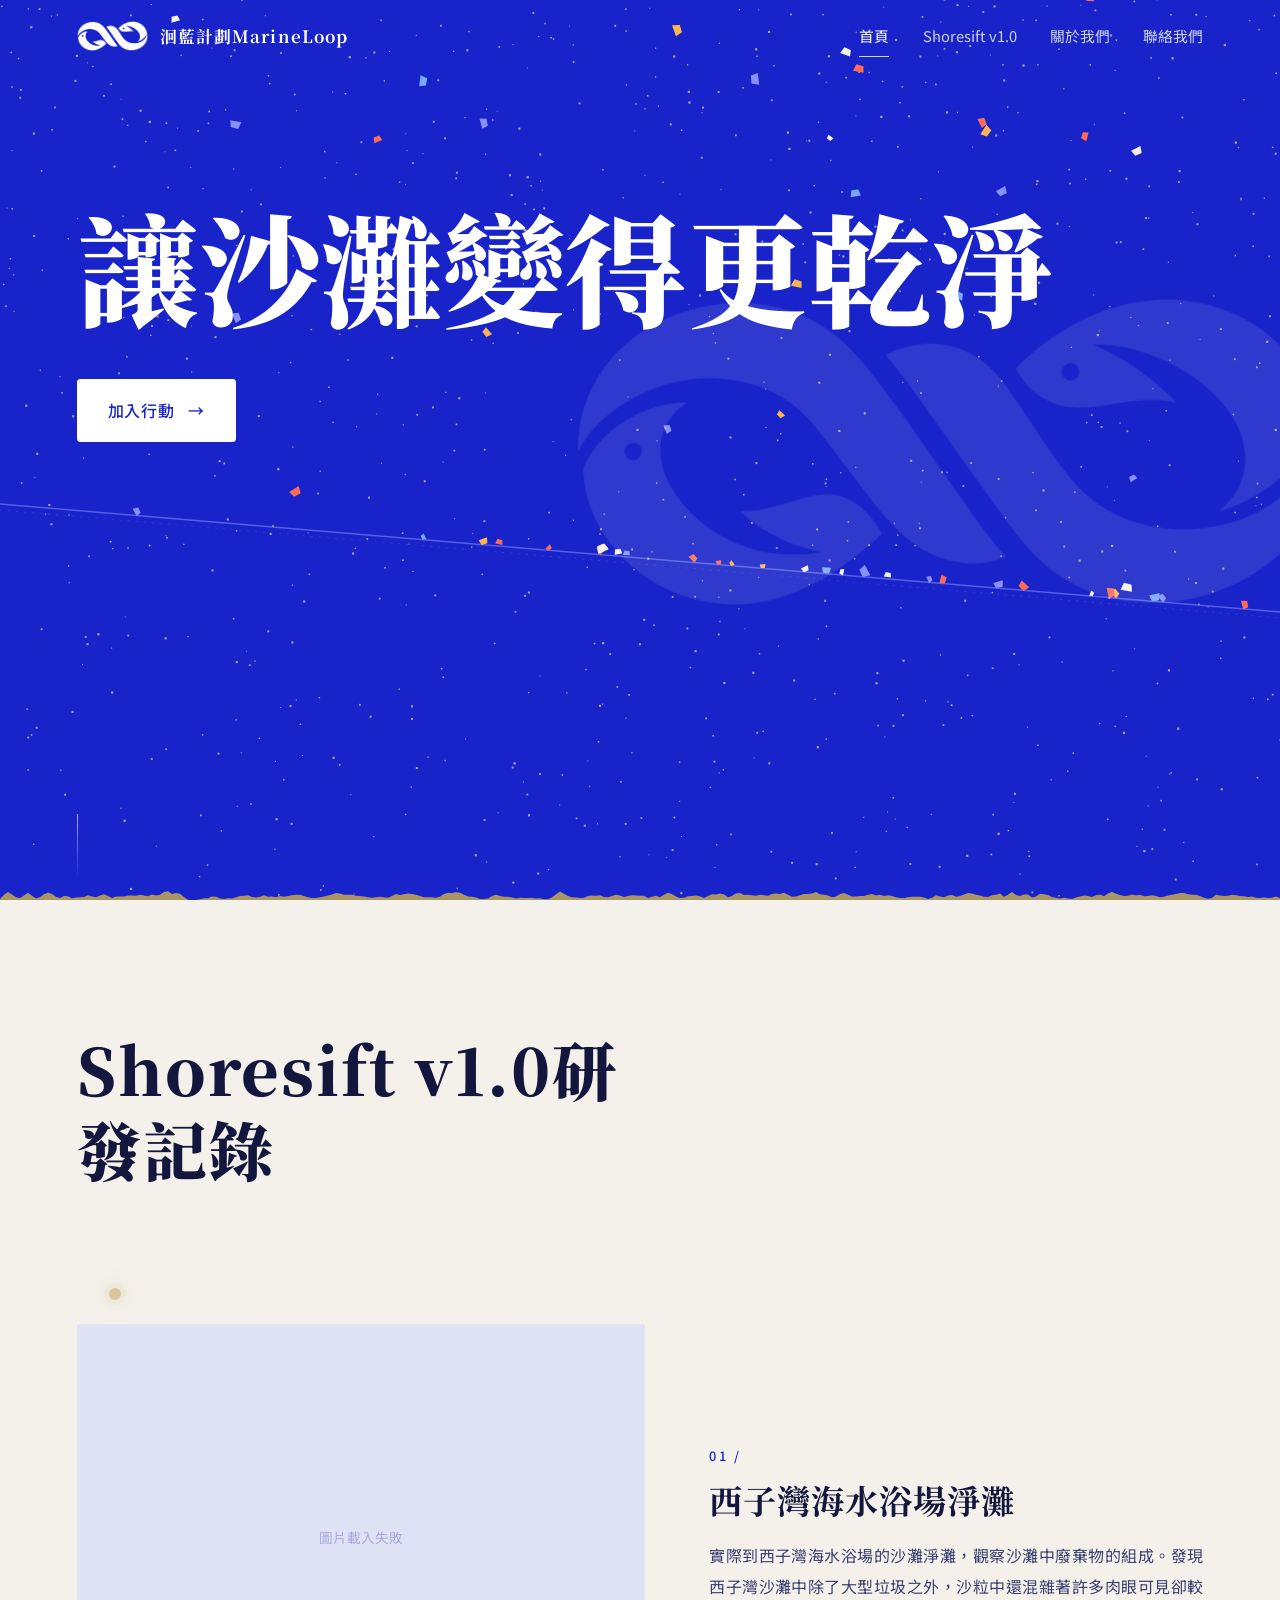
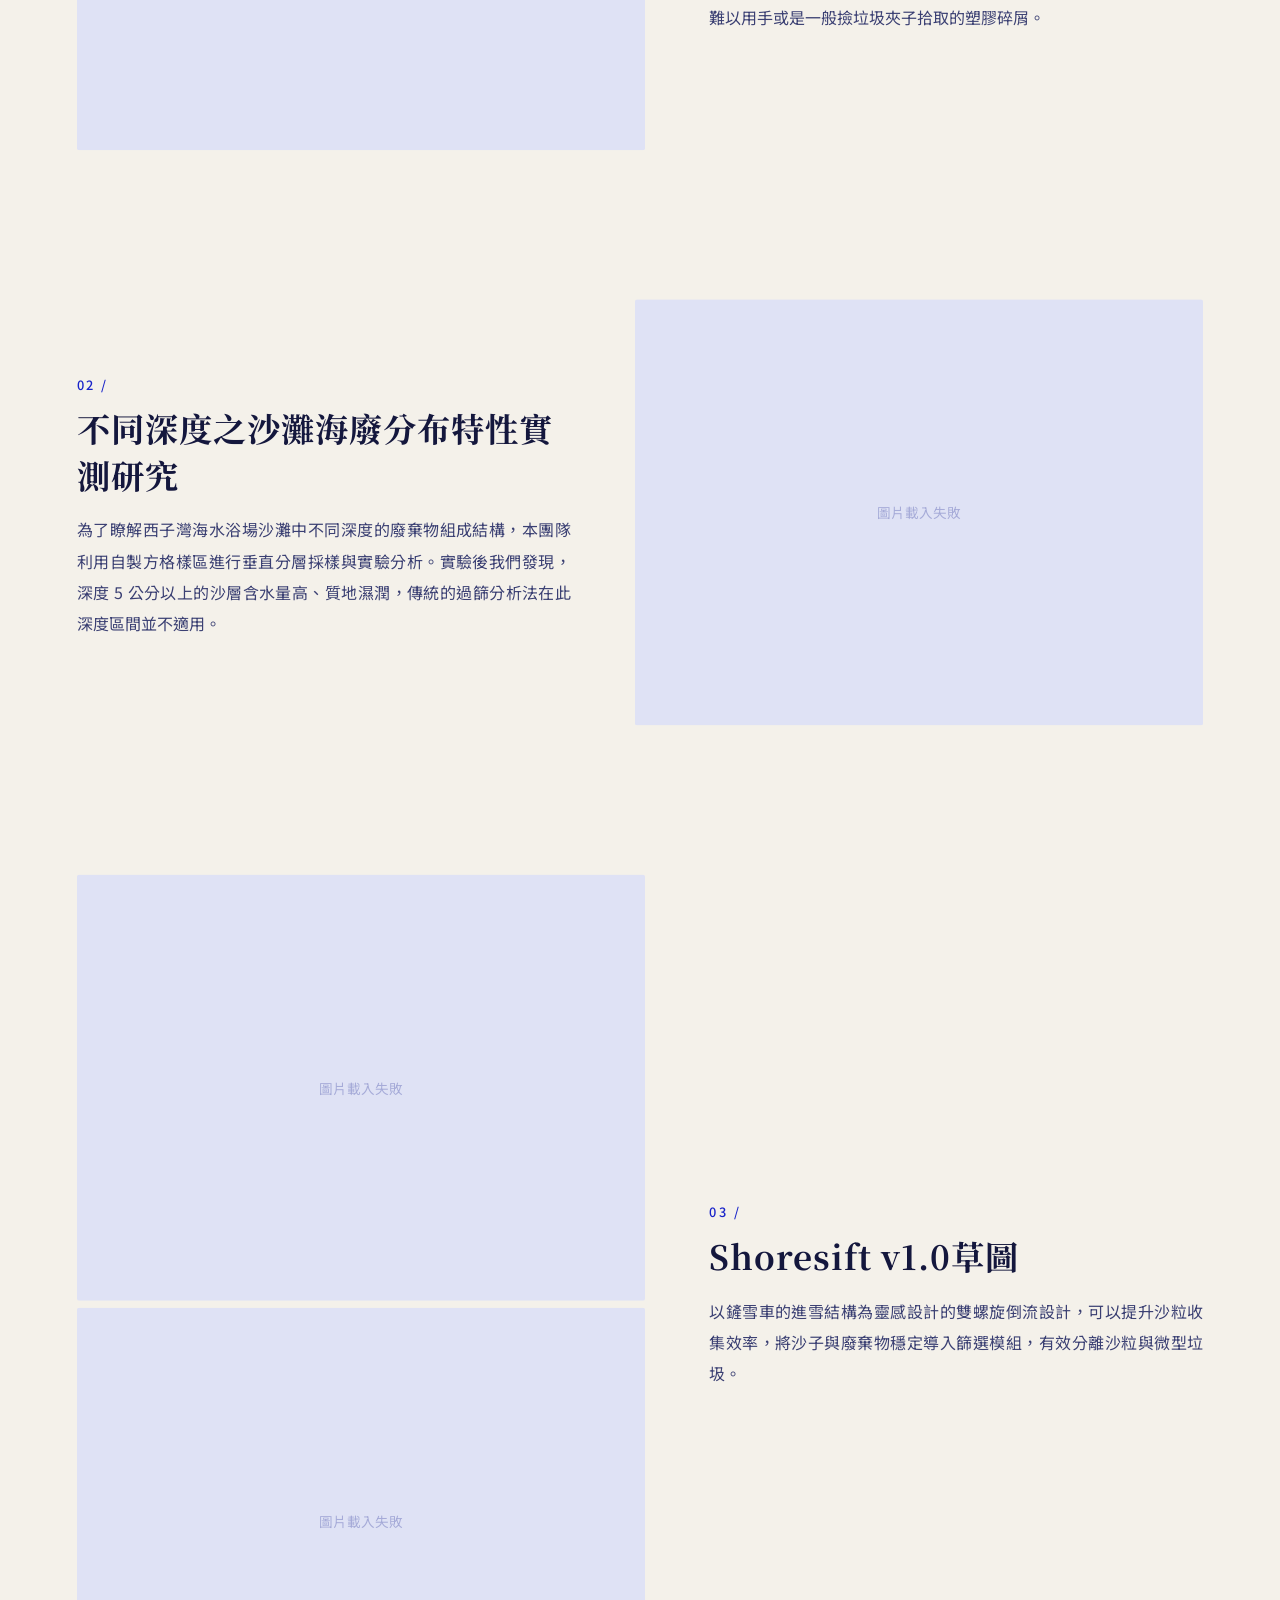
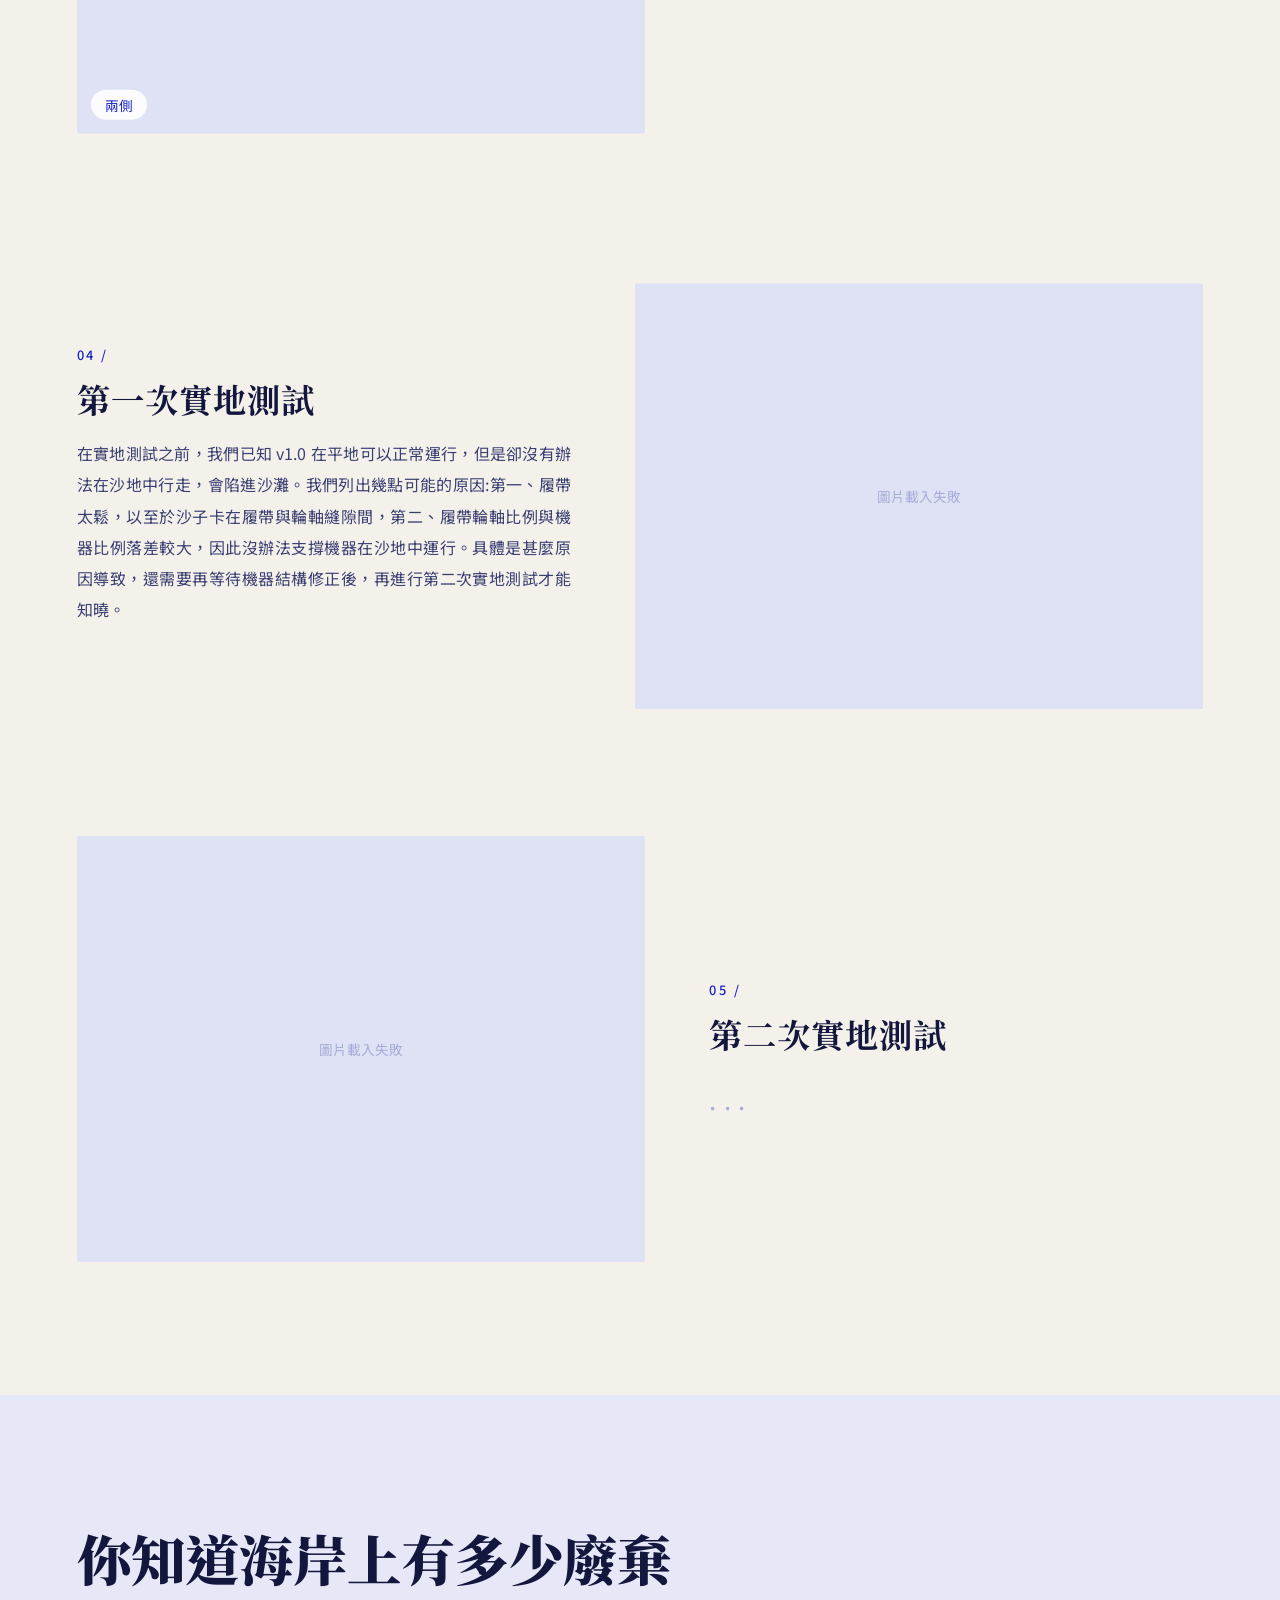
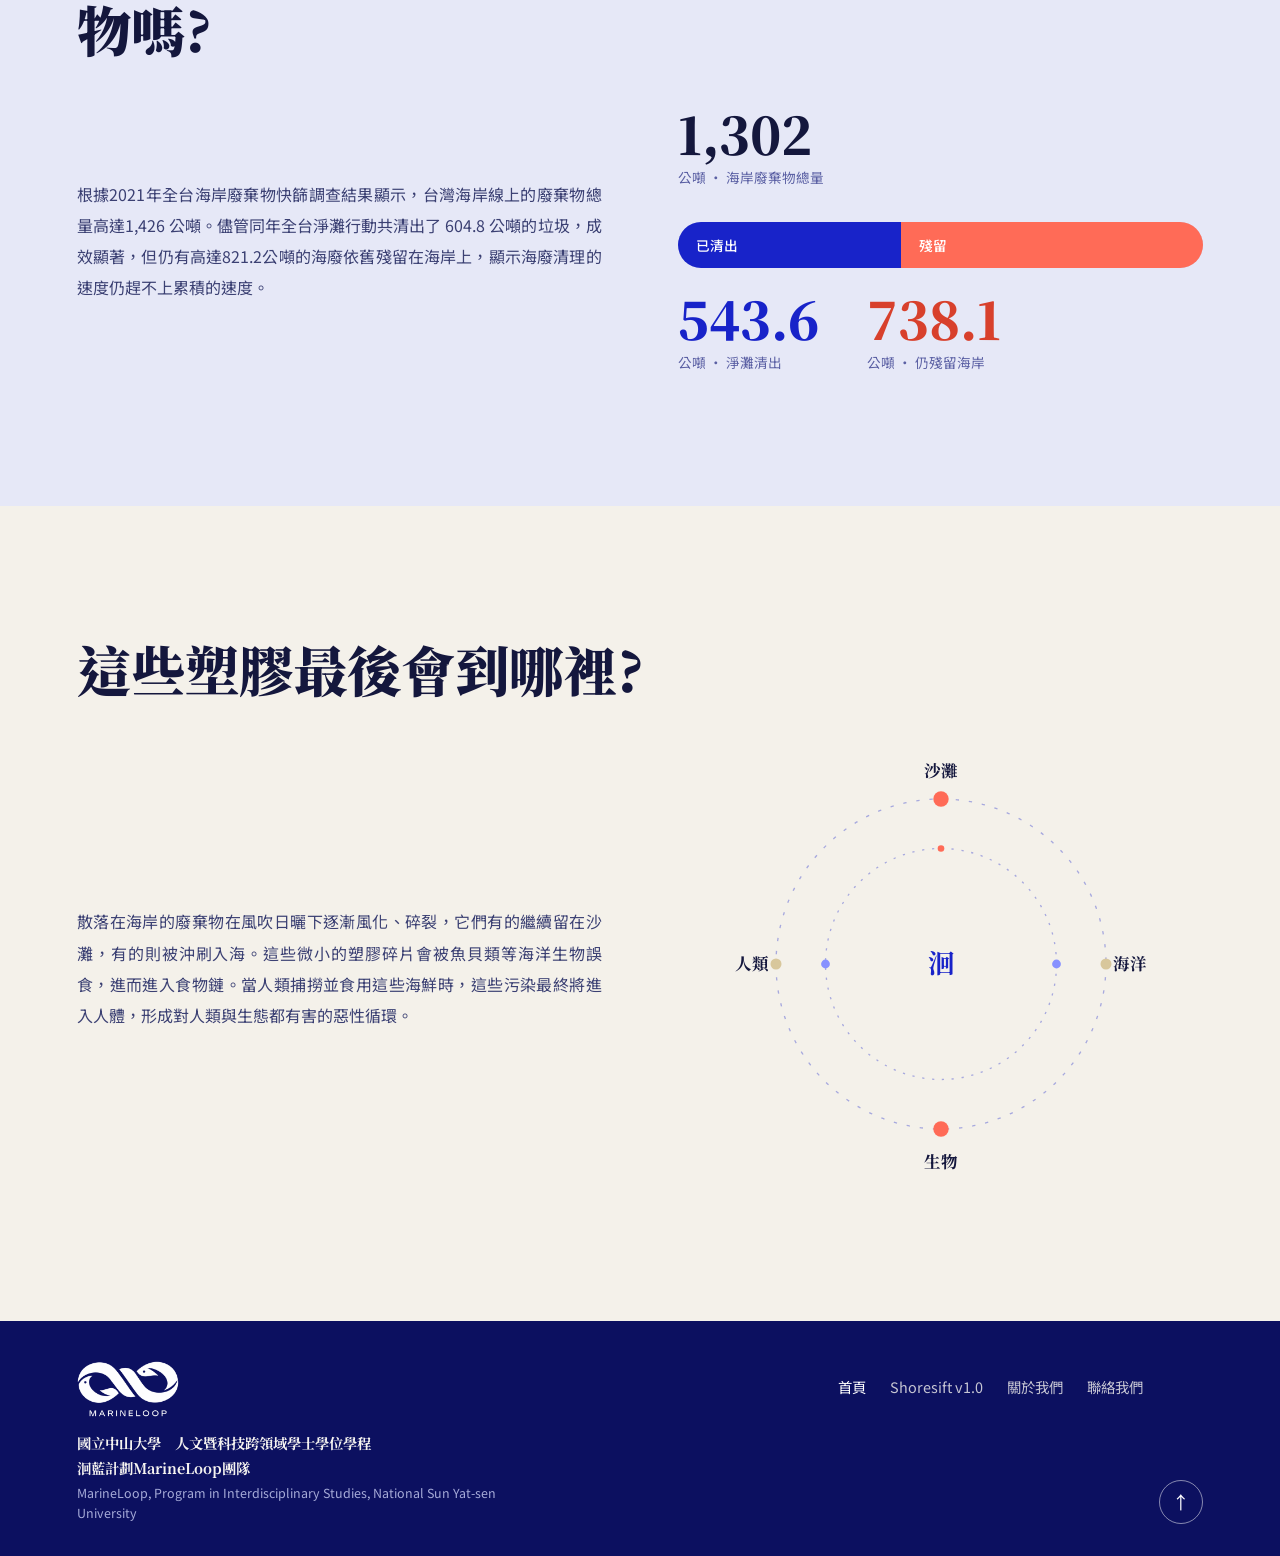
==== index.html @ baf5184e "main" ====
<!DOCTYPE html>
<html lang="zh-Hant">
<head>
<meta charset="UTF-8">
<meta name="viewport" content="width=device-width, initial-scale=1, viewport-fit=cover">
<meta name="theme-color" content="#1823c9">
<title>洄藍計劃MarineLoop</title>
<meta name="description" content="Shoresift v1.0研發記錄">
<link rel="preconnect" href="https://fonts.googleapis.com">
<link rel="preconnect" href="https://fonts.gstatic.com" crossorigin>
<link href="https://fonts.googleapis.com/css2?family=Noto+Sans+TC:wght@300;400;500&family=Noto+Serif+TC:wght@500;700;900&display=swap" rel="stylesheet">
<style>
:root{
  --abyss:#050619; --tide:#0a0d3d; --deep:#141a66; --glass:#cfd4ff; --sand:#d8c79c; --foam:#f5f3f0; --plastic:#ff6b57;
  --ink:#f5f3f0; --muted:#a6abd8;
  --serif:"Noto Serif TC","Songti TC","PMingLiU",serif;
  --sans:"Noto Sans TC","PingFang TC","Microsoft JhengHei",system-ui,sans-serif;
  --ease:cubic-bezier(.2,.7,.1,1);
  --pad:clamp(20px,6vw,96px);
  --sat:env(safe-area-inset-top,0px); --sab:env(safe-area-inset-bottom,0px);
}
*{box-sizing:border-box;margin:0;padding:0;-webkit-tap-highlight-color:transparent}
html{scroll-padding-top:70px;-webkit-text-size-adjust:100%}
body{background:var(--abyss);color:var(--ink);font-family:var(--sans);font-weight:300;line-height:1.95;-webkit-font-smoothing:antialiased;overflow-x:hidden;font-size:16px}
body.lock{overflow:hidden}
img{display:block;max-width:100%}
a{color:inherit;text-decoration:none}
button{font:inherit;color:inherit;background:none;border:0;cursor:pointer}
:focus-visible{outline:2px solid var(--glass);outline-offset:3px}

#progress{position:fixed;top:0;left:0;height:3px;width:100%;transform-origin:left;transform:scaleX(0);background:linear-gradient(90deg,var(--glass),var(--sand));z-index:120}

/* ---------- nav ---------- */
#nav{position:fixed;inset:0 0 auto 0;z-index:110;display:flex;justify-content:space-between;align-items:center;padding:calc(12px + var(--sat)) max(var(--pad),env(safe-area-inset-right)) 12px max(var(--pad),env(safe-area-inset-left));transition:background .5s,backdrop-filter .5s,padding .5s}
#nav.solid,body.menu #nav{background:rgba(5,6,25,.78);backdrop-filter:blur(14px);-webkit-backdrop-filter:blur(14px)}
.brand{font-family:var(--serif);font-weight:700;font-size:1.05rem;letter-spacing:.06em;display:flex;align-items:center;gap:12px;min-height:44px;position:relative;z-index:2}
.logo{height:30px;flex:none;display:flex;align-items:center}
.logo img{height:100%;width:auto;object-fit:contain;filter:drop-shadow(0 0 12px rgba(135,145,255,.45))}
.logo.fallback{background:none;box-shadow:none;border:2px solid var(--glass);position:relative}
.logo.fallback::after{content:"";position:absolute;inset:5px;border-radius:50%;background:var(--sand)}
.brand:hover .logo img{animation:swim 1s var(--ease)}
@keyframes swim{0%{transform:translateX(0)}30%{transform:translateX(5px) skewX(-8deg)}60%{transform:translateX(-3px) skewX(5deg)}100%{transform:none}}
.links{display:flex;gap:clamp(14px,2.6vw,36px);font-size:.92rem}
.links a{position:relative;padding:10px 0;opacity:.8;transition:opacity .3s}
.links a::after{content:"";position:absolute;left:0;bottom:4px;height:1px;width:100%;background:var(--glass);transform:scaleX(0);transform-origin:right;transition:transform .5s var(--ease)}
.links a:hover,.links a.on{opacity:1}
.links a:hover::after,.links a.on::after{transform:scaleX(1);transform-origin:left}
.burger{display:none;width:48px;height:48px;position:relative;z-index:2;margin-right:-10px}
.burger i{position:absolute;left:12px;right:12px;height:2px;background:var(--ink);border-radius:2px;transition:transform .5s var(--ease),top .5s var(--ease),opacity .3s}
.burger i:nth-child(1){top:18px}.burger i:nth-child(2){top:29px}
body.menu .burger i:nth-child(1){top:23px;transform:rotate(45deg)}
body.menu .burger i:nth-child(2){top:23px;transform:rotate(-45deg)}
.sheet{position:fixed;inset:0;z-index:105;background:radial-gradient(120% 60% at 80% 0%,#1c2399,var(--abyss) 70%);display:flex;flex-direction:column;justify-content:center;padding:90px 32px calc(40px + var(--sab));clip-path:circle(0 at calc(100% - 36px) 36px);transition:clip-path .8s var(--ease);visibility:hidden}
body.menu .sheet{clip-path:circle(150% at calc(100% - 36px) 36px);visibility:visible}
.sheet a{font-family:var(--serif);font-weight:900;font-size:clamp(2rem,9vw,2.8rem);line-height:1.2;padding:14px 0;border-bottom:1px solid rgba(135,145,255,.18);opacity:0;transform:translateY(24px);transition:opacity .6s var(--ease),transform .6s var(--ease),color .3s;display:flex;justify-content:space-between;align-items:center}
.sheet a.on{color:var(--glass)}
.sheet a::after{content:"→";font-size:1rem;color:var(--glass);opacity:.7}
body.menu .sheet a{opacity:1;transform:none}
body.menu .sheet a:nth-child(1){transition-delay:.15s}body.menu .sheet a:nth-child(2){transition-delay:.22s}body.menu .sheet a:nth-child(3){transition-delay:.29s}body.menu .sheet a:nth-child(4){transition-delay:.36s}
@media(max-width:760px){.links{display:none}.burger{display:block}.brand span{font-size:1rem}}

/* ---------- curtain (page transition) ---------- */
#curtain{position:fixed;inset:0;z-index:200;pointer-events:none;visibility:hidden;transform:translateY(calc(100% + 60px));background:linear-gradient(180deg,#151c86,var(--abyss));display:grid;place-items:center}
#curtain::before{content:"";position:absolute;left:0;right:0;top:-39px;height:40px;background:#151c86;-webkit-mask:url("data:image/svg+xml,%3Csvg xmlns='http://www.w3.org/2000/svg' viewBox='0 0 120 40' preserveAspectRatio='none'%3E%3Cpath d='M0 40 C20 0 40 0 60 20 S100 40 120 0 V40Z'/%3E%3C/svg%3E") center/100% 100% no-repeat;mask:url("data:image/svg+xml,%3Csvg xmlns='http://www.w3.org/2000/svg' viewBox='0 0 120 40' preserveAspectRatio='none'%3E%3Cpath d='M0 40 C20 0 40 0 60 20 S100 40 120 0 V40Z'/%3E%3C/svg%3E") center/100% 100% no-repeat}
#curtain .logo{height:72px;animation:cpulse 1.6s ease-in-out infinite}
@keyframes cpulse{0%,100%{transform:scale(.92);opacity:.8}50%{transform:scale(1.05);opacity:1}}

/* ---------- pages ---------- */
.page{display:none}
.page.active{display:block}
.ch{display:inline-block;opacity:0;transform:translateY(60%) rotate(4deg);filter:blur(10px)}
.word{display:inline-block;white-space:nowrap}
.page.active .split .ch{animation:drop 1.1s var(--ease) forwards;animation-delay:calc(var(--i)*80ms + .25s)}
@keyframes drop{to{opacity:1;transform:none;filter:blur(0)}}
@keyframes fade{to{opacity:1}}
@keyframes rot{to{transform:rotate(360deg)}}
.mbr{display:none}

/* hero */
#top{position:relative;min-height:100vh;min-height:100svh;overflow:hidden;background:radial-gradient(120% 80% at 70% 0%,#1c2399 0%,var(--tide) 38%,var(--abyss) 80%);touch-action:pan-y}
#sand{position:absolute;inset:0;width:100%;height:100%}
.hero-copy{position:relative;z-index:2;padding:clamp(120px,22vh,200px) var(--pad) 0;max-width:1500px;pointer-events:none}
.hero-copy a{pointer-events:auto}
h1{font-family:var(--serif);font-weight:900;font-size:clamp(2.7rem,9.5vw,7.6rem);line-height:1.12;letter-spacing:.04em}
.cta{display:inline-flex;align-items:center;gap:14px;margin-top:clamp(26px,5vh,48px);padding:15px 30px;min-height:52px;border-radius:999px;border:1px solid var(--glass);color:var(--glass);font-weight:500;letter-spacing:.08em;position:relative;overflow:hidden;isolation:isolate;transition:color .5s;background:rgba(5,6,25,.35)}
.page.active .hero-copy .cta{opacity:0;animation:fade 1s 1.5s forwards}
.cta::before{content:"";position:absolute;inset:0;background:var(--glass);transform:translateY(101%);transition:transform .55s var(--ease);z-index:-1;border-radius:inherit}
.cta:hover,.cta:active{color:var(--abyss)}.cta:hover::before,.cta:active::before{transform:none}
.cta span{display:inline-block;transition:transform .5s var(--ease)}.cta:hover span{transform:translateX(6px)}
.scroll-hint{position:absolute;z-index:2;left:var(--pad);bottom:calc(22px + var(--sab));width:1px;height:64px;background:linear-gradient(var(--glass),transparent);overflow:hidden;opacity:.8}
.scroll-hint::after{content:"";position:absolute;left:0;top:-30%;width:100%;height:30%;background:var(--ink);animation:drip 2s infinite var(--ease)}
@keyframes drip{to{top:110%}}

.wave{display:block;width:100%;height:clamp(40px,7vw,90px);margin-top:-1px;background:var(--abyss)}
.wave path{animation:sway 9s ease-in-out infinite alternate}
.wave path:nth-child(2){animation-duration:13s;animation-direction:alternate-reverse}
@keyframes sway{from{transform:translateX(0)}to{transform:translateX(-6%)}}

/* shared blocks */
.block{position:relative;padding:clamp(60px,10vw,140px) var(--pad)}
h2.title{font-family:var(--serif);font-weight:900;font-size:clamp(2rem,5.4vw,4rem);line-height:1.25;letter-spacing:.03em;max-width:14ch}
.reveal{opacity:0;transform:translateY(26px);transition:opacity .9s var(--ease),transform .9s var(--ease)}
.reveal.in,.in .reveal{opacity:1;transform:none}
figure{position:relative;border-radius:8px;overflow:hidden;background:linear-gradient(135deg,var(--deep),var(--tide));aspect-ratio:4/3;clip-path:inset(0 100% 0 0);transition:clip-path 1.3s var(--ease)}
.in figure,figure.in{clip-path:inset(0 0 0 0)}
figure img{width:100%;height:100%;object-fit:cover;transform:scale(1.25);transition:transform 1.8s var(--ease),filter .6s;filter:saturate(.9)}
.in figure img,figure.in img{transform:scale(1)}
@media(hover:hover){figure:hover img{transform:scale(1.05);filter:saturate(1.1)}}
figure.broken::after{content:"圖片載入失敗";position:absolute;inset:0;display:grid;place-items:center;color:var(--muted);font-size:.85rem}
figcaption{position:absolute;left:14px;bottom:14px;background:rgba(5,6,25,.7);backdrop-filter:blur(8px);-webkit-backdrop-filter:blur(8px);padding:2px 14px;border-radius:999px;font-size:.85rem;color:var(--glass)}

/* home: log */
#log{background:var(--abyss)}
.entry{display:grid;grid-template-columns:minmax(0,1.15fr) minmax(0,1fr);gap:clamp(24px,5vw,80px);align-items:center;max-width:1240px;margin:clamp(70px,11vw,150px) auto 0}
.entry.alt{grid-template-columns:minmax(0,1fr) minmax(0,1.15fr)}
.entry.alt .media{order:2}
.media{display:grid;gap:18px}
.text h3{font-family:var(--serif);font-weight:700;font-size:clamp(1.4rem,2.6vw,2.1rem);line-height:1.4;margin-bottom:16px;letter-spacing:.03em}
.text p{color:#d3d6f0;max-width:34em;text-align:justify;text-justify:inter-ideograph}
.text p.pending{color:var(--muted);font-size:1.6rem;letter-spacing:.3em}

/* home: facts */
#facts{background:var(--foam);color:#0a0d3d;overflow:hidden}
#facts h2,#loop h2{font-family:var(--serif);font-weight:900;font-size:clamp(1.8rem,4.6vw,3.4rem);line-height:1.3;max-width:18ch}
.two{display:grid;grid-template-columns:minmax(0,1fr) minmax(0,1fr);gap:clamp(30px,6vw,100px);max-width:1240px;margin-top:40px;align-items:center}
#facts p{color:#2d3180;text-align:justify;text-justify:inter-ideograph;max-width:34em}
.bar{margin-top:30px}
.bar .track{display:flex;height:46px;border-radius:999px;overflow:hidden;background:#d9d9ee}
.bar .seg{height:100%;width:0;transition:width 2s var(--ease);display:flex;align-items:center;padding-left:18px;font-weight:500;color:#fff;white-space:nowrap;font-size:.85rem}
.bar .a{background:#1823c9}.bar .b{background:var(--plastic)}
.bar.in .a{width:42.4%}.bar.in .b{width:57.6%}
.nums{display:flex;flex-wrap:wrap;gap:20px 48px;margin-top:22px}
.num b{display:block;font-family:var(--serif);font-weight:900;font-size:clamp(2.2rem,4.4vw,3.2rem);line-height:1.1}
.num small{font-size:.85rem;color:#5b60a4}
.num.red b{color:#d8402c}.num.green b{color:#1823c9}

/* home: loop */
#loop{background:var(--abyss);overflow:hidden}
#loop p{color:#d3d6f0;text-align:justify;text-justify:inter-ideograph;max-width:34em}
.orbit{position:relative;aspect-ratio:1;width:min(100%,440px);margin:auto}
.orbit svg{width:100%;height:100%;overflow:visible}
.ring{fill:none;stroke:rgba(135,145,255,.35);stroke-width:1.2;stroke-dasharray:3 9}
.spin{transform-origin:200px 200px;animation:rot 26s linear infinite}
.spin.rev{animation-duration:40s;animation-direction:reverse}
.orbit text{font-family:var(--serif);font-size:15px;fill:var(--ink);font-weight:700;text-anchor:middle}

/* sub-page header */
.phead{position:relative;overflow:hidden;padding:calc(130px + var(--sat)) var(--pad) clamp(40px,7vw,90px);background:radial-gradient(120% 90% at 85% 0%,#1c2399 0%,var(--tide) 40%,var(--abyss) 85%)}
.phead h1{font-size:clamp(2.6rem,9vw,6.4rem);position:relative;z-index:1}
.phead .sub{margin-top:14px;color:var(--glass);font-family:var(--serif);font-size:clamp(1.05rem,2.2vw,1.4rem);letter-spacing:.14em;position:relative;z-index:1;opacity:0}
.page.active .phead .sub{animation:fade 1s .9s forwards}
.ripples{position:absolute;right:-8%;top:50%;width:min(60vw,520px);aspect-ratio:1;transform:translateY(-35%);pointer-events:none}
.ripples i{position:absolute;inset:0;border-radius:50%;border:1px solid rgba(135,145,255,.4);animation:ripple 7s linear infinite;opacity:0}
.ripples i:nth-child(2){animation-delay:2.3s}.ripples i:nth-child(3){animation-delay:4.6s}
@keyframes ripple{0%{transform:scale(.15);opacity:.8}100%{transform:scale(1);opacity:0}}

/* shoresift page */
.gallery{display:grid;grid-template-columns:1fr 1fr;gap:clamp(14px,2.4vw,28px);max-width:1240px;margin:0 auto}
.gallery figure:nth-child(2){transition-delay:.25s}
.specs{max-width:1000px;margin:0 auto}
.specs h2{font-family:var(--serif);font-weight:900;font-size:clamp(1.8rem,4.6vw,3.2rem);line-height:1.3}
.specs h3{font-family:var(--serif);font-weight:700;font-size:clamp(1.15rem,2vw,1.5rem);color:var(--glass);margin:26px 0 8px;letter-spacing:.1em}
.spec{display:grid;grid-template-columns:minmax(0,1fr) minmax(0,1fr);gap:16px;padding:20px 0;border-bottom:1px solid rgba(135,145,255,.2);position:relative;align-items:center;transition-delay:calc(var(--r)*70ms)}
.spec::after{content:"";position:absolute;left:0;bottom:-1px;height:1px;width:100%;background:var(--glass);transform:scaleX(0);transform-origin:left;transition:transform 1.2s var(--ease);transition-delay:calc(var(--r)*70ms + .3s)}
.spec.in::after{transform:scaleX(1);opacity:.7}
.spec dt{font-size:1.02rem}
.spec dd{color:var(--muted);text-align:right}
.spec dd.v{color:var(--ink);font-family:var(--serif);font-weight:700}

/* about */
.note{max-width:1240px;margin:0 auto 60px;border:1px dashed rgba(135,145,255,.5);border-radius:10px;min-height:clamp(170px,30vw,300px);display:grid;place-items:center;text-align:center;padding:24px;color:var(--muted);font-family:var(--serif);position:relative;overflow:hidden;background:repeating-linear-gradient(135deg,rgba(135,145,255,.04) 0 14px,transparent 14px 28px)}
.story{max-width:1240px;margin:0 auto}
.story .org{font-family:var(--serif);color:var(--glass);letter-spacing:.2em;margin-bottom:6px}
.story h2{font-family:var(--serif);font-weight:900;font-size:clamp(1.8rem,4.6vw,3.4rem);line-height:1.3;margin-bottom:24px}
.story p{color:#d3d6f0;max-width:40em;text-align:justify;text-justify:inter-ideograph;margin-bottom:1.2em}
.team{background:var(--foam);color:#0a0d3d}
.team h2{font-family:var(--serif);font-weight:900;font-size:clamp(1.8rem,4.6vw,3.2rem);line-height:1.3;margin:0 auto 40px;max-width:1240px}
.cards{display:grid;grid-template-columns:repeat(3,minmax(0,1fr));gap:clamp(20px,3vw,40px);max-width:1240px;margin:0 auto}
.card{display:flex;flex-direction:column;gap:18px}
.card figure{aspect-ratio:4/5}
.card figure img{object-position:center 22%}
.card h3{font-family:var(--serif);font-weight:900;font-size:1.6rem;line-height:1.3}
.card .maj{display:inline-block;color:#1823c9;font-weight:500;margin:2px 0 10px;padding:0 14px;border:1px solid rgba(24,35,201,.5);border-radius:999px;font-size:.9rem;line-height:1.9;white-space:pre-wrap}
.card p{color:#2d3180;font-size:.98rem;margin-bottom:.8em}
.talk{background:var(--abyss);text-align:center}
.talk .kick{font-family:var(--serif);color:var(--glass);letter-spacing:.2em}
.talk h2{font-family:var(--serif);font-weight:900;font-size:clamp(1.8rem,5vw,3.4rem);line-height:1.3;margin:6px auto 22px;max-width:16ch}
.talk p{color:#d3d6f0;max-width:34em;margin:0 auto;text-align:justify;text-justify:inter-ideograph}
.talk .cta{margin-top:34px}

/* contact */
.contact{max-width:1240px;margin:0 auto;display:grid;grid-template-columns:minmax(0,1.2fr) minmax(0,1fr);gap:clamp(24px,5vw,80px);align-items:center}
.info h2{font-family:var(--serif);font-weight:900;font-size:clamp(1.6rem,3.4vw,2.4rem);margin-bottom:18px}
.row{display:flex;align-items:center;gap:16px;padding:18px 0;border-bottom:1px solid rgba(135,145,255,.22);min-height:68px;transition:padding .5s var(--ease),color .3s;word-break:break-all}
.row svg{flex:none;width:28px;height:28px;stroke:var(--glass);fill:none;stroke-width:1.6}
.row:hover,.row:active{padding-left:12px;color:var(--glass)}
.row .ig{display:inline-grid;place-items:center;width:44px;height:44px;border-radius:50%;background:var(--glass);flex:none}
.row .ig svg{stroke:var(--abyss);width:24px;height:24px}

/* footer */

/* ---------- mobile ---------- */
@media(max-width:900px){
  .cards{grid-template-columns:1fr;max-width:560px}
  .card figure{aspect-ratio:4/3}
  .card figure img{object-position:center 18%}
}
@media(max-width:820px){
  .entry,.entry.alt,.two,.contact{grid-template-columns:1fr}
  .entry.alt .media{order:0}
  .entry{margin-top:64px;gap:22px}
  .two{margin-top:26px;gap:30px}
  .orbit{width:min(78vw,340px)}
}
@media(max-width:640px){
  body{font-size:15.5px;line-height:1.9}
  .mbr{display:inline}
  #top h1{font-size:clamp(3.2rem,17vw,5rem);line-height:1.2}
  .hero-copy{padding-top:calc(110px + var(--sat))}
  .cta{width:100%;justify-content:center;max-width:340px}
  .gallery{grid-template-columns:1fr}
  .gallery figure{aspect-ratio:4/3}
  .spec{grid-template-columns:1fr auto;gap:10px;padding:16px 0}
  .ripples{right:-30%;width:90vw}
  .phead{padding-top:calc(104px + var(--sat))}
  .bar .track{height:40px}
  .num b{font-size:2.3rem}
  .text p,.story p,.talk p,#facts p,#loop p{text-align:left}
  figure{border-radius:6px}
}
@media(max-width:380px){.brand>span:not(.logo){display:none}}


/* ===== extra motion ===== */
#glow{position:fixed;left:0;top:0;width:420px;height:420px;margin:-210px 0 0 -210px;border-radius:50%;background:radial-gradient(circle,rgba(135,145,255,.16),transparent 65%);pointer-events:none;z-index:1;opacity:0;transition:opacity .6s;mix-blend-mode:screen;will-change:transform}
#glow.on{opacity:1}
@media(hover:none){#glow{display:none}}

/* bubbles in headers / sections */
.bubbles{position:absolute;inset:0;overflow:hidden;pointer-events:none}
.bubbles i{position:absolute;bottom:-30px;border-radius:50%;border:1px solid rgba(135,145,255,.45);background:radial-gradient(circle at 30% 30%,rgba(255,255,255,.25),rgba(135,145,255,.04) 60%);animation:bub linear infinite;opacity:0}
@keyframes bub{0%{transform:translate(0,0) scale(.6);opacity:0}12%{opacity:.9}100%{transform:translate(var(--dx,20px),-110vh) scale(1);opacity:0}}
.phead .bubbles,#log .bubbles{z-index:0}
.phead>*:not(.bubbles):not(.ripples),#log>*:not(.bubbles){position:relative;z-index:1}

/* animated underline sweep on titles */
h2.title::after,#facts h2::after,#loop h2::after,.team h2::after{content:"";display:block;height:3px;width:0;margin-top:18px;border-radius:3px;background:linear-gradient(90deg,var(--glass),var(--sand));transition:width 1.4s var(--ease) .3s}
h2.title.in::after,#facts h2.in::after,#loop h2.in::after,.team h2.in::after{width:clamp(70px,14vw,160px)}

/* log timeline rail with moving drop */
#log{position:relative}
.rail{position:absolute;left:calc(var(--pad)/2 - 1px);top:260px;bottom:120px;width:2px;background:linear-gradient(transparent,rgba(135,145,255,.25) 6%,rgba(135,145,255,.25) 94%,transparent);pointer-events:none}
.rail b{position:absolute;left:50%;top:0;width:12px;height:12px;margin-left:-6px;border-radius:50%;background:var(--sand);box-shadow:0 0 0 5px rgba(216,199,156,.15),0 0 22px rgba(216,199,156,.7);transform:translateY(var(--ry,0px))}
@media(max-width:640px){.rail{left:8px}}

/* figure shine + tilt */
figure::before{content:"";position:absolute;inset:0;z-index:2;background:linear-gradient(115deg,transparent 35%,rgba(255,255,255,.22) 50%,transparent 65%);transform:translateX(-120%);pointer-events:none}
.in figure::before,figure.in::before{animation:shine 1.6s var(--ease) .9s 1}
@keyframes shine{to{transform:translateX(120%)}}
figure{transform-style:preserve-3d}
.tilt{transition:transform .5s var(--ease),box-shadow .5s;will-change:transform}
.tilt.moving{transition:transform .08s linear}
.tilt:hover{box-shadow:0 30px 60px -20px rgba(0,0,0,.55)}

/* floating plastic bits near figures */
.entry .media::after{content:"";position:absolute;right:-10px;top:-10px;width:14px;height:14px;background:var(--plastic);clip-path:polygon(0 20%,100% 0,70% 100%,10% 80%);animation:floaty 5s ease-in-out infinite;opacity:.85}
.entry.alt .media::after{right:auto;left:-10px;background:var(--glass);animation-delay:-2s}
.media{position:relative}
@keyframes floaty{0%,100%{transform:translate(0,0) rotate(0)}50%{transform:translate(8px,-14px) rotate(40deg)}}

/* magnetic cta */
.cta.mag{transition:color .5s,transform .3s var(--ease)}
.cta::after{content:"";position:absolute;inset:-1px;border-radius:inherit;border:1px solid var(--glass);animation:pulse 2.8s ease-out infinite;opacity:0;pointer-events:none}
@keyframes pulse{0%{transform:scale(1);opacity:.7}100%{transform:scale(1.18,1.5);opacity:0}}

/* stat bar shimmer */
.bar .seg{position:relative;overflow:hidden}
.bar.in .seg::after{content:"";position:absolute;top:0;bottom:0;width:40%;left:-50%;background:linear-gradient(90deg,transparent,rgba(255,255,255,.35),transparent);animation:shimmer 3s ease-in-out 2.2s infinite}
@keyframes shimmer{to{left:130%}}

/* team cards */
.card{transition:transform .6s var(--ease)}
.card .maj{position:relative;overflow:hidden}
.card:hover .maj{background:#1823c9;color:#fff}
.card .maj{transition:background .4s,color .4s}
.card figure::after{content:"";position:absolute;left:0;right:0;bottom:0;height:40%;background:linear-gradient(transparent,rgba(5,6,25,.35));opacity:0;transition:opacity .5s}
.card:hover figure::after{opacity:1}
.cards .card:nth-child(2) .reveal{transition-delay:.12s}.cards .card:nth-child(3) .reveal{transition-delay:.24s}

/* about note: scribble border */
.note{animation:dash 14s linear infinite}
.note span{display:inline-block;animation:bob 4s ease-in-out infinite}
@keyframes bob{0%,100%{transform:translateY(0) rotate(-1deg)}50%{transform:translateY(-6px) rotate(1deg)}}
@keyframes dash{to{background-position:56px 0}}

/* contact rows */
.row svg,.row .ig{transition:transform .5s var(--ease)}
.row:hover svg,.row:hover .ig{transform:rotate(-12deg) scale(1.12)}
.info .row{opacity:0;transform:translateX(30px);transition:opacity .8s var(--ease),transform .8s var(--ease),padding .5s var(--ease),color .3s}
.info.in .row{opacity:1;transform:none}
.info.in .row:nth-of-type(2){transition-delay:.15s,.15s,0s,0s}

/* spec rows slide */
.spec{transform:translateX(-30px)}
.spec.in{transform:none}

/* footer wave */
.fwave{display:block;width:100%;height:clamp(30px,5vw,60px);background:var(--abyss);margin-bottom:-1px}
.fwave path{animation:sway 10s ease-in-out infinite alternate}

/* scroll hint + hero parallax layer */
.hero-copy{will-change:transform,opacity}

/* page enter */
.page.active{animation:pin .8s var(--ease) both}
@keyframes pin{from{opacity:0}to{opacity:1}}

/* header glow breathing */
.phead h1{animation:breathe 5s ease-in-out 1.6s infinite}
@keyframes breathe{0%,100%{text-shadow:0 0 0 rgba(135,145,255,0)}50%{text-shadow:0 0 36px rgba(135,145,255,.35)}}
@media(max-width:640px){.bubbles i:nth-child(n+7){display:none}.entry .media::after{display:none}}


/* ===== logo integration ===== */
.hero-mark{position:absolute;z-index:1;right:-4%;top:52%;width:min(60vw,760px);transform:translateY(-55%);pointer-events:none;opacity:0;animation:markin 2.6s var(--ease) .6s forwards}
.hero-mark img{width:100%;height:auto;opacity:.17;animation:markfloat 12s ease-in-out infinite alternate;filter:drop-shadow(0 0 40px rgba(135,145,255,.5))}
.hero-mark::before{content:"";position:absolute;inset:-20%;background:radial-gradient(closest-side,rgba(40,50,230,.35),transparent 70%);z-index:-1}
@keyframes markin{from{opacity:0;clip-path:inset(-30% 100% -30% -30%)}to{opacity:1;clip-path:inset(-30% -30% -30% -30%)}}
@keyframes markfloat{from{transform:translate(0,0) rotate(-1.5deg) scale(1)}to{transform:translate(-16px,14px) rotate(1.5deg) scale(1.04)}}
@media(max-width:640px){.hero-mark{right:-34%;top:40%;width:128vw}.hero-mark img{opacity:.13}}


#intro{position:fixed;inset:0;z-index:300;display:grid;place-items:center;align-content:center;gap:26px;background:radial-gradient(70% 55% at 50% 42%,#1c2399 0%,#0a0d3d 55%,#050619 100%);transition:transform 1s cubic-bezier(.7,0,.2,1)}
#intro.out{transform:translateY(-100%)}
#intro img{width:min(64vw,380px);height:auto;opacity:0;transform:scale(.86);filter:blur(14px);animation:logoin 1.3s var(--ease) .15s forwards}
#intro i{display:block;width:min(40vw,200px);height:2px;background:rgba(255,255,255,.15);position:relative;overflow:hidden;border-radius:2px}
#intro i::after{content:"";position:absolute;inset:0;background:var(--ink);transform:translateX(-100%);animation:ibar 1.5s cubic-bezier(.6,0,.2,1) .2s forwards}
@keyframes logoin{to{opacity:1;transform:none;filter:blur(0)}}
@keyframes ibar{to{transform:none}}
body.pre{overflow:hidden}
body.pre .split .ch,body.pre .cta{animation-play-state:paused!important}
.cta{background:rgba(5,6,25,.35)}
.block.th-light .cta,.team .cta{color:#1823c9;border-color:#1823c9}



/* ===== footer (simple) ===== */
.ft{position:relative;background:#030411;color:var(--muted);font-size:.9rem;padding:40px var(--pad) calc(32px + var(--sab));border-top:1px solid rgba(135,145,255,.16)}
.ft-top{display:flex;justify-content:space-between;align-items:flex-start;gap:28px 48px;flex-wrap:wrap;max-width:1240px;margin:0 auto;padding-right:60px}
.flogo{display:block;height:56px;width:auto;margin-bottom:14px}
.ft-org{color:var(--ink);font-family:var(--serif);font-weight:700;line-height:1.7}
.ft-org span{display:block}.ft-org i{font-style:normal;display:inline-block}
.ft-en{font-size:.78rem;line-height:1.6;margin-top:4px;max-width:34em}
.ft-col{display:flex;flex-wrap:wrap;gap:0 24px}
.ft-col a{padding:12px 0;color:var(--ink);opacity:.8;transition:color .3s,opacity .3s}
.ft-col a:hover,.ft-col a.on{opacity:1;color:var(--glass)}
.totop{position:absolute;right:var(--pad);bottom:calc(32px + var(--sab));width:44px;height:44px;border-radius:50%;border:1px solid rgba(135,145,255,.5);color:var(--glass);font-size:1.1rem;transition:background .3s,color .3s,transform .4s var(--ease)}
.totop:hover{background:var(--glass);color:var(--abyss);transform:translateY(-4px)}
@media(max-width:560px){.ft-top{padding-right:0;flex-direction:column}.totop{right:var(--pad);bottom:auto;top:40px}}


/* ===== calmer, more editorial look ===== */
:root{--paper:#f4f1ea;--blue:#1823c9;--ink2:#14173d;--wash:#e6e8f7}
::selection{background:var(--blue);color:#fff}
body{background:var(--paper);color:var(--ink2);font-weight:400}
/* remove decorative effects */
#glow,.bubbles,.ripples,.entry .media::after,.wave,.fwave,.cta::after,h2.title::after,#facts h2::after,#loop h2::after,.team h2::after,.bar.in .seg::after,figure::before{display:none!important}
.tilt{transform:none!important}.tilt:hover{box-shadow:none}
.logo img,.flogo{filter:none!important}
.flogo{animation:none}
.hero-mark::before{display:none}.hero-mark img{filter:none;opacity:.1;animation:none}
h1,.phead h1{animation:none!important;text-shadow:none!important;letter-spacing:0}
.ch{filter:none}
h2,h3,.story h2,.title{letter-spacing:0;font-weight:700}
.reveal{transform:translateY(16px);transition-duration:.8s}
/* nav */
#nav{color:#fff}
#nav.solid,body.menu #nav{background:var(--blue);backdrop-filter:none;-webkit-backdrop-filter:none}
#progress{background:var(--sand)}
.sheet{background:var(--blue)}.sheet a{color:#fff;border-color:rgba(255,255,255,.2)}.sheet a.on{color:var(--sand)}.sheet a::after{color:#fff}
.burger i{background:#fff}
/* flat brand-blue zones */
#top,.phead{background:var(--blue)}
#top h1,.phead h1{color:#fff}
.phead .sub{color:#cfd4ff}
.scroll-hint::after{background:#fff}
.cta{border-radius:3px;background:#fff;color:var(--blue);border-color:#fff;font-weight:500;letter-spacing:.04em}
.cta::before{background:var(--ink2)}
.cta:hover,.cta:active{color:#fff;border-color:var(--ink2)}
#intro{background:var(--blue)}
#intro img{filter:none;transform:none;animation:introfade 1s var(--ease) .1s forwards}
@keyframes introfade{to{opacity:1}}
#curtain{background:var(--blue)}#curtain::before{background:var(--blue)}
/* paper sections */
main .block{color:var(--ink2)}
#log,#loop{background:transparent}
#facts,.team{background:var(--wash);color:var(--ink2)}
.text p,#loop p,.story p{color:#3b4073}
#facts p,.card p{color:#3b4073}
.story .org{color:var(--blue)}
.specs h3{color:var(--blue)}
.spec{border-color:rgba(20,23,61,.16)}.spec::after{background:var(--blue)}
.spec dd{color:#6a6f9c}.spec dd.v{color:var(--ink2)}
.note{border-color:rgba(24,35,201,.4);color:#5b60a4;background:none;animation:none}
.note span{animation:none}
.ring{stroke:rgba(24,35,201,.35)}.orbit text{fill:var(--ink2)}.orbit text[style]{fill:var(--blue)!important}
.row{border-color:rgba(20,23,61,.15)}.row svg{stroke:var(--blue)}
.row .ig{background:var(--blue)}.row .ig svg{stroke:#fff}
.row:hover,.row:active{color:var(--blue)}
figure{border-radius:2px;background:#dfe2f5}
figcaption{background:rgba(255,255,255,.9);color:var(--blue);backdrop-filter:none}
.bar .track{background:#cfd3ee}
.card .maj{border:0;padding:0;border-radius:0;color:var(--blue);font-size:.85rem;letter-spacing:.1em;margin:0 0 10px;background:none!important}
.card:hover .maj{color:var(--blue)}
.num small{color:#5b60a4}
.talk{background:var(--blue);color:#fff}
.talk h2{color:#fff}.talk p{color:#dfe2ff}.talk .kick{color:#cfd4ff}
/* numbered log entries */
#log{counter-reset:ent}
#log .entry{counter-increment:ent}
#log .entry .text h3::before{content:counter(ent,decimal-leading-zero) " /";display:block;font:500 .8rem/1 var(--sans);letter-spacing:.2em;color:var(--blue);margin-bottom:14px}
/* footer */
.ft{background:#0c1060;border-top:0}
.ft-col a:hover,.ft-col a.on{color:#fff}
.totop{border-color:rgba(255,255,255,.5);color:#fff}
.totop:hover{background:#fff;color:var(--blue);transform:none}

@media(prefers-reduced-motion:reduce){

  #intro{display:none}
  .hero-mark{opacity:1;animation:none;clip-path:none}
  *,*::before,*::after{animation-duration:.001ms!important;animation-iteration-count:1!important;transition-duration:.001ms!important}
  .ch,.cta,.sub{opacity:1!important;filter:none!important;transform:none!important}
}
</style>
</head>
<body>
<div id="intro" aria-hidden="true"><img data-img="full" alt=""><i></i></div>
<div id="progress"></div>
<div id="glow" aria-hidden="true"></div>
<div id="curtain" aria-hidden="true"><span class="logo"><img data-img="logo" alt=""></span></div>

<nav id="nav">
  <a class="brand" href="#/" aria-label="洄藍計劃MarineLoop 首頁"><span class="logo" id="navlogo"><img data-img="logo" alt=""></span><span>洄藍計劃MarineLoop</span></a>
  <div class="links">
    <a href="#/" data-r="home">首頁</a>
    <a href="#/shoresift" data-r="shoresift">Shoresift v1.0</a>
    <a href="#/about" data-r="about">關於我們</a>
    <a href="#/contact" data-r="contact">聯絡我們</a>
  </div>
  <button class="burger" id="burger" aria-label="開啟選單" aria-expanded="false"><i></i><i></i></button>
</nav>
<div class="sheet" id="sheet">
  <a href="#/" data-r="home">首頁</a>
  <a href="#/shoresift" data-r="shoresift">Shoresift v1.0</a>
  <a href="#/about" data-r="about">關於我們</a>
  <a href="#/contact" data-r="contact">聯絡我們</a>
</div>

<main>
<!-- ================= 首頁 ================= -->
<div class="page" data-page="home" data-title="洄藍計劃MarineLoop">
  <header id="top">
    <canvas id="sand" aria-hidden="true"></canvas>
    <div class="hero-mark" aria-hidden="true"><img data-img="logo" alt=""></div>
    <div class="hero-copy">
      <h1 class="split" data-t="讓沙灘變得更乾淨" data-br="5">讓沙灘變得更乾淨</h1>
      <a class="cta" href="#/about">加入行動 <span>→</span></a>
    </div>
    <div class="scroll-hint" aria-hidden="true"></div>
  </header>

  <svg class="wave" viewBox="0 0 1440 90" preserveAspectRatio="none" aria-hidden="true">
    <path d="M0 40 C240 90 480 0 720 40 S1200 90 1440 40 L1440 0 L0 0Z" fill="#07082e" opacity=".9"/>
    <path d="M0 20 C240 70 480 -10 720 25 S1200 70 1440 20 L1440 0 L0 0Z" fill="#0a0d3d" opacity=".7"/>
  </svg>

  <section id="log" class="block"><div class="bubbles" aria-hidden="true"></div><div class="rail" aria-hidden="true"><b></b></div>
    <h2 class="title reveal">Shoresift v1.0研發記錄</h2>

    <article class="entry">
      <div class="media"><figure><img data-img="h1" alt="西子灣海水浴場淨灘"></figure></div>
      <div class="text reveal">
        <h3>西子灣海水浴場淨灘</h3>
        <p>實際到西子灣海水浴場的沙灘淨灘，觀察沙灘中廢棄物的組成。發現西子灣沙灘中除了大型垃圾之外，沙粒中還混雜著許多肉眼可見卻較難以用手或是一般撿垃圾夾子拾取的塑膠碎屑。</p>
      </div>
    </article>

    <article class="entry alt">
      <div class="media"><figure><img data-img="h2" alt="不同深度之沙灘海廢分布特性實測研究"></figure></div>
      <div class="text reveal">
        <h3>不同深度之沙灘海廢分布特性實測研究</h3>
        <p>為了瞭解西子灣海水浴場沙灘中不同深度的廢棄物組成結構，本團隊利用自製方格樣區進行垂直分層採樣與實驗分析。實驗後我們發現，深度 5 公分以上的沙層含水量高、質地濕潤，傳統的過篩分析法在此深度區間並不適用。</p>
      </div>
    </article>

    <article class="entry">
      <div class="media">
        <figure><img data-img="h3" alt="Shoresift v1.0草圖"></figure>
        <figure><img data-img="h4" alt="Shoresift v1.0草圖 兩側"><figcaption>兩側</figcaption></figure>
      </div>
      <div class="text reveal">
        <h3>Shoresift v1.0草圖</h3>
        <p>以鏟雪車的進雪結構為靈感設計的雙螺旋倒流設計，可以提升沙粒收集效率，將沙子與廢棄物穩定導入篩選模組，有效分離沙粒與微型垃圾。</p>
      </div>
    </article>

    <article class="entry alt">
      <div class="media"><figure><img data-img="h5" alt="第一次實地測試"></figure></div>
      <div class="text reveal">
        <h3>第一次實地測試</h3>
        <p>在實地測試之前，我們已知 v1.0 在平地可以正常運行，但是卻沒有辦法在沙地中行走，會陷進沙灘。我們列出幾點可能的原因:第一、履帶太鬆，以至於沙子卡在履帶與輪軸縫隙間，第二、履帶輪軸比例與機器比例落差較大，因此沒辦法支撐機器在沙地中運行。具體是甚麼原因導致，還需要再等待機器結構修正後，再進行第二次實地測試才能知曉。</p>
      </div>
    </article>

    <article class="entry">
      <div class="media"><figure><img data-img="h4" alt="第二次實地測試"></figure></div>
      <div class="text reveal">
        <h3>第二次實地測試</h3>
        <p class="pending">...</p>
      </div>
    </article>
  </section>

  <section id="facts" class="block">
    <h2 class="reveal">你知道海岸上有多少廢棄物嗎?</h2>
    <div class="two">
      <p class="reveal">根據2021年全台海岸廢棄物快篩調查結果顯示，台灣海岸線上的廢棄物總量高達1,426 公噸。儘管同年全台淨灘行動共清出了 604.8 公噸的垃圾，成效顯著，但仍有高達821.2公噸的海廢依舊殘留在海岸上，顯示海廢清理的速度仍趕不上累積的速度。</p>
      <div>
        <div class="num"><b><span class="count" data-to="1426" data-dec="0">0</span></b><small>公噸 · 海岸廢棄物總量</small></div>
        <div class="bar" id="bar">
          <div class="track" role="img" aria-label="已清出 604.8 公噸，殘留 821.2 公噸"><div class="seg a">已清出</div><div class="seg b">殘留</div></div>
          <div class="nums">
            <div class="num green"><b><span class="count" data-to="604.8" data-dec="1">0</span></b><small>公噸 · 淨灘清出</small></div>
            <div class="num red"><b><span class="count" data-to="821.2" data-dec="1">0</span></b><small>公噸 · 仍殘留海岸</small></div>
          </div>
        </div>
      </div>
    </div>
  </section>

  <section id="loop" class="block">
    <h2 class="reveal">這些塑膠最後會到哪裡?</h2>
    <div class="two">
      <p class="reveal">散落在海岸的廢棄物在風吹日曬下逐漸風化、碎裂，它們有的繼續留在沙灘，有的則被沖刷入海。這些微小的塑膠碎片會被魚貝類等海洋生物誤食，進而進入食物鏈。當人類捕撈並食用這些海鮮時，這些污染最終將進入人體，形成對人類與生態都有害的惡性循環。</p>
      <div class="orbit reveal" aria-hidden="true">
        <svg viewBox="0 0 400 400">
          <circle class="ring" cx="200" cy="200" r="150"/>
          <circle class="ring" cx="200" cy="200" r="105" style="stroke-dasharray:2 7"/>
          <g class="spin"><circle cx="200" cy="50" r="7" fill="#ff6b57"/><circle cx="350" cy="200" r="5" fill="#d8c79c"/><circle cx="200" cy="350" r="7" fill="#ff6b57"/><circle cx="50" cy="200" r="5" fill="#d8c79c"/></g>
          <g class="spin rev"><circle cx="305" cy="200" r="4" fill="#8791ff"/><circle cx="95" cy="200" r="4" fill="#8791ff"/><circle cx="200" cy="95" r="3" fill="#ff6b57"/></g>
          <text x="200" y="30">沙灘</text><text x="372" y="205">海洋</text><text x="200" y="385">生物</text><text x="28" y="205">人類</text>
          <text x="200" y="208" style="font-size:24px;fill:#8791ff">洄</text>
        </svg>
      </div>
    </div>
  </section>
</div>

<!-- ================= Shoresift v1.0 ================= -->
<div class="page" data-page="shoresift" data-title="洄藍計劃MarineLoop - Shoresift v1.0">
  <header class="phead">
    <div class="ripples" aria-hidden="true"><i></i><i></i><i></i></div><div class="bubbles" aria-hidden="true"></div>
    <h1 class="split" data-t="Shoresift v1.0">Shoresift v1.0</h1>
    <p class="sub">Shoresift 第一代</p>
  </header>
  <section class="block" style="padding-bottom:0">
    <div class="gallery">
      <figure><img data-img="s1" alt="Shoresift 第一代"></figure>
      <figure><img data-img="s2" alt="Shoresift 第一代"></figure>
    </div>
  </section>
  <section class="block">
    <div class="specs">
      <h2 class="reveal">技術規格</h2>
      <h3 class="reveal">機體規格</h3>
      <dl>
        <div class="spec reveal" style="--r:0"><dt>機體尺寸:</dt><dd>—</dd></div>
        <div class="spec reveal" style="--r:1"><dt>機體淨重:</dt><dd>—</dd></div>
        <div class="spec reveal" style="--r:2"><dt>離地高度:</dt><dd>—</dd></div>
        <div class="spec reveal" style="--r:3"><dt>最大有效負載/承重</dt><dd>—</dd></div>
        <div class="spec reveal" style="--r:4"><dt>驅動系統</dt><dd class="v">履帶式驅動</dd></div>
        <div class="spec reveal" style="--r:5"><dt>速度</dt><dd>—</dd></div>
        <div class="spec reveal" style="--r:6"><dt>續航時間</dt><dd>—</dd></div>
        <div class="spec reveal" style="--r:7"><dt>廢棄物攔截粒徑</dt><dd>—</dd></div>
      </dl>
    </div>
  </section>
</div>

<!-- ================= 關於我們 ================= -->
<div class="page" data-page="about" data-title="洄藍計劃MarineLoop - 關於我們">
  <header class="phead">
    <div class="ripples" aria-hidden="true"><i></i><i></i><i></i></div><div class="bubbles" aria-hidden="true"></div>
    <h1 class="split" data-t="關於我們">關於我們</h1>
  </header>
  <section class="block" style="padding-bottom:20px">
    <div class="note reveal"><span>我還找不到一張正常的合照...</span></div>
    <div class="story">
      <p class="org reveal">洄藍計劃MarineLoop</p>
      <h2 class="reveal">一群關心海洋的人</h2>
      <p class="reveal">洄藍計畫最初的目標，其實是想解決養殖蚵筏的保麗龍浮具問題。那時候我們想得很簡單，覺得從前端改變浮具材質就能阻止垃圾產生。但實際走入地方、進行更深入的調查後，才發現這背後牽扯到政府政策、漁民長年的使用習慣等因素而難以實行。</p>
      <p class="reveal">不過，好幾趟田野調查並沒有讓我們打退堂鼓，在鹿耳門附近進行實地訪查時，我們發現被堆積在沙灘上的廢棄物，有絕大多數都是破碎、風化後的保麗龍與塑膠垃圾碎片，它們早已和泥沙混在一起，根本無法單靠人力撿拾。既然前端的體制短時間內很難改變，那我們就換個方向，從後端的清理開始做起。於是，我們開發了Shoresift。我們希望用科技當作工具，清理沙灘上的微塑膠，解決傳統淨灘難以清除的微小廢棄物。雖然沒能從源頭減少垃圾的產生，但我們用另一種方式，繼續為乾淨的沙灘努力!</p>
    </div>
  </section>
  <section class="block team">
    <h2 class="reveal">團隊成員介紹</h2>
    <div class="cards">
      <article class="card">
        <figure class="tilt"><img data-img="m1" alt="黃冠勛"></figure>
        <div class="reveal">
          <h3>黃冠勛</h3><span class="maj">材料與   光電科學</span>
          <p>大家好我是黃冠勛，我很喜歡看海去海邊玩，因為我是北漂來到高雄的菲律賓混血兒，我愛睡覺，唯獨有食物的時候我就會醒，我也很喜歡冷笑話，冷天氣也不錯我蠻怕熱的。</p>
          <p>在專題中我主要負責3D建模跟設計的工作，因為我認為這是我在專題裡面最有用的地方，不然我雙主修大岩壁也不知道怎麼運用我的所學在這東西上，可能怕自己太虧賊。</p>
        </div>
      </article>
      <article class="card">
        <figure class="tilt"><img data-img="m2" alt="吳曄"></figure>
        <div class="reveal">
          <h3>吳曄</h3><span class="maj">海洋科學</span>
          <p>嗨，我是吳曄。</p>
          <p>憑著一股對海洋的熱愛，雙主修了海洋科學系，以為從此可以天天看著藍色的浪發呆，聽風從海面上吹過來的聲音，還夢想著自己可以坐船出海做實驗、採水樣、測數據。結果發現還是要修普通物理...更慘的是我還是超級容易暈船的人。</p>
          <p>不過喜歡的東西是不會因為暈船就放棄的，只是換一個方式靠近它而已 ( 還好這個專題是在岸上 ) 在專題中，我負責各種資料整理、文獻蒐集以及網站的架設。希望透過這個網站可以讓更多人了解我們的專題，喚起對海洋廢棄物議題的一點點關注。</p>
        </div>
      </article>
      <article class="card">
        <figure class="tilt"><img data-img="m3" alt="王威翔"></figure>
        <div class="reveal"><h3>王威翔</h3><span class="maj">電機工程</span></div>
      </article>
    </div>
  </section>
  <section class="block talk">
    <p class="kick reveal">與我們對話</p>
    <h2 class="reveal">想更了解洄藍計畫嗎？</h2>
    <p class="reveal">無論您是關心海洋生態、尋求自動化淨灘技術，還是對我們的沙灘機器人設計感興趣，我們都非常期待與您交流。歡迎直接與我們聯絡，讓我們一起為更乾淨的海岸貢獻力量!</p>
    <a class="cta" href="#/contact">聯絡我們 <span>→</span></a>
  </section>
</div>

<!-- ================= 聯絡我們 ================= -->
<div class="page" data-page="contact" data-title="洄藍計劃MarineLoop - 聯絡我們">
  <header class="phead">
    <div class="ripples" aria-hidden="true"><i></i><i></i><i></i></div><div class="bubbles" aria-hidden="true"></div>
    <h1 class="split" data-t="聯絡我們">聯絡我們</h1>
  </header>
  <section class="block" style="min-height:60vh">
    <div class="contact">
      <figure><img data-img="c1" alt="聯絡我們"></figure>
      <div class="info reveal">
        <h2>聯絡資訊</h2>
        <a class="row" href="mailto:marineloop111@gmail.com">
          <svg viewBox="0 0 24 24"><rect x="3" y="5" width="18" height="14" rx="2"/><path d="M3 7l9 6 9-6"/></svg>
          <span>Gmail:marineloop111@gmail.com</span>
        </a>
        <a class="row" href="https://www.instagram.com/marineloop_111" target="_blank" rel="noopener">
          <span class="ig"><svg viewBox="0 0 24 24"><rect x="3" y="3" width="18" height="18" rx="5"/><circle cx="12" cy="12" r="4"/><circle cx="17.2" cy="6.8" r=".6"/></svg></span>
          <span>Instagram:@marineloop_111</span>
        </a>
      </div>
    </div>
  </section>
</div>
</main>

<svg class="fwave" viewBox="0 0 1440 60" preserveAspectRatio="none" aria-hidden="true"><path d="M0 30 C240 60 480 0 720 30 S1200 60 1440 30 V60 H0Z" fill="#030411"/></svg>
<footer class="ft">
  <div class="ft-top">
    <div class="ft-brand">
      <img class="flogo" data-img="full" alt="MarineLoop">
      <p class="ft-org"><span><i>國立中山大學</i>　<i>人文暨科技跨領域學士學位學程</i></span><span>洄藍計劃MarineLoop團隊</span></p>
      <p class="ft-en">MarineLoop, Program in Interdisciplinary Studies, National Sun Yat-sen University</p>
    </div>
    <nav class="ft-col" aria-label="頁尾導覽">
      <a href="#/" data-r="home">首頁</a><a href="#/shoresift" data-r="shoresift">Shoresift v1.0</a><a href="#/about" data-r="about">關於我們</a><a href="#/contact" data-r="contact">聯絡我們</a>
    </nav>
  </div>
  <button class="totop" id="totop" type="button" aria-label="回到頂端">↑</button>
</footer>

<script>
/* ============================================================
   圖片連結設定：之後想換圖，只要在這裡貼上「複製圖片連結」的網址即可
   ============================================================ */
var IMG = {
  logo:"[data-uri]",
  full:"[data-uri]",
  /* 首頁 研發記錄 */
  h1:"https://sites.google.com/sitesv-images-rt/[base64]w1280",
  h2:"https://sites.google.com/sitesv-images-rt/[base64]w1280",
  h3:"https://sites.google.com/sitesv-images-rt/[base64]w1280",
  h4:"https://sites.google.com/sitesv-images-rt/[base64]w1280",
  h5:"https://sites.google.com/sitesv-images-rt/[base64]w1280",
  /* Shoresift v1.0 */
  s1:"https://sites.google.com/sitesv-images-rt/[base64]w1280",
  s2:"https://sites.google.com/sitesv-images-rt/[base64]w1280",
  /* 關於我們 */
  m1:"https://sites.google.com/sitesv-images-rt/AMxu72vdMpKB9tLHzyuFRcR04HqjcbSKoowAszbu-lAGVedsy7VYuIGOTpHdELrhu3ch03DOsLQrweYtHOjrfFJAZKDGsr38AIk29FJct0yzVfdhu8h68V9NjfOyx2K4r1zDh4jNhl6JC-ESabebVZmomswljRmArzF16S0bU1twIpxVk8eNel5Bnye1atV6V2o=w1280",
  m2:"https://sites.google.com/sitesv-images-rt/AMxu72t53llH_4KsW7WPHdfhIsl1abAtpVNbqhtGkxRIb1B0drwonZIiyJbIrPUvr_Njl50uyJa3dEoCm9q-6jBLfLFFBWWT7C2_8Q9KLmzHXT-JqYYxsyRD_4ATWAbv7iqkHT5-la2MI25LZjckBucgBDaV4NamBqsu0IhlXIALLshy4smlcv_rdxY0T9srw7o=w1280",
  m3:"https://sites.google.com/sitesv-images-rt/AMxu72synC8_GPs00SkvDsFcLQf6Ujvrhxyk5_3_hI8lYYjTDoRcsTI3Wxk1bUJ_LlL11TGekix3P4kNm2uG0HHJvqww0feeficEpBqpOE_LuhYibuLTCELtG1ltsOTgI21AwJL5npSDj-HNTc1DZfGg43KJP2Z59WOO7Xh_O6NWgGLJNjgju33CD977Z7nbWkM=w1280",
  /* 聯絡我們 */
  c1:"https://sites.google.com/sitesv-images-rt/[base64]w1280"
};
</script>
<script>
(function(){
  var $=function(s,r){return (r||document).querySelector(s)},$$=function(s,r){return [].slice.call((r||document).querySelectorAll(s))};
  var still=matchMedia('(prefers-reduced-motion:reduce)').matches;
  var coarse=matchMedia('(pointer:coarse)').matches||innerWidth<821;

  /* ---- images ---- */
  $$('img[data-img]').forEach(function(im){
    var k=im.dataset.img;
    im.referrerPolicy='no-referrer';
    if(k!=='logo')im.loading='lazy';
    im.addEventListener('error',function(){
      if(k==='logo'){var l=im.parentElement;l.classList.add('fallback');im.remove()}
      else{im.style.display='none';var f=im.closest('figure');if(f)f.classList.add('broken')}
    });
    im.src=IMG[k];
  });
  var fav=document.createElement('link');fav.rel='icon';fav.href='[data-uri]';document.head.appendChild(fav);

  /* ---- headline split ---- */
  $$('.split').forEach(function(h){
    var t=h.dataset.t,br=+h.dataset.br||0,i=0;h.textContent='';h.setAttribute('aria-label',t);
    t.split(' ').forEach(function(w,wi,arr){
      var ws=document.createElement('span');ws.className='word';ws.setAttribute('aria-hidden','true');
      [].forEach.call(w,function(c){
        var s=document.createElement('span');s.className='ch';s.style.setProperty('--i',i++);s.textContent=c;ws.appendChild(s);
        if(br&&i===br){h.appendChild(ws);ws=document.createElement('span');ws.className='word';ws.setAttribute('aria-hidden','true');var b=document.createElement('br');b.className='mbr';h.appendChild(b)}
      });
      h.appendChild(ws);
      if(wi<arr.length-1){h.appendChild(document.createTextNode(' '));i++}
    });
  });

  /* ---- scroll ui ---- */
  var nav=$('#nav'),prog=$('#progress');
  function onScroll(){
    var y=scrollY,m=document.documentElement.scrollHeight-innerHeight;
    prog.style.transform='scaleX('+(m>0?y/m:0)+')';
    nav.classList.toggle('solid',y>40);
  }
  addEventListener('scroll',onScroll,{passive:true});

  /* ---- reveal / counters ---- */
  var io=new IntersectionObserver(function(es){es.forEach(function(e){if(e.isIntersecting){e.target.classList.add('in');io.unobserve(e.target)}})},{threshold:.15,rootMargin:'0px 0px -6% 0px'});
  $$('.entry,.reveal,#bar,.gallery,.card,.contact').forEach(function(el){io.observe(el)});
  var cio=new IntersectionObserver(function(es){es.forEach(function(e){
    if(!e.isIntersecting)return;cio.unobserve(e.target);
    var el=e.target,to=+el.dataset.to,d=+el.dataset.dec,st=performance.now(),dur=2000;
    (function f(n){var p=Math.min((n-st)/dur,1),v=to*(1-Math.pow(1-p,4));el.textContent=v.toLocaleString('en-US',{minimumFractionDigits:d,maximumFractionDigits:d});if(p<1)requestAnimationFrame(f)})(st);
  })},{threshold:.6});
  $$('.count').forEach(function(el){cio.observe(el)});

  /* ---- parallax (desktop only) ---- */
  if(!still&&!coarse){
    var figs=$$('.entry figure');
    addEventListener('scroll',function(){
      figs.forEach(function(f){var r=f.getBoundingClientRect();if(r.bottom<0||r.top>innerHeight)return;f.style.transform='translateY('+(((r.top+r.height/2-innerHeight/2)/innerHeight)*-22).toFixed(1)+'px)'});
    },{passive:true});
  }

  /* ---- mobile menu ---- */
  var burger=$('#burger');
  function menu(open){document.body.classList.toggle('menu',open);document.body.classList.toggle('lock',open);burger.setAttribute('aria-expanded',open);burger.setAttribute('aria-label',open?'關閉選單':'開啟選單')}
  burger.addEventListener('click',function(){menu(!document.body.classList.contains('menu'))});
  addEventListener('keydown',function(e){if(e.key==='Escape')menu(false)});
  addEventListener('resize',function(){if(innerWidth>760)menu(false)});

  /* ---- router ---- */
  var pages={};$$('.page').forEach(function(p){pages[p.dataset.page]=p});
  var current=null,busy=false,curtain=$('#curtain');
  function routeOf(){var h=location.hash.replace(/^#\/?/,'').split(/[?&]/)[0];return pages[h]?h:'home'}
  function show(r){
    if(current)pages[current].classList.remove('active');
    pages[r].classList.add('active');current=r;
    document.title=pages[r].dataset.title;
    $$('[data-r]').forEach(function(a){a.classList.toggle('on',a.dataset.r===r)});
    scrollTo(0,0);onScroll();
    if(r==='home')sim.resize();
  }
  function transition(r){
    if(r===current){scrollTo({top:0});return}
    if(!current||still||busy||!curtain.animate){show(r);return}
    busy=true;curtain.style.visibility='visible';
    var ease='cubic-bezier(.7,0,.2,1)';
    try{curtain.animate([{transform:'translateY(calc(100% + 60px))'},{transform:'translateY(0)'}],{duration:520,easing:ease,fill:'forwards'})}catch(e){}
    setTimeout(function(){
      show(r);
      try{curtain.animate([{transform:'translateY(0)'},{transform:'translateY(calc(-100% - 60px))'}],{duration:620,easing:ease,delay:120,fill:'forwards'})}catch(e){}
      setTimeout(function(){try{curtain.getAnimations().forEach(function(x){x.cancel()})}catch(e){}curtain.style.visibility='hidden';busy=false},800);
    },540);
    setTimeout(function(){busy=false;curtain.style.visibility='hidden'},2500);
  }
  function go(){menu(false);transition(routeOf())}
  /* 直接攔截點擊，不依賴瀏覽器的 hash 事件（在預覽視窗中也能換頁） */
  document.addEventListener('click',function(e){
    var a=e.target.closest&&e.target.closest('a[href^="#/"]');
    if(!a)return;
    e.preventDefault();
    var h=a.getAttribute('href'),r=h.replace(/^#\/?/,'');if(!pages[r])r='home';
    try{history.pushState(null,'',h)}catch(x){try{location.hash=h}catch(y){}}
    menu(false);transition(r);
  });
  addEventListener('hashchange',go);
  addEventListener('popstate',go);

  /* ---- hero: sifting simulation ---- */
  var cv=$('#sand'),ctx=cv.getContext('2d'),hero=$('#top');
  var W,H,dpr,cols,heights,parts=[],mouse={x:-999,y:-999},COL=4,y0,slope,running=true,MAXP=coarse?520:1100;
  var plastics=['#ff6b57','#f4f1ea','#8791ff','#ffb454','#7aa8ff'];
  function sieveY(x){return y0+slope*x}
  var sim={resize:function(){
    if(!hero.clientWidth)return;
    dpr=Math.min(devicePixelRatio||1,2);W=hero.clientWidth;H=hero.clientHeight;
    cv.width=W*dpr;cv.height=H*dpr;ctx.setTransform(dpr,0,0,dpr,0,0);
    cols=Math.ceil(W/COL)+2;heights=new Float32Array(cols);
    y0=H*(W<640?.6:.56);slope=(H*(W<640?.09:.12))/W;parts.length=0;
    for(var s=0;s<(coarse?200:260);s++)step();draw();
  }};
  function spawn(){
    var n=Math.max(2,Math.round(W/(coarse?200:380)));
    for(var i=0;i<n&&parts.length<MAXP;i++)parts.push({x:Math.random()*W,y:-6,vx:(Math.random()-.5)*.25,vy:1.2+Math.random()*1.4,r:.9+Math.random()*1.3,p:false});
    if(Math.random()<(coarse?.08:.11))parts.push({x:W*(.05+Math.random()*.85),y:-8,vx:(Math.random()-.5)*.3,vy:1+Math.random()*.8,r:(coarse?2.4:2.6)+Math.random()*3,p:true,c:plastics[(Math.random()*plastics.length)|0],caught:false,rot:Math.random()*6.28,vr:(Math.random()-.5)*.08});
  }
  function addSand(x){var i=(x/COL)|0,cap=H*.15;if(i<1||i>=cols-1||heights[i]>cap)return;heights[i]+=.9;heights[i-1]+=.35;heights[i+1]+=.35}
  function step(){
    spawn();
    var R=coarse?5200:9000;
    for(var k=parts.length-1;k>=0;k--){
      var p=parts[k],dx=p.x-mouse.x,dy=p.y-mouse.y,d2=dx*dx+dy*dy;
      if(d2<R){var f=(1-d2/R)*.9,d=Math.sqrt(d2+1);p.vx+=dx/d*f;p.vy+=dy/d*f*.6}
      if(p.p&&p.caught){p.vx=Math.min(p.vx+.03,1.7);p.x+=p.vx;p.y=sieveY(p.x)-p.r;p.rot+=.05;if(p.x>W+12)parts.splice(k,1);continue}
      p.vx*=.985;p.x+=p.vx;p.y+=p.vy;if(p.vy<3.4)p.vy+=.012;if(p.p)p.rot+=p.vr||0;
      if(p.p&&!p.caught&&p.y+p.r>=sieveY(p.x)&&p.y<sieveY(p.x)+8){p.caught=true;p.vx=.3+Math.random()*.4;p.y=sieveY(p.x)-p.r}
      if(!p.p){
        if(Math.abs(p.y-sieveY(p.x))<2)p.vx+=(Math.random()-.5)*.35;
        var gi=(p.x/COL)|0;
        if(gi>=0&&gi<cols&&p.y>=H-heights[gi]-1){addSand(p.x);parts.splice(k,1);continue}
      }
      if(p.x<-20||p.x>W+20||p.y>H+10)parts.splice(k,1);
    }
    for(var i=1;i<cols-1;i++){var a=heights[i],b=heights[i+1];if(a-b>3.2){heights[i]-=.4;heights[i+1]+=.4}else if(b-a>3.2){heights[i]+=.4;heights[i+1]-=.4}}
  }
  function draw(){
    ctx.clearRect(0,0,W,H);
    ctx.strokeStyle='rgba(135,145,255,.55)';ctx.lineWidth=1.5;ctx.beginPath();ctx.moveTo(0,sieveY(0));ctx.lineTo(W,sieveY(W));ctx.stroke();
    ctx.strokeStyle='rgba(135,145,255,.22)';ctx.lineWidth=1;ctx.setLineDash([2,6]);ctx.beginPath();ctx.moveTo(0,sieveY(0)+6);ctx.lineTo(W,sieveY(W)+6);ctx.stroke();ctx.setLineDash([]);
    for(var i=0;i<parts.length;i++){
      var p=parts[i];
      if(p.p){ctx.save();ctx.translate(p.x,p.y);ctx.rotate(p.rot);ctx.fillStyle=p.c;ctx.beginPath();ctx.moveTo(-p.r,-p.r*.6);ctx.lineTo(p.r*1.1,-p.r*.3);ctx.lineTo(p.r*.5,p.r);ctx.lineTo(-p.r*.9,p.r*.7);ctx.closePath();ctx.fill();ctx.restore()}
      else{ctx.fillStyle='rgba(216,199,156,.8)';ctx.fillRect(p.x,p.y,p.r,p.r)}
    }
    var g=ctx.createLinearGradient(0,H*.8,0,H);g.addColorStop(0,'#e3d3a6');g.addColorStop(1,'#a89463');
    ctx.fillStyle=g;ctx.beginPath();ctx.moveTo(0,H);for(var j=0;j<cols;j++)ctx.lineTo(j*COL,H-heights[j]);ctx.lineTo(W+COL*2,H);ctx.closePath();ctx.fill();
  }
  function setMouse(e){var r=hero.getBoundingClientRect();mouse.x=e.clientX-r.left;mouse.y=e.clientY-r.top}
  hero.addEventListener('pointermove',setMouse);
  hero.addEventListener('pointerdown',setMouse);
  ['pointerleave','pointerup','pointercancel'].forEach(function(n){hero.addEventListener(n,function(){mouse.x=mouse.y=-999})});
  var rt;addEventListener('resize',function(){clearTimeout(rt);rt=setTimeout(function(){if(current==='home')sim.resize()},200)});
  new IntersectionObserver(function(es){running=es[0].isIntersecting}).observe(hero);
  function loop(){if(running&&current==='home'&&!document.hidden){step();draw()}requestAnimationFrame(loop)}


  /* ===== extra motion ===== */
  /* bubbles */
  $$('.bubbles').forEach(function(b){
    for(var i=0;i<12;i++){var e=document.createElement('i'),sz=6+Math.random()*26;
      e.style.cssText='left:'+(Math.random()*100)+'%;width:'+sz+'px;height:'+sz+'px;animation-duration:'+(9+Math.random()*12)+'s;animation-delay:'+(-Math.random()*18)+'s;--dx:'+((Math.random()-.5)*80)+'px';
      b.appendChild(e)}
  });
  /* cursor glow (desktop) */
  var glow=$('#glow');
  if(!coarse&&!still){
    var gx=0,gy=0,tx=0,ty=0;
    addEventListener('pointermove',function(e){tx=e.clientX;ty=e.clientY;glow.classList.add('on')},{passive:true});
    document.addEventListener('pointerleave',function(){glow.classList.remove('on')});
    (function gl(){gx+=(tx-gx)*.12;gy+=(ty-gy)*.12;glow.style.transform='translate('+gx+'px,'+gy+'px)';requestAnimationFrame(gl)})();
  }
  /* magnetic buttons */
  if(!coarse&&!still)$$('.cta').forEach(function(c){
    c.classList.add('mag');
    c.addEventListener('pointermove',function(e){var r=c.getBoundingClientRect();c.style.transform='translate('+((e.clientX-r.left-r.width/2)*.18)+'px,'+((e.clientY-r.top-r.height/2)*.28)+'px)'});
    c.addEventListener('pointerleave',function(){c.style.transform=''});
  });
  /* tilt cards */
  if(!coarse&&!still)$$('.tilt').forEach(function(t){
    t.addEventListener('pointermove',function(e){var r=t.getBoundingClientRect(),x=(e.clientX-r.left)/r.width-.5,y=(e.clientY-r.top)/r.height-.5;t.classList.add('moving');t.style.transform='perspective(800px) rotateY('+(x*8)+'deg) rotateX('+(-y*8)+'deg) scale(1.02)'});
    t.addEventListener('pointerleave',function(){t.classList.remove('moving');t.style.transform=''});
  });
  /* timeline rail drop + hero parallax */
  var rail=$('.rail'),rb=rail&&$('b',rail),hc=$('.hero-copy');
  function motion(){
    var y=scrollY;
    if(rail&&current==='home'&&rail.offsetHeight){
      var rr=rail.getBoundingClientRect(),p=(innerHeight*.5-rr.top)/rr.height;p=Math.max(0,Math.min(1,p));
      rb.style.setProperty('--ry',(p*(rr.height-12))+'px');
    }
    if(hc&&current==='home'&&y<innerHeight&&!still){hc.style.transform='translateY('+(y*.25)+'px)';hc.style.opacity=Math.max(0,1-y/(innerHeight*.75))}
  }
  addEventListener('scroll',motion,{passive:true});

  var tt=$('#totop');if(tt)tt.addEventListener('click',function(){scrollTo({top:0,behavior:still?'auto':'smooth'})});

  /* ---- intro splash ---- */
  (function(){
    var it=$('#intro'),seen=false;try{seen=sessionStorage.getItem('ml-intro')==='1'}catch(e){}
    if(!it)return;
    if(still||seen||(window.__ED__)){it.remove();return}
    document.body.classList.add('pre');
    try{sessionStorage.setItem('ml-intro','1')}catch(e){}
    setTimeout(function(){it.classList.add('out');document.body.classList.remove('pre');setTimeout(function(){it.remove()},1100)},1900);
  })();

  /* ---- boot ---- */
  show(routeOf());
  if(!still)loop();
})();
</script>
</body>
</html>
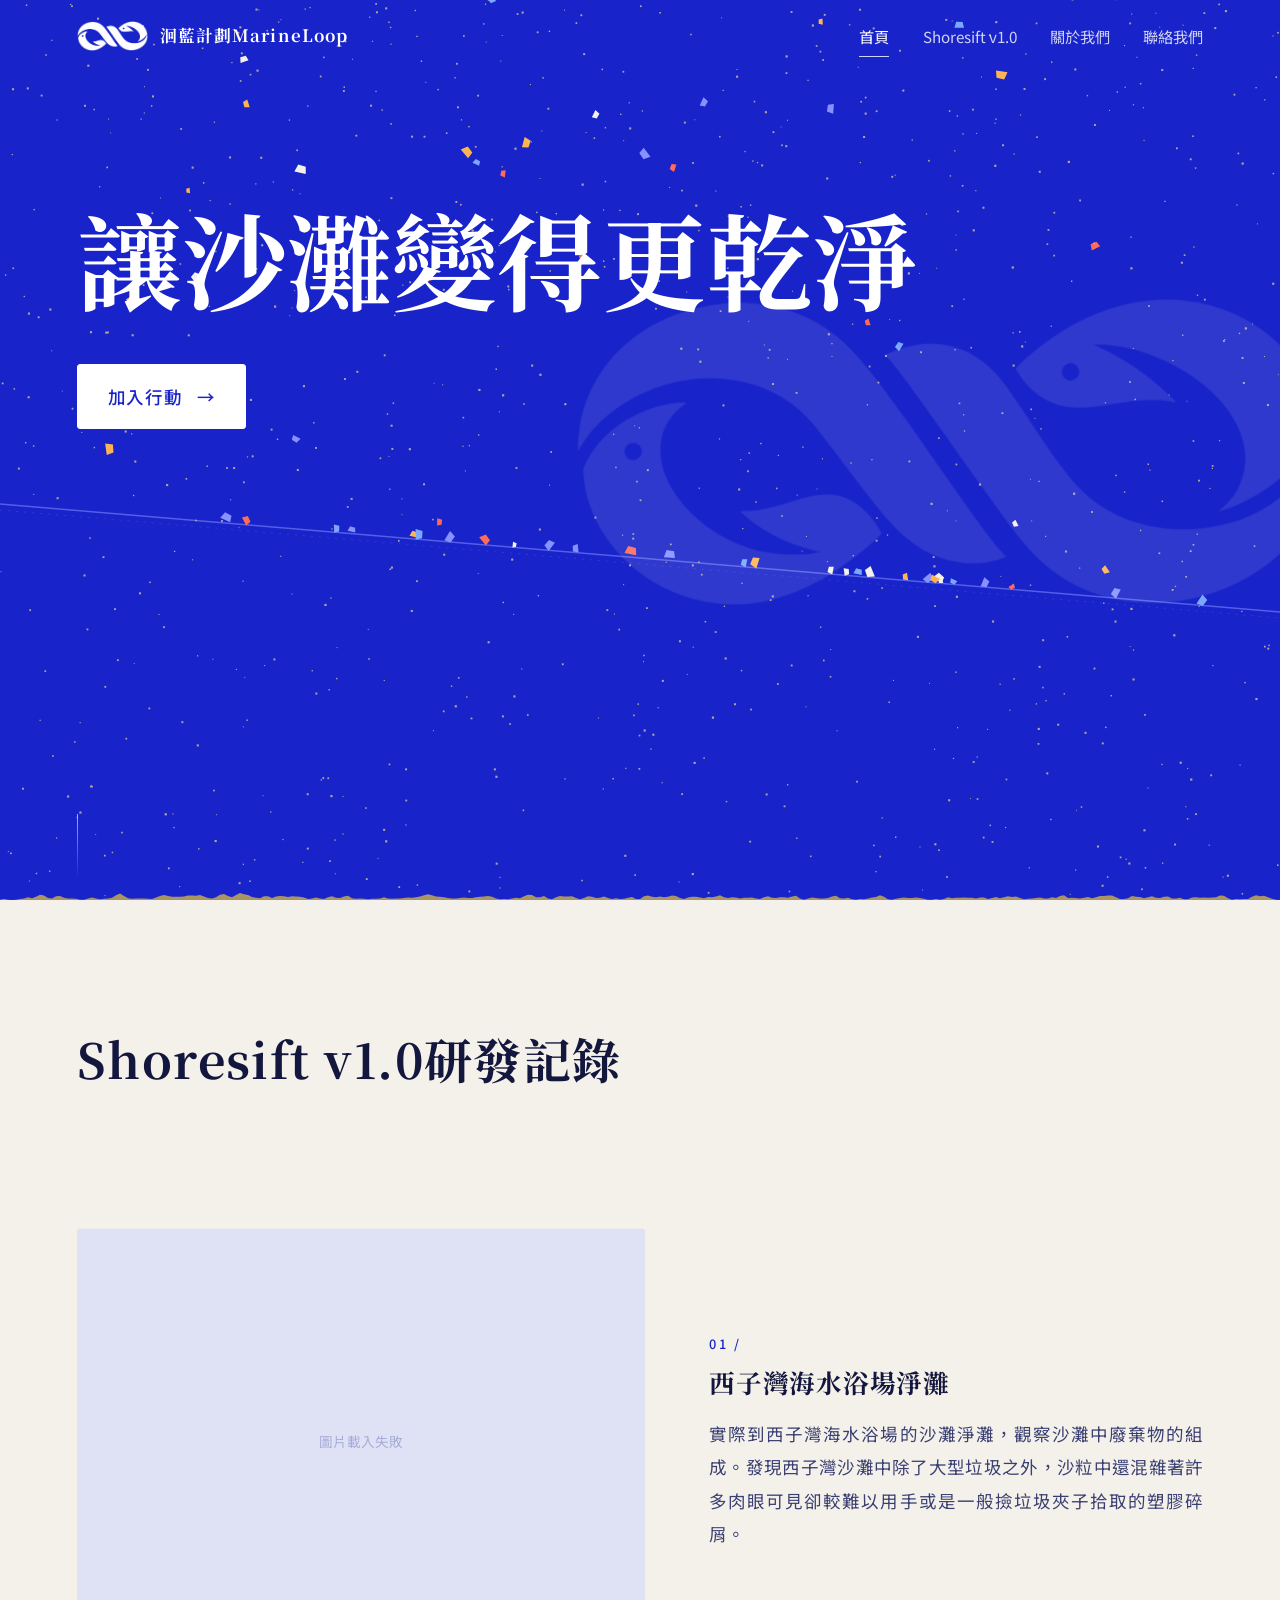
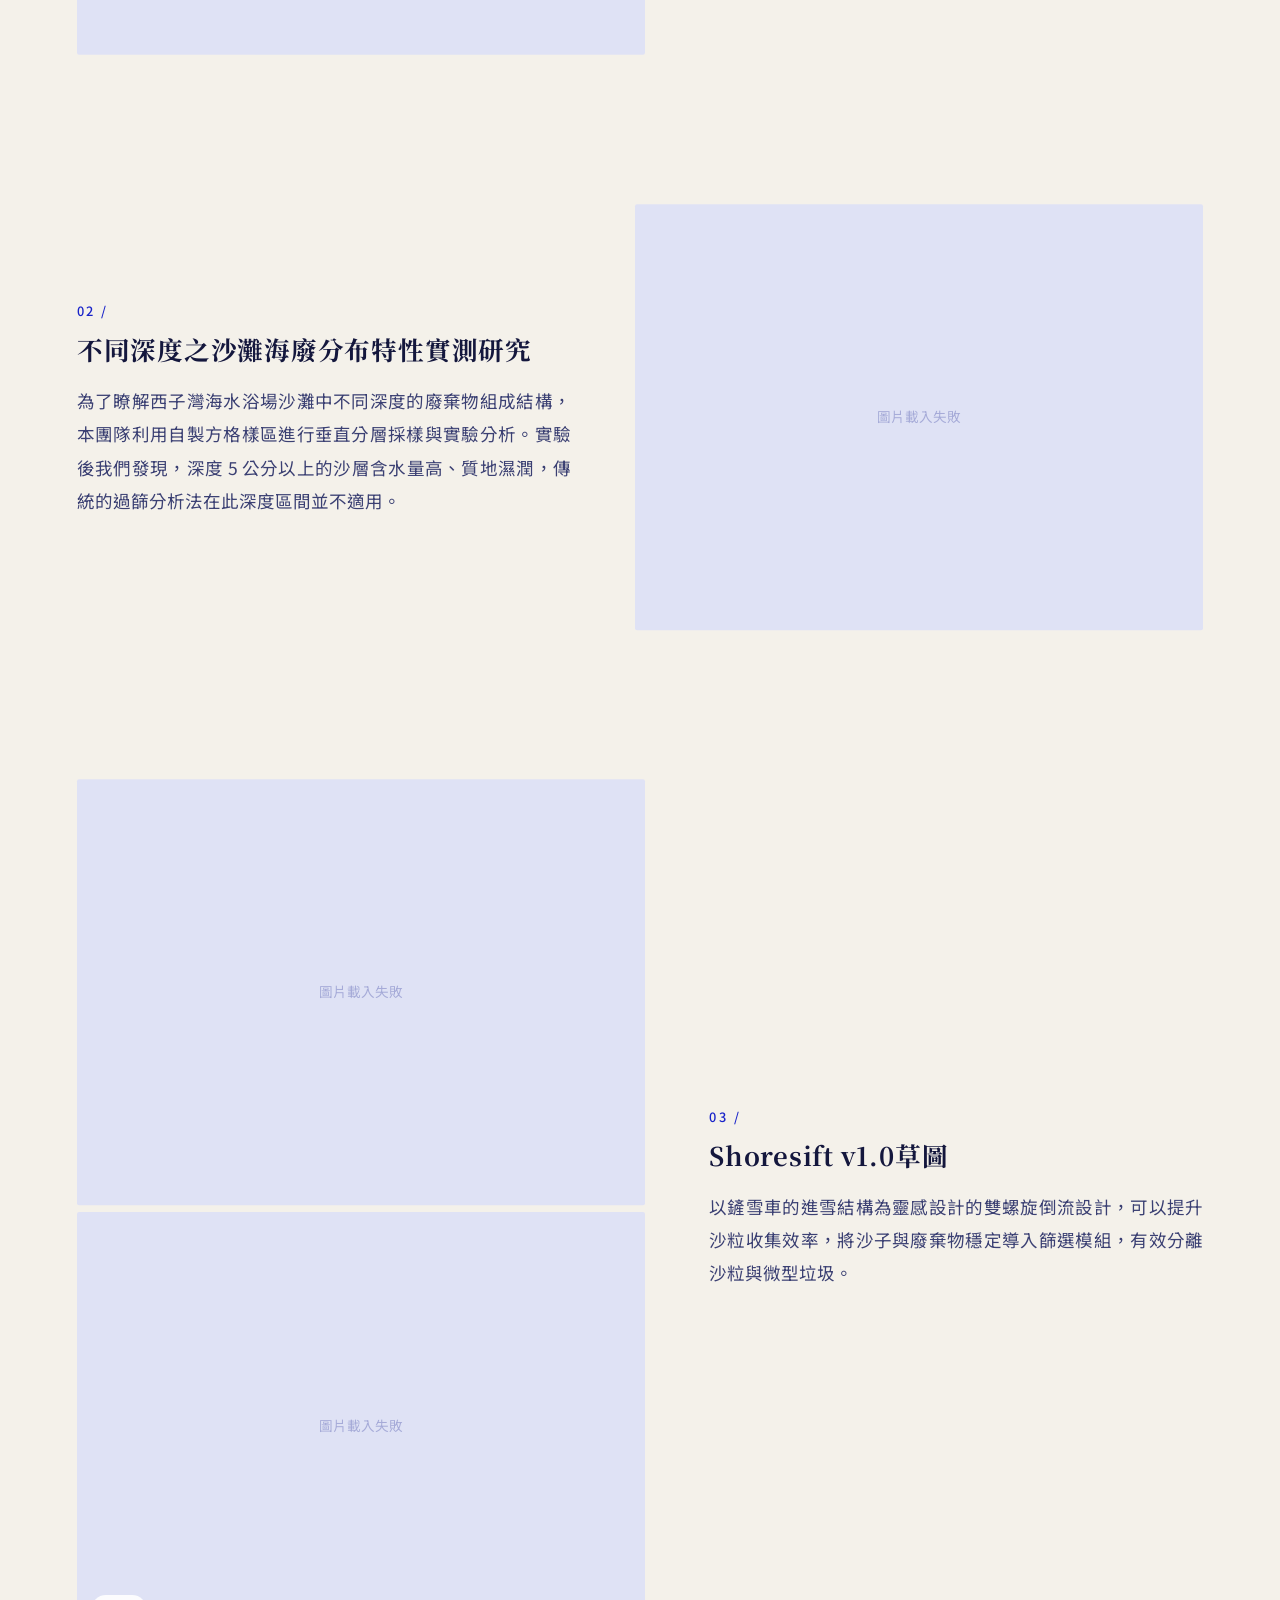
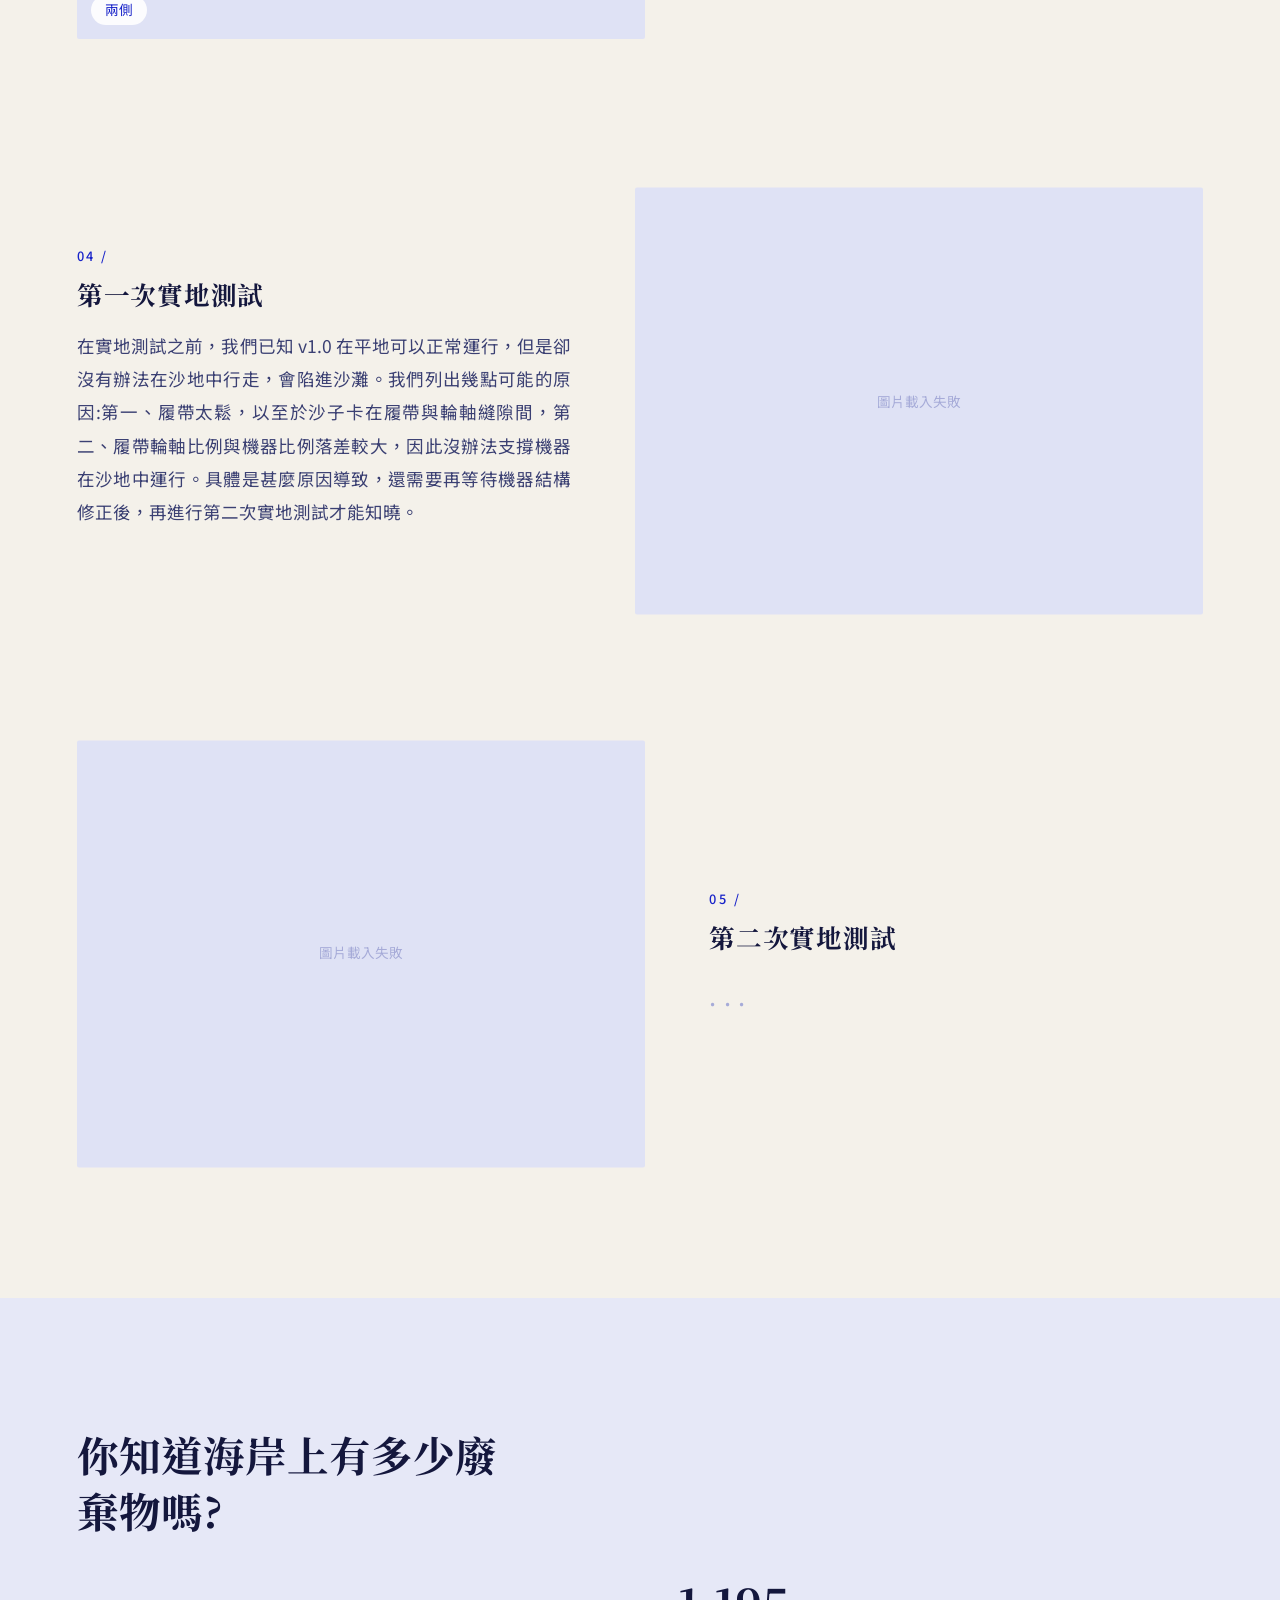
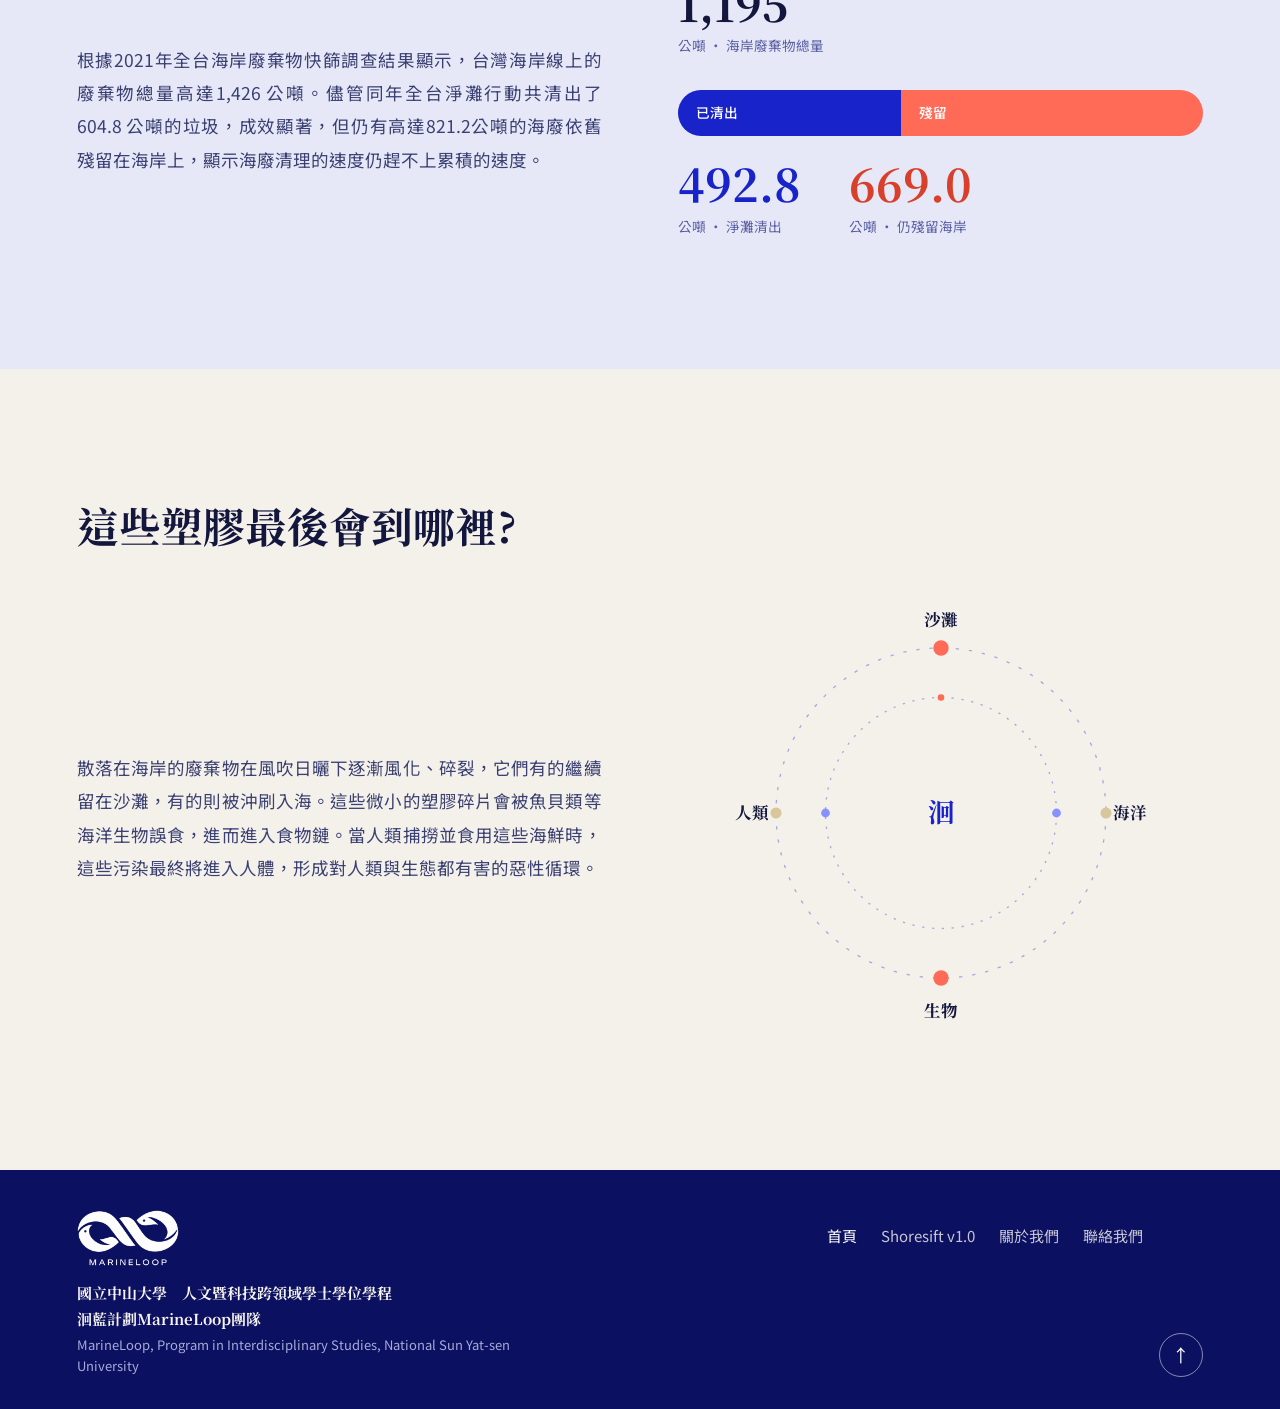
==== commit e51af48f: "11111" ====
--- a/index.html
+++ b/index.html
@@ -9,430 +9,8 @@
 <link rel="preconnect" href="https://fonts.googleapis.com">
 <link rel="preconnect" href="https://fonts.gstatic.com" crossorigin>
 <link href="https://fonts.googleapis.com/css2?family=Noto+Sans+TC:wght@300;400;500&family=Noto+Serif+TC:wght@500;700;900&display=swap" rel="stylesheet">
-<style>
-:root{
-  --abyss:#050619; --tide:#0a0d3d; --deep:#141a66; --glass:#cfd4ff; --sand:#d8c79c; --foam:#f5f3f0; --plastic:#ff6b57;
-  --ink:#f5f3f0; --muted:#a6abd8;
-  --serif:"Noto Serif TC","Songti TC","PMingLiU",serif;
-  --sans:"Noto Sans TC","PingFang TC","Microsoft JhengHei",system-ui,sans-serif;
-  --ease:cubic-bezier(.2,.7,.1,1);
-  --pad:clamp(20px,6vw,96px);
-  --sat:env(safe-area-inset-top,0px); --sab:env(safe-area-inset-bottom,0px);
-}
-*{box-sizing:border-box;margin:0;padding:0;-webkit-tap-highlight-color:transparent}
-html{scroll-padding-top:70px;-webkit-text-size-adjust:100%}
-body{background:var(--abyss);color:var(--ink);font-family:var(--sans);font-weight:300;line-height:1.95;-webkit-font-smoothing:antialiased;overflow-x:hidden;font-size:16px}
-body.lock{overflow:hidden}
-img{display:block;max-width:100%}
-a{color:inherit;text-decoration:none}
-button{font:inherit;color:inherit;background:none;border:0;cursor:pointer}
-:focus-visible{outline:2px solid var(--glass);outline-offset:3px}
-
-#progress{position:fixed;top:0;left:0;height:3px;width:100%;transform-origin:left;transform:scaleX(0);background:linear-gradient(90deg,var(--glass),var(--sand));z-index:120}
-
-/* ---------- nav ---------- */
-#nav{position:fixed;inset:0 0 auto 0;z-index:110;display:flex;justify-content:space-between;align-items:center;padding:calc(12px + var(--sat)) max(var(--pad),env(safe-area-inset-right)) 12px max(var(--pad),env(safe-area-inset-left));transition:background .5s,backdrop-filter .5s,padding .5s}
-#nav.solid,body.menu #nav{background:rgba(5,6,25,.78);backdrop-filter:blur(14px);-webkit-backdrop-filter:blur(14px)}
-.brand{font-family:var(--serif);font-weight:700;font-size:1.05rem;letter-spacing:.06em;display:flex;align-items:center;gap:12px;min-height:44px;position:relative;z-index:2}
-.logo{height:30px;flex:none;display:flex;align-items:center}
-.logo img{height:100%;width:auto;object-fit:contain;filter:drop-shadow(0 0 12px rgba(135,145,255,.45))}
-.logo.fallback{background:none;box-shadow:none;border:2px solid var(--glass);position:relative}
-.logo.fallback::after{content:"";position:absolute;inset:5px;border-radius:50%;background:var(--sand)}
-.brand:hover .logo img{animation:swim 1s var(--ease)}
-@keyframes swim{0%{transform:translateX(0)}30%{transform:translateX(5px) skewX(-8deg)}60%{transform:translateX(-3px) skewX(5deg)}100%{transform:none}}
-.links{display:flex;gap:clamp(14px,2.6vw,36px);font-size:.92rem}
-.links a{position:relative;padding:10px 0;opacity:.8;transition:opacity .3s}
-.links a::after{content:"";position:absolute;left:0;bottom:4px;height:1px;width:100%;background:var(--glass);transform:scaleX(0);transform-origin:right;transition:transform .5s var(--ease)}
-.links a:hover,.links a.on{opacity:1}
-.links a:hover::after,.links a.on::after{transform:scaleX(1);transform-origin:left}
-.burger{display:none;width:48px;height:48px;position:relative;z-index:2;margin-right:-10px}
-.burger i{position:absolute;left:12px;right:12px;height:2px;background:var(--ink);border-radius:2px;transition:transform .5s var(--ease),top .5s var(--ease),opacity .3s}
-.burger i:nth-child(1){top:18px}.burger i:nth-child(2){top:29px}
-body.menu .burger i:nth-child(1){top:23px;transform:rotate(45deg)}
-body.menu .burger i:nth-child(2){top:23px;transform:rotate(-45deg)}
-.sheet{position:fixed;inset:0;z-index:105;background:radial-gradient(120% 60% at 80% 0%,#1c2399,var(--abyss) 70%);display:flex;flex-direction:column;justify-content:center;padding:90px 32px calc(40px + var(--sab));clip-path:circle(0 at calc(100% - 36px) 36px);transition:clip-path .8s var(--ease);visibility:hidden}
-body.menu .sheet{clip-path:circle(150% at calc(100% - 36px) 36px);visibility:visible}
-.sheet a{font-family:var(--serif);font-weight:900;font-size:clamp(2rem,9vw,2.8rem);line-height:1.2;padding:14px 0;border-bottom:1px solid rgba(135,145,255,.18);opacity:0;transform:translateY(24px);transition:opacity .6s var(--ease),transform .6s var(--ease),color .3s;display:flex;justify-content:space-between;align-items:center}
-.sheet a.on{color:var(--glass)}
-.sheet a::after{content:"→";font-size:1rem;color:var(--glass);opacity:.7}
-body.menu .sheet a{opacity:1;transform:none}
-body.menu .sheet a:nth-child(1){transition-delay:.15s}body.menu .sheet a:nth-child(2){transition-delay:.22s}body.menu .sheet a:nth-child(3){transition-delay:.29s}body.menu .sheet a:nth-child(4){transition-delay:.36s}
-@media(max-width:760px){.links{display:none}.burger{display:block}.brand span{font-size:1rem}}
-
-/* ---------- curtain (page transition) ---------- */
-#curtain{position:fixed;inset:0;z-index:200;pointer-events:none;visibility:hidden;transform:translateY(calc(100% + 60px));background:linear-gradient(180deg,#151c86,var(--abyss));display:grid;place-items:center}
-#curtain::before{content:"";position:absolute;left:0;right:0;top:-39px;height:40px;background:#151c86;-webkit-mask:url("data:image/svg+xml,%3Csvg xmlns='http://www.w3.org/2000/svg' viewBox='0 0 120 40' preserveAspectRatio='none'%3E%3Cpath d='M0 40 C20 0 40 0 60 20 S100 40 120 0 V40Z'/%3E%3C/svg%3E") center/100% 100% no-repeat;mask:url("data:image/svg+xml,%3Csvg xmlns='http://www.w3.org/2000/svg' viewBox='0 0 120 40' preserveAspectRatio='none'%3E%3Cpath d='M0 40 C20 0 40 0 60 20 S100 40 120 0 V40Z'/%3E%3C/svg%3E") center/100% 100% no-repeat}
-#curtain .logo{height:72px;animation:cpulse 1.6s ease-in-out infinite}
-@keyframes cpulse{0%,100%{transform:scale(.92);opacity:.8}50%{transform:scale(1.05);opacity:1}}
-
-/* ---------- pages ---------- */
-.page{display:none}
-.page.active{display:block}
-.ch{display:inline-block;opacity:0;transform:translateY(60%) rotate(4deg);filter:blur(10px)}
-.word{display:inline-block;white-space:nowrap}
-.page.active .split .ch{animation:drop 1.1s var(--ease) forwards;animation-delay:calc(var(--i)*80ms + .25s)}
-@keyframes drop{to{opacity:1;transform:none;filter:blur(0)}}
-@keyframes fade{to{opacity:1}}
-@keyframes rot{to{transform:rotate(360deg)}}
-.mbr{display:none}
-
-/* hero */
-#top{position:relative;min-height:100vh;min-height:100svh;overflow:hidden;background:radial-gradient(120% 80% at 70% 0%,#1c2399 0%,var(--tide) 38%,var(--abyss) 80%);touch-action:pan-y}
-#sand{position:absolute;inset:0;width:100%;height:100%}
-.hero-copy{position:relative;z-index:2;padding:clamp(120px,22vh,200px) var(--pad) 0;max-width:1500px;pointer-events:none}
-.hero-copy a{pointer-events:auto}
-h1{font-family:var(--serif);font-weight:900;font-size:clamp(2.7rem,9.5vw,7.6rem);line-height:1.12;letter-spacing:.04em}
-.cta{display:inline-flex;align-items:center;gap:14px;margin-top:clamp(26px,5vh,48px);padding:15px 30px;min-height:52px;border-radius:999px;border:1px solid var(--glass);color:var(--glass);font-weight:500;letter-spacing:.08em;position:relative;overflow:hidden;isolation:isolate;transition:color .5s;background:rgba(5,6,25,.35)}
-.page.active .hero-copy .cta{opacity:0;animation:fade 1s 1.5s forwards}
-.cta::before{content:"";position:absolute;inset:0;background:var(--glass);transform:translateY(101%);transition:transform .55s var(--ease);z-index:-1;border-radius:inherit}
-.cta:hover,.cta:active{color:var(--abyss)}.cta:hover::before,.cta:active::before{transform:none}
-.cta span{display:inline-block;transition:transform .5s var(--ease)}.cta:hover span{transform:translateX(6px)}
-.scroll-hint{position:absolute;z-index:2;left:var(--pad);bottom:calc(22px + var(--sab));width:1px;height:64px;background:linear-gradient(var(--glass),transparent);overflow:hidden;opacity:.8}
-.scroll-hint::after{content:"";position:absolute;left:0;top:-30%;width:100%;height:30%;background:var(--ink);animation:drip 2s infinite var(--ease)}
-@keyframes drip{to{top:110%}}
-
-.wave{display:block;width:100%;height:clamp(40px,7vw,90px);margin-top:-1px;background:var(--abyss)}
-.wave path{animation:sway 9s ease-in-out infinite alternate}
-.wave path:nth-child(2){animation-duration:13s;animation-direction:alternate-reverse}
-@keyframes sway{from{transform:translateX(0)}to{transform:translateX(-6%)}}
-
-/* shared blocks */
-.block{position:relative;padding:clamp(60px,10vw,140px) var(--pad)}
-h2.title{font-family:var(--serif);font-weight:900;font-size:clamp(2rem,5.4vw,4rem);line-height:1.25;letter-spacing:.03em;max-width:14ch}
-.reveal{opacity:0;transform:translateY(26px);transition:opacity .9s var(--ease),transform .9s var(--ease)}
-.reveal.in,.in .reveal{opacity:1;transform:none}
-figure{position:relative;border-radius:8px;overflow:hidden;background:linear-gradient(135deg,var(--deep),var(--tide));aspect-ratio:4/3;clip-path:inset(0 100% 0 0);transition:clip-path 1.3s var(--ease)}
-.in figure,figure.in{clip-path:inset(0 0 0 0)}
-figure img{width:100%;height:100%;object-fit:cover;transform:scale(1.25);transition:transform 1.8s var(--ease),filter .6s;filter:saturate(.9)}
-.in figure img,figure.in img{transform:scale(1)}
-@media(hover:hover){figure:hover img{transform:scale(1.05);filter:saturate(1.1)}}
-figure.broken::after{content:"圖片載入失敗";position:absolute;inset:0;display:grid;place-items:center;color:var(--muted);font-size:.85rem}
-figcaption{position:absolute;left:14px;bottom:14px;background:rgba(5,6,25,.7);backdrop-filter:blur(8px);-webkit-backdrop-filter:blur(8px);padding:2px 14px;border-radius:999px;font-size:.85rem;color:var(--glass)}
-
-/* home: log */
-#log{background:var(--abyss)}
-.entry{display:grid;grid-template-columns:minmax(0,1.15fr) minmax(0,1fr);gap:clamp(24px,5vw,80px);align-items:center;max-width:1240px;margin:clamp(70px,11vw,150px) auto 0}
-.entry.alt{grid-template-columns:minmax(0,1fr) minmax(0,1.15fr)}
-.entry.alt .media{order:2}
-.media{display:grid;gap:18px}
-.text h3{font-family:var(--serif);font-weight:700;font-size:clamp(1.4rem,2.6vw,2.1rem);line-height:1.4;margin-bottom:16px;letter-spacing:.03em}
-.text p{color:#d3d6f0;max-width:34em;text-align:justify;text-justify:inter-ideograph}
-.text p.pending{color:var(--muted);font-size:1.6rem;letter-spacing:.3em}
-
-/* home: facts */
-#facts{background:var(--foam);color:#0a0d3d;overflow:hidden}
-#facts h2,#loop h2{font-family:var(--serif);font-weight:900;font-size:clamp(1.8rem,4.6vw,3.4rem);line-height:1.3;max-width:18ch}
-.two{display:grid;grid-template-columns:minmax(0,1fr) minmax(0,1fr);gap:clamp(30px,6vw,100px);max-width:1240px;margin-top:40px;align-items:center}
-#facts p{color:#2d3180;text-align:justify;text-justify:inter-ideograph;max-width:34em}
-.bar{margin-top:30px}
-.bar .track{display:flex;height:46px;border-radius:999px;overflow:hidden;background:#d9d9ee}
-.bar .seg{height:100%;width:0;transition:width 2s var(--ease);display:flex;align-items:center;padding-left:18px;font-weight:500;color:#fff;white-space:nowrap;font-size:.85rem}
-.bar .a{background:#1823c9}.bar .b{background:var(--plastic)}
-.bar.in .a{width:42.4%}.bar.in .b{width:57.6%}
-.nums{display:flex;flex-wrap:wrap;gap:20px 48px;margin-top:22px}
-.num b{display:block;font-family:var(--serif);font-weight:900;font-size:clamp(2.2rem,4.4vw,3.2rem);line-height:1.1}
-.num small{font-size:.85rem;color:#5b60a4}
-.num.red b{color:#d8402c}.num.green b{color:#1823c9}
-
-/* home: loop */
-#loop{background:var(--abyss);overflow:hidden}
-#loop p{color:#d3d6f0;text-align:justify;text-justify:inter-ideograph;max-width:34em}
-.orbit{position:relative;aspect-ratio:1;width:min(100%,440px);margin:auto}
-.orbit svg{width:100%;height:100%;overflow:visible}
-.ring{fill:none;stroke:rgba(135,145,255,.35);stroke-width:1.2;stroke-dasharray:3 9}
-.spin{transform-origin:200px 200px;animation:rot 26s linear infinite}
-.spin.rev{animation-duration:40s;animation-direction:reverse}
-.orbit text{font-family:var(--serif);font-size:15px;fill:var(--ink);font-weight:700;text-anchor:middle}
-
-/* sub-page header */
-.phead{position:relative;overflow:hidden;padding:calc(130px + var(--sat)) var(--pad) clamp(40px,7vw,90px);background:radial-gradient(120% 90% at 85% 0%,#1c2399 0%,var(--tide) 40%,var(--abyss) 85%)}
-.phead h1{font-size:clamp(2.6rem,9vw,6.4rem);position:relative;z-index:1}
-.phead .sub{margin-top:14px;color:var(--glass);font-family:var(--serif);font-size:clamp(1.05rem,2.2vw,1.4rem);letter-spacing:.14em;position:relative;z-index:1;opacity:0}
-.page.active .phead .sub{animation:fade 1s .9s forwards}
-.ripples{position:absolute;right:-8%;top:50%;width:min(60vw,520px);aspect-ratio:1;transform:translateY(-35%);pointer-events:none}
-.ripples i{position:absolute;inset:0;border-radius:50%;border:1px solid rgba(135,145,255,.4);animation:ripple 7s linear infinite;opacity:0}
-.ripples i:nth-child(2){animation-delay:2.3s}.ripples i:nth-child(3){animation-delay:4.6s}
-@keyframes ripple{0%{transform:scale(.15);opacity:.8}100%{transform:scale(1);opacity:0}}
-
-/* shoresift page */
-.gallery{display:grid;grid-template-columns:1fr 1fr;gap:clamp(14px,2.4vw,28px);max-width:1240px;margin:0 auto}
-.gallery figure:nth-child(2){transition-delay:.25s}
-.specs{max-width:1000px;margin:0 auto}
-.specs h2{font-family:var(--serif);font-weight:900;font-size:clamp(1.8rem,4.6vw,3.2rem);line-height:1.3}
-.specs h3{font-family:var(--serif);font-weight:700;font-size:clamp(1.15rem,2vw,1.5rem);color:var(--glass);margin:26px 0 8px;letter-spacing:.1em}
-.spec{display:grid;grid-template-columns:minmax(0,1fr) minmax(0,1fr);gap:16px;padding:20px 0;border-bottom:1px solid rgba(135,145,255,.2);position:relative;align-items:center;transition-delay:calc(var(--r)*70ms)}
-.spec::after{content:"";position:absolute;left:0;bottom:-1px;height:1px;width:100%;background:var(--glass);transform:scaleX(0);transform-origin:left;transition:transform 1.2s var(--ease);transition-delay:calc(var(--r)*70ms + .3s)}
-.spec.in::after{transform:scaleX(1);opacity:.7}
-.spec dt{font-size:1.02rem}
-.spec dd{color:var(--muted);text-align:right}
-.spec dd.v{color:var(--ink);font-family:var(--serif);font-weight:700}
-
-/* about */
-.note{max-width:1240px;margin:0 auto 60px;border:1px dashed rgba(135,145,255,.5);border-radius:10px;min-height:clamp(170px,30vw,300px);display:grid;place-items:center;text-align:center;padding:24px;color:var(--muted);font-family:var(--serif);position:relative;overflow:hidden;background:repeating-linear-gradient(135deg,rgba(135,145,255,.04) 0 14px,transparent 14px 28px)}
-.story{max-width:1240px;margin:0 auto}
-.story .org{font-family:var(--serif);color:var(--glass);letter-spacing:.2em;margin-bottom:6px}
-.story h2{font-family:var(--serif);font-weight:900;font-size:clamp(1.8rem,4.6vw,3.4rem);line-height:1.3;margin-bottom:24px}
-.story p{color:#d3d6f0;max-width:40em;text-align:justify;text-justify:inter-ideograph;margin-bottom:1.2em}
-.team{background:var(--foam);color:#0a0d3d}
-.team h2{font-family:var(--serif);font-weight:900;font-size:clamp(1.8rem,4.6vw,3.2rem);line-height:1.3;margin:0 auto 40px;max-width:1240px}
-.cards{display:grid;grid-template-columns:repeat(3,minmax(0,1fr));gap:clamp(20px,3vw,40px);max-width:1240px;margin:0 auto}
-.card{display:flex;flex-direction:column;gap:18px}
-.card figure{aspect-ratio:4/5}
-.card figure img{object-position:center 22%}
-.card h3{font-family:var(--serif);font-weight:900;font-size:1.6rem;line-height:1.3}
-.card .maj{display:inline-block;color:#1823c9;font-weight:500;margin:2px 0 10px;padding:0 14px;border:1px solid rgba(24,35,201,.5);border-radius:999px;font-size:.9rem;line-height:1.9;white-space:pre-wrap}
-.card p{color:#2d3180;font-size:.98rem;margin-bottom:.8em}
-.talk{background:var(--abyss);text-align:center}
-.talk .kick{font-family:var(--serif);color:var(--glass);letter-spacing:.2em}
-.talk h2{font-family:var(--serif);font-weight:900;font-size:clamp(1.8rem,5vw,3.4rem);line-height:1.3;margin:6px auto 22px;max-width:16ch}
-.talk p{color:#d3d6f0;max-width:34em;margin:0 auto;text-align:justify;text-justify:inter-ideograph}
-.talk .cta{margin-top:34px}
-
-/* contact */
-.contact{max-width:1240px;margin:0 auto;display:grid;grid-template-columns:minmax(0,1.2fr) minmax(0,1fr);gap:clamp(24px,5vw,80px);align-items:center}
-.info h2{font-family:var(--serif);font-weight:900;font-size:clamp(1.6rem,3.4vw,2.4rem);margin-bottom:18px}
-.row{display:flex;align-items:center;gap:16px;padding:18px 0;border-bottom:1px solid rgba(135,145,255,.22);min-height:68px;transition:padding .5s var(--ease),color .3s;word-break:break-all}
-.row svg{flex:none;width:28px;height:28px;stroke:var(--glass);fill:none;stroke-width:1.6}
-.row:hover,.row:active{padding-left:12px;color:var(--glass)}
-.row .ig{display:inline-grid;place-items:center;width:44px;height:44px;border-radius:50%;background:var(--glass);flex:none}
-.row .ig svg{stroke:var(--abyss);width:24px;height:24px}
-
-/* footer */
-
-/* ---------- mobile ---------- */
-@media(max-width:900px){
-  .cards{grid-template-columns:1fr;max-width:560px}
-  .card figure{aspect-ratio:4/3}
-  .card figure img{object-position:center 18%}
-}
-@media(max-width:820px){
-  .entry,.entry.alt,.two,.contact{grid-template-columns:1fr}
-  .entry.alt .media{order:0}
-  .entry{margin-top:64px;gap:22px}
-  .two{margin-top:26px;gap:30px}
-  .orbit{width:min(78vw,340px)}
-}
-@media(max-width:640px){
-  body{font-size:15.5px;line-height:1.9}
-  .mbr{display:inline}
-  #top h1{font-size:clamp(3.2rem,17vw,5rem);line-height:1.2}
-  .hero-copy{padding-top:calc(110px + var(--sat))}
-  .cta{width:100%;justify-content:center;max-width:340px}
-  .gallery{grid-template-columns:1fr}
-  .gallery figure{aspect-ratio:4/3}
-  .spec{grid-template-columns:1fr auto;gap:10px;padding:16px 0}
-  .ripples{right:-30%;width:90vw}
-  .phead{padding-top:calc(104px + var(--sat))}
-  .bar .track{height:40px}
-  .num b{font-size:2.3rem}
-  .text p,.story p,.talk p,#facts p,#loop p{text-align:left}
-  figure{border-radius:6px}
-}
-@media(max-width:380px){.brand>span:not(.logo){display:none}}
-
-
-/* ===== extra motion ===== */
-#glow{position:fixed;left:0;top:0;width:420px;height:420px;margin:-210px 0 0 -210px;border-radius:50%;background:radial-gradient(circle,rgba(135,145,255,.16),transparent 65%);pointer-events:none;z-index:1;opacity:0;transition:opacity .6s;mix-blend-mode:screen;will-change:transform}
-#glow.on{opacity:1}
-@media(hover:none){#glow{display:none}}
-
-/* bubbles in headers / sections */
-.bubbles{position:absolute;inset:0;overflow:hidden;pointer-events:none}
-.bubbles i{position:absolute;bottom:-30px;border-radius:50%;border:1px solid rgba(135,145,255,.45);background:radial-gradient(circle at 30% 30%,rgba(255,255,255,.25),rgba(135,145,255,.04) 60%);animation:bub linear infinite;opacity:0}
-@keyframes bub{0%{transform:translate(0,0) scale(.6);opacity:0}12%{opacity:.9}100%{transform:translate(var(--dx,20px),-110vh) scale(1);opacity:0}}
-.phead .bubbles,#log .bubbles{z-index:0}
-.phead>*:not(.bubbles):not(.ripples),#log>*:not(.bubbles){position:relative;z-index:1}
-
-/* animated underline sweep on titles */
-h2.title::after,#facts h2::after,#loop h2::after,.team h2::after{content:"";display:block;height:3px;width:0;margin-top:18px;border-radius:3px;background:linear-gradient(90deg,var(--glass),var(--sand));transition:width 1.4s var(--ease) .3s}
-h2.title.in::after,#facts h2.in::after,#loop h2.in::after,.team h2.in::after{width:clamp(70px,14vw,160px)}
-
-/* log timeline rail with moving drop */
-#log{position:relative}
-.rail{position:absolute;left:calc(var(--pad)/2 - 1px);top:260px;bottom:120px;width:2px;background:linear-gradient(transparent,rgba(135,145,255,.25) 6%,rgba(135,145,255,.25) 94%,transparent);pointer-events:none}
-.rail b{position:absolute;left:50%;top:0;width:12px;height:12px;margin-left:-6px;border-radius:50%;background:var(--sand);box-shadow:0 0 0 5px rgba(216,199,156,.15),0 0 22px rgba(216,199,156,.7);transform:translateY(var(--ry,0px))}
-@media(max-width:640px){.rail{left:8px}}
-
-/* figure shine + tilt */
-figure::before{content:"";position:absolute;inset:0;z-index:2;background:linear-gradient(115deg,transparent 35%,rgba(255,255,255,.22) 50%,transparent 65%);transform:translateX(-120%);pointer-events:none}
-.in figure::before,figure.in::before{animation:shine 1.6s var(--ease) .9s 1}
-@keyframes shine{to{transform:translateX(120%)}}
-figure{transform-style:preserve-3d}
-.tilt{transition:transform .5s var(--ease),box-shadow .5s;will-change:transform}
-.tilt.moving{transition:transform .08s linear}
-.tilt:hover{box-shadow:0 30px 60px -20px rgba(0,0,0,.55)}
-
-/* floating plastic bits near figures */
-.entry .media::after{content:"";position:absolute;right:-10px;top:-10px;width:14px;height:14px;background:var(--plastic);clip-path:polygon(0 20%,100% 0,70% 100%,10% 80%);animation:floaty 5s ease-in-out infinite;opacity:.85}
-.entry.alt .media::after{right:auto;left:-10px;background:var(--glass);animation-delay:-2s}
-.media{position:relative}
-@keyframes floaty{0%,100%{transform:translate(0,0) rotate(0)}50%{transform:translate(8px,-14px) rotate(40deg)}}
-
-/* magnetic cta */
-.cta.mag{transition:color .5s,transform .3s var(--ease)}
-.cta::after{content:"";position:absolute;inset:-1px;border-radius:inherit;border:1px solid var(--glass);animation:pulse 2.8s ease-out infinite;opacity:0;pointer-events:none}
-@keyframes pulse{0%{transform:scale(1);opacity:.7}100%{transform:scale(1.18,1.5);opacity:0}}
-
-/* stat bar shimmer */
-.bar .seg{position:relative;overflow:hidden}
-.bar.in .seg::after{content:"";position:absolute;top:0;bottom:0;width:40%;left:-50%;background:linear-gradient(90deg,transparent,rgba(255,255,255,.35),transparent);animation:shimmer 3s ease-in-out 2.2s infinite}
-@keyframes shimmer{to{left:130%}}
-
-/* team cards */
-.card{transition:transform .6s var(--ease)}
-.card .maj{position:relative;overflow:hidden}
-.card:hover .maj{background:#1823c9;color:#fff}
-.card .maj{transition:background .4s,color .4s}
-.card figure::after{content:"";position:absolute;left:0;right:0;bottom:0;height:40%;background:linear-gradient(transparent,rgba(5,6,25,.35));opacity:0;transition:opacity .5s}
-.card:hover figure::after{opacity:1}
-.cards .card:nth-child(2) .reveal{transition-delay:.12s}.cards .card:nth-child(3) .reveal{transition-delay:.24s}
-
-/* about note: scribble border */
-.note{animation:dash 14s linear infinite}
-.note span{display:inline-block;animation:bob 4s ease-in-out infinite}
-@keyframes bob{0%,100%{transform:translateY(0) rotate(-1deg)}50%{transform:translateY(-6px) rotate(1deg)}}
-@keyframes dash{to{background-position:56px 0}}
-
-/* contact rows */
-.row svg,.row .ig{transition:transform .5s var(--ease)}
-.row:hover svg,.row:hover .ig{transform:rotate(-12deg) scale(1.12)}
-.info .row{opacity:0;transform:translateX(30px);transition:opacity .8s var(--ease),transform .8s var(--ease),padding .5s var(--ease),color .3s}
-.info.in .row{opacity:1;transform:none}
-.info.in .row:nth-of-type(2){transition-delay:.15s,.15s,0s,0s}
-
-/* spec rows slide */
-.spec{transform:translateX(-30px)}
-.spec.in{transform:none}
-
-/* footer wave */
-.fwave{display:block;width:100%;height:clamp(30px,5vw,60px);background:var(--abyss);margin-bottom:-1px}
-.fwave path{animation:sway 10s ease-in-out infinite alternate}
-
-/* scroll hint + hero parallax layer */
-.hero-copy{will-change:transform,opacity}
-
-/* page enter */
-.page.active{animation:pin .8s var(--ease) both}
-@keyframes pin{from{opacity:0}to{opacity:1}}
-
-/* header glow breathing */
-.phead h1{animation:breathe 5s ease-in-out 1.6s infinite}
-@keyframes breathe{0%,100%{text-shadow:0 0 0 rgba(135,145,255,0)}50%{text-shadow:0 0 36px rgba(135,145,255,.35)}}
-@media(max-width:640px){.bubbles i:nth-child(n+7){display:none}.entry .media::after{display:none}}
-
-
-/* ===== logo integration ===== */
-.hero-mark{position:absolute;z-index:1;right:-4%;top:52%;width:min(60vw,760px);transform:translateY(-55%);pointer-events:none;opacity:0;animation:markin 2.6s var(--ease) .6s forwards}
-.hero-mark img{width:100%;height:auto;opacity:.17;animation:markfloat 12s ease-in-out infinite alternate;filter:drop-shadow(0 0 40px rgba(135,145,255,.5))}
-.hero-mark::before{content:"";position:absolute;inset:-20%;background:radial-gradient(closest-side,rgba(40,50,230,.35),transparent 70%);z-index:-1}
-@keyframes markin{from{opacity:0;clip-path:inset(-30% 100% -30% -30%)}to{opacity:1;clip-path:inset(-30% -30% -30% -30%)}}
-@keyframes markfloat{from{transform:translate(0,0) rotate(-1.5deg) scale(1)}to{transform:translate(-16px,14px) rotate(1.5deg) scale(1.04)}}
-@media(max-width:640px){.hero-mark{right:-34%;top:40%;width:128vw}.hero-mark img{opacity:.13}}
-
-
-#intro{position:fixed;inset:0;z-index:300;display:grid;place-items:center;align-content:center;gap:26px;background:radial-gradient(70% 55% at 50% 42%,#1c2399 0%,#0a0d3d 55%,#050619 100%);transition:transform 1s cubic-bezier(.7,0,.2,1)}
-#intro.out{transform:translateY(-100%)}
-#intro img{width:min(64vw,380px);height:auto;opacity:0;transform:scale(.86);filter:blur(14px);animation:logoin 1.3s var(--ease) .15s forwards}
-#intro i{display:block;width:min(40vw,200px);height:2px;background:rgba(255,255,255,.15);position:relative;overflow:hidden;border-radius:2px}
-#intro i::after{content:"";position:absolute;inset:0;background:var(--ink);transform:translateX(-100%);animation:ibar 1.5s cubic-bezier(.6,0,.2,1) .2s forwards}
-@keyframes logoin{to{opacity:1;transform:none;filter:blur(0)}}
-@keyframes ibar{to{transform:none}}
-body.pre{overflow:hidden}
-body.pre .split .ch,body.pre .cta{animation-play-state:paused!important}
-.cta{background:rgba(5,6,25,.35)}
-.block.th-light .cta,.team .cta{color:#1823c9;border-color:#1823c9}
-
-
-
-/* ===== footer (simple) ===== */
-.ft{position:relative;background:#030411;color:var(--muted);font-size:.9rem;padding:40px var(--pad) calc(32px + var(--sab));border-top:1px solid rgba(135,145,255,.16)}
-.ft-top{display:flex;justify-content:space-between;align-items:flex-start;gap:28px 48px;flex-wrap:wrap;max-width:1240px;margin:0 auto;padding-right:60px}
-.flogo{display:block;height:56px;width:auto;margin-bottom:14px}
-.ft-org{color:var(--ink);font-family:var(--serif);font-weight:700;line-height:1.7}
-.ft-org span{display:block}.ft-org i{font-style:normal;display:inline-block}
-.ft-en{font-size:.78rem;line-height:1.6;margin-top:4px;max-width:34em}
-.ft-col{display:flex;flex-wrap:wrap;gap:0 24px}
-.ft-col a{padding:12px 0;color:var(--ink);opacity:.8;transition:color .3s,opacity .3s}
-.ft-col a:hover,.ft-col a.on{opacity:1;color:var(--glass)}
-.totop{position:absolute;right:var(--pad);bottom:calc(32px + var(--sab));width:44px;height:44px;border-radius:50%;border:1px solid rgba(135,145,255,.5);color:var(--glass);font-size:1.1rem;transition:background .3s,color .3s,transform .4s var(--ease)}
-.totop:hover{background:var(--glass);color:var(--abyss);transform:translateY(-4px)}
-@media(max-width:560px){.ft-top{padding-right:0;flex-direction:column}.totop{right:var(--pad);bottom:auto;top:40px}}
-
-
-/* ===== calmer, more editorial look ===== */
-:root{--paper:#f4f1ea;--blue:#1823c9;--ink2:#14173d;--wash:#e6e8f7}
-::selection{background:var(--blue);color:#fff}
-body{background:var(--paper);color:var(--ink2);font-weight:400}
-/* remove decorative effects */
-#glow,.bubbles,.ripples,.entry .media::after,.wave,.fwave,.cta::after,h2.title::after,#facts h2::after,#loop h2::after,.team h2::after,.bar.in .seg::after,figure::before{display:none!important}
-.tilt{transform:none!important}.tilt:hover{box-shadow:none}
-.logo img,.flogo{filter:none!important}
-.flogo{animation:none}
-.hero-mark::before{display:none}.hero-mark img{filter:none;opacity:.1;animation:none}
-h1,.phead h1{animation:none!important;text-shadow:none!important;letter-spacing:0}
-.ch{filter:none}
-h2,h3,.story h2,.title{letter-spacing:0;font-weight:700}
-.reveal{transform:translateY(16px);transition-duration:.8s}
-/* nav */
-#nav{color:#fff}
-#nav.solid,body.menu #nav{background:var(--blue);backdrop-filter:none;-webkit-backdrop-filter:none}
-#progress{background:var(--sand)}
-.sheet{background:var(--blue)}.sheet a{color:#fff;border-color:rgba(255,255,255,.2)}.sheet a.on{color:var(--sand)}.sheet a::after{color:#fff}
-.burger i{background:#fff}
-/* flat brand-blue zones */
-#top,.phead{background:var(--blue)}
-#top h1,.phead h1{color:#fff}
-.phead .sub{color:#cfd4ff}
-.scroll-hint::after{background:#fff}
-.cta{border-radius:3px;background:#fff;color:var(--blue);border-color:#fff;font-weight:500;letter-spacing:.04em}
-.cta::before{background:var(--ink2)}
-.cta:hover,.cta:active{color:#fff;border-color:var(--ink2)}
-#intro{background:var(--blue)}
-#intro img{filter:none;transform:none;animation:introfade 1s var(--ease) .1s forwards}
-@keyframes introfade{to{opacity:1}}
-#curtain{background:var(--blue)}#curtain::before{background:var(--blue)}
-/* paper sections */
-main .block{color:var(--ink2)}
-#log,#loop{background:transparent}
-#facts,.team{background:var(--wash);color:var(--ink2)}
-.text p,#loop p,.story p{color:#3b4073}
-#facts p,.card p{color:#3b4073}
-.story .org{color:var(--blue)}
-.specs h3{color:var(--blue)}
-.spec{border-color:rgba(20,23,61,.16)}.spec::after{background:var(--blue)}
-.spec dd{color:#6a6f9c}.spec dd.v{color:var(--ink2)}
-.note{border-color:rgba(24,35,201,.4);color:#5b60a4;background:none;animation:none}
-.note span{animation:none}
-.ring{stroke:rgba(24,35,201,.35)}.orbit text{fill:var(--ink2)}.orbit text[style]{fill:var(--blue)!important}
-.row{border-color:rgba(20,23,61,.15)}.row svg{stroke:var(--blue)}
-.row .ig{background:var(--blue)}.row .ig svg{stroke:#fff}
-.row:hover,.row:active{color:var(--blue)}
-figure{border-radius:2px;background:#dfe2f5}
-figcaption{background:rgba(255,255,255,.9);color:var(--blue);backdrop-filter:none}
-.bar .track{background:#cfd3ee}
-.card .maj{border:0;padding:0;border-radius:0;color:var(--blue);font-size:.85rem;letter-spacing:.1em;margin:0 0 10px;background:none!important}
-.card:hover .maj{color:var(--blue)}
-.num small{color:#5b60a4}
-.talk{background:var(--blue);color:#fff}
-.talk h2{color:#fff}.talk p{color:#dfe2ff}.talk .kick{color:#cfd4ff}
-/* numbered log entries */
-#log{counter-reset:ent}
-#log .entry{counter-increment:ent}
-#log .entry .text h3::before{content:counter(ent,decimal-leading-zero) " /";display:block;font:500 .8rem/1 var(--sans);letter-spacing:.2em;color:var(--blue);margin-bottom:14px}
-/* footer */
-.ft{background:#0c1060;border-top:0}
-.ft-col a:hover,.ft-col a.on{color:#fff}
-.totop{border-color:rgba(255,255,255,.5);color:#fff}
-.totop:hover{background:#fff;color:var(--blue);transform:none}
-
-@media(prefers-reduced-motion:reduce){
-
-  #intro{display:none}
-  .hero-mark{opacity:1;animation:none;clip-path:none}
-  *,*::before,*::after{animation-duration:.001ms!important;animation-iteration-count:1!important;transition-duration:.001ms!important}
-  .ch,.cta,.sub{opacity:1!important;filter:none!important;transform:none!important}
-}
-</style>
+<link rel="stylesheet" href="css/style.css">
+<script>try{if(sessionStorage.getItem("ml-nav")==="1")document.documentElement.classList.add("arriving")}catch(e){}</script>
 </head>
 <body>
 <div id="intro" aria-hidden="true"><img data-img="full" alt=""><i></i></div>
@@ -441,20 +19,20 @@
 <div id="curtain" aria-hidden="true"><span class="logo"><img data-img="logo" alt=""></span></div>
 
 <nav id="nav">
-  <a class="brand" href="#/" aria-label="洄藍計劃MarineLoop 首頁"><span class="logo" id="navlogo"><img data-img="logo" alt=""></span><span>洄藍計劃MarineLoop</span></a>
+  <a class="brand" href="index.html" aria-label="洄藍計劃MarineLoop 首頁"><span class="logo" id="navlogo"><img data-img="logo" alt=""></span><span>洄藍計劃MarineLoop</span></a>
   <div class="links">
-    <a href="#/" data-r="home">首頁</a>
-    <a href="#/shoresift" data-r="shoresift">Shoresift v1.0</a>
-    <a href="#/about" data-r="about">關於我們</a>
-    <a href="#/contact" data-r="contact">聯絡我們</a>
+    <a href="index.html" data-r="home">首頁</a>
+    <a href="shoresift.html" data-r="shoresift">Shoresift v1.0</a>
+    <a href="about.html" data-r="about">關於我們</a>
+    <a href="contact.html" data-r="contact">聯絡我們</a>
   </div>
   <button class="burger" id="burger" aria-label="開啟選單" aria-expanded="false"><i></i><i></i></button>
 </nav>
 <div class="sheet" id="sheet">
-  <a href="#/" data-r="home">首頁</a>
-  <a href="#/shoresift" data-r="shoresift">Shoresift v1.0</a>
-  <a href="#/about" data-r="about">關於我們</a>
-  <a href="#/contact" data-r="contact">聯絡我們</a>
+  <a href="index.html" data-r="home">首頁</a>
+  <a href="shoresift.html" data-r="shoresift">Shoresift v1.0</a>
+  <a href="about.html" data-r="about">關於我們</a>
+  <a href="contact.html" data-r="contact">聯絡我們</a>
 </div>
 
 <main>
@@ -465,7 +43,7 @@
     <div class="hero-mark" aria-hidden="true"><img data-img="logo" alt=""></div>
     <div class="hero-copy">
       <h1 class="split" data-t="讓沙灘變得更乾淨" data-br="5">讓沙灘變得更乾淨</h1>
-      <a class="cta" href="#/about">加入行動 <span>→</span></a>
+      <a class="cta" href="about.html">加入行動 <span>→</span></a>
     </div>
     <div class="scroll-hint" aria-hidden="true"></div>
   </header>
@@ -475,6 +53,7 @@
     <path d="M0 20 C240 70 480 -10 720 25 S1200 70 1440 20 L1440 0 L0 0Z" fill="#0a0d3d" opacity=".7"/>
   </svg>
 
+  <!-- <div class="marquee" aria-hidden="true"><div class="mq-track"><span>洄藍計劃MarineLoop</span><i>∞</i><span>Shoresift v1.0</span><i>∞</i><span>讓沙灘變得更乾淨</span><i>∞</i><span>洄藍計劃MarineLoop</span><i>∞</i><span>Shoresift v1.0</span><i>∞</i><span>讓沙灘變得更乾淨</span><i>∞</i></div></div> -->
   <section id="log" class="block"><div class="bubbles" aria-hidden="true"></div><div class="rail" aria-hidden="true"><b></b></div>
     <h2 class="title reveal">Shoresift v1.0研發記錄</h2>
 
@@ -556,110 +135,6 @@
     </div>
   </section>
 </div>
-
-<!-- ================= Shoresift v1.0 ================= -->
-<div class="page" data-page="shoresift" data-title="洄藍計劃MarineLoop - Shoresift v1.0">
-  <header class="phead">
-    <div class="ripples" aria-hidden="true"><i></i><i></i><i></i></div><div class="bubbles" aria-hidden="true"></div>
-    <h1 class="split" data-t="Shoresift v1.0">Shoresift v1.0</h1>
-    <p class="sub">Shoresift 第一代</p>
-  </header>
-  <section class="block" style="padding-bottom:0">
-    <div class="gallery">
-      <figure><img data-img="s1" alt="Shoresift 第一代"></figure>
-      <figure><img data-img="s2" alt="Shoresift 第一代"></figure>
-    </div>
-  </section>
-  <section class="block">
-    <div class="specs">
-      <h2 class="reveal">技術規格</h2>
-      <h3 class="reveal">機體規格</h3>
-      <dl>
-        <div class="spec reveal" style="--r:0"><dt>機體尺寸:</dt><dd>—</dd></div>
-        <div class="spec reveal" style="--r:1"><dt>機體淨重:</dt><dd>—</dd></div>
-        <div class="spec reveal" style="--r:2"><dt>離地高度:</dt><dd>—</dd></div>
-        <div class="spec reveal" style="--r:3"><dt>最大有效負載/承重</dt><dd>—</dd></div>
-        <div class="spec reveal" style="--r:4"><dt>驅動系統</dt><dd class="v">履帶式驅動</dd></div>
-        <div class="spec reveal" style="--r:5"><dt>速度</dt><dd>—</dd></div>
-        <div class="spec reveal" style="--r:6"><dt>續航時間</dt><dd>—</dd></div>
-        <div class="spec reveal" style="--r:7"><dt>廢棄物攔截粒徑</dt><dd>—</dd></div>
-      </dl>
-    </div>
-  </section>
-</div>
-
-<!-- ================= 關於我們 ================= -->
-<div class="page" data-page="about" data-title="洄藍計劃MarineLoop - 關於我們">
-  <header class="phead">
-    <div class="ripples" aria-hidden="true"><i></i><i></i><i></i></div><div class="bubbles" aria-hidden="true"></div>
-    <h1 class="split" data-t="關於我們">關於我們</h1>
-  </header>
-  <section class="block" style="padding-bottom:20px">
-    <div class="note reveal"><span>我還找不到一張正常的合照...</span></div>
-    <div class="story">
-      <p class="org reveal">洄藍計劃MarineLoop</p>
-      <h2 class="reveal">一群關心海洋的人</h2>
-      <p class="reveal">洄藍計畫最初的目標，其實是想解決養殖蚵筏的保麗龍浮具問題。那時候我們想得很簡單，覺得從前端改變浮具材質就能阻止垃圾產生。但實際走入地方、進行更深入的調查後，才發現這背後牽扯到政府政策、漁民長年的使用習慣等因素而難以實行。</p>
-      <p class="reveal">不過，好幾趟田野調查並沒有讓我們打退堂鼓，在鹿耳門附近進行實地訪查時，我們發現被堆積在沙灘上的廢棄物，有絕大多數都是破碎、風化後的保麗龍與塑膠垃圾碎片，它們早已和泥沙混在一起，根本無法單靠人力撿拾。既然前端的體制短時間內很難改變，那我們就換個方向，從後端的清理開始做起。於是，我們開發了Shoresift。我們希望用科技當作工具，清理沙灘上的微塑膠，解決傳統淨灘難以清除的微小廢棄物。雖然沒能從源頭減少垃圾的產生，但我們用另一種方式，繼續為乾淨的沙灘努力!</p>
-    </div>
-  </section>
-  <section class="block team">
-    <h2 class="reveal">團隊成員介紹</h2>
-    <div class="cards">
-      <article class="card">
-        <figure class="tilt"><img data-img="m1" alt="黃冠勛"></figure>
-        <div class="reveal">
-          <h3>黃冠勛</h3><span class="maj">材料與   光電科學</span>
-          <p>大家好我是黃冠勛，我很喜歡看海去海邊玩，因為我是北漂來到高雄的菲律賓混血兒，我愛睡覺，唯獨有食物的時候我就會醒，我也很喜歡冷笑話，冷天氣也不錯我蠻怕熱的。</p>
-          <p>在專題中我主要負責3D建模跟設計的工作，因為我認為這是我在專題裡面最有用的地方，不然我雙主修大岩壁也不知道怎麼運用我的所學在這東西上，可能怕自己太虧賊。</p>
-        </div>
-      </article>
-      <article class="card">
-        <figure class="tilt"><img data-img="m2" alt="吳曄"></figure>
-        <div class="reveal">
-          <h3>吳曄</h3><span class="maj">海洋科學</span>
-          <p>嗨，我是吳曄。</p>
-          <p>憑著一股對海洋的熱愛，雙主修了海洋科學系，以為從此可以天天看著藍色的浪發呆，聽風從海面上吹過來的聲音，還夢想著自己可以坐船出海做實驗、採水樣、測數據。結果發現還是要修普通物理...更慘的是我還是超級容易暈船的人。</p>
-          <p>不過喜歡的東西是不會因為暈船就放棄的，只是換一個方式靠近它而已 ( 還好這個專題是在岸上 ) 在專題中，我負責各種資料整理、文獻蒐集以及網站的架設。希望透過這個網站可以讓更多人了解我們的專題，喚起對海洋廢棄物議題的一點點關注。</p>
-        </div>
-      </article>
-      <article class="card">
-        <figure class="tilt"><img data-img="m3" alt="王威翔"></figure>
-        <div class="reveal"><h3>王威翔</h3><span class="maj">電機工程</span></div>
-      </article>
-    </div>
-  </section>
-  <section class="block talk">
-    <p class="kick reveal">與我們對話</p>
-    <h2 class="reveal">想更了解洄藍計畫嗎？</h2>
-    <p class="reveal">無論您是關心海洋生態、尋求自動化淨灘技術，還是對我們的沙灘機器人設計感興趣，我們都非常期待與您交流。歡迎直接與我們聯絡，讓我們一起為更乾淨的海岸貢獻力量!</p>
-    <a class="cta" href="#/contact">聯絡我們 <span>→</span></a>
-  </section>
-</div>
-
-<!-- ================= 聯絡我們 ================= -->
-<div class="page" data-page="contact" data-title="洄藍計劃MarineLoop - 聯絡我們">
-  <header class="phead">
-    <div class="ripples" aria-hidden="true"><i></i><i></i><i></i></div><div class="bubbles" aria-hidden="true"></div>
-    <h1 class="split" data-t="聯絡我們">聯絡我們</h1>
-  </header>
-  <section class="block" style="min-height:60vh">
-    <div class="contact">
-      <figure><img data-img="c1" alt="聯絡我們"></figure>
-      <div class="info reveal">
-        <h2>聯絡資訊</h2>
-        <a class="row" href="mailto:marineloop111@gmail.com">
-          <svg viewBox="0 0 24 24"><rect x="3" y="5" width="18" height="14" rx="2"/><path d="M3 7l9 6 9-6"/></svg>
-          <span>Gmail:marineloop111@gmail.com</span>
-        </a>
-        <a class="row" href="https://www.instagram.com/marineloop_111" target="_blank" rel="noopener">
-          <span class="ig"><svg viewBox="0 0 24 24"><rect x="3" y="3" width="18" height="18" rx="5"/><circle cx="12" cy="12" r="4"/><circle cx="17.2" cy="6.8" r=".6"/></svg></span>
-          <span>Instagram:@marineloop_111</span>
-        </a>
-      </div>
-    </div>
-  </section>
-</div>
 </main>
 
 <svg class="fwave" viewBox="0 0 1440 60" preserveAspectRatio="none" aria-hidden="true"><path d="M0 30 C240 60 480 0 720 30 S1200 60 1440 30 V60 H0Z" fill="#030411"/></svg>
@@ -671,253 +146,13 @@
       <p class="ft-en">MarineLoop, Program in Interdisciplinary Studies, National Sun Yat-sen University</p>
     </div>
     <nav class="ft-col" aria-label="頁尾導覽">
-      <a href="#/" data-r="home">首頁</a><a href="#/shoresift" data-r="shoresift">Shoresift v1.0</a><a href="#/about" data-r="about">關於我們</a><a href="#/contact" data-r="contact">聯絡我們</a>
+      <a href="index.html" data-r="home">首頁</a><a href="shoresift.html" data-r="shoresift">Shoresift v1.0</a><a href="about.html" data-r="about">關於我們</a><a href="contact.html" data-r="contact">聯絡我們</a>
     </nav>
   </div>
   <button class="totop" id="totop" type="button" aria-label="回到頂端">↑</button>
 </footer>
 
-<script>
-/* ============================================================
-   圖片連結設定：之後想換圖，只要在這裡貼上「複製圖片連結」的網址即可
-   ============================================================ */
-var IMG = {
-  logo:"[data-uri]",
-  full:"[data-uri]",
-  /* 首頁 研發記錄 */
-  h1:"https://sites.google.com/sitesv-images-rt/[base64]w1280",
-  h2:"https://sites.google.com/sitesv-images-rt/[base64]w1280",
-  h3:"https://sites.google.com/sitesv-images-rt/[base64]w1280",
-  h4:"https://sites.google.com/sitesv-images-rt/[base64]w1280",
-  h5:"https://sites.google.com/sitesv-images-rt/[base64]w1280",
-  /* Shoresift v1.0 */
-  s1:"https://sites.google.com/sitesv-images-rt/[base64]w1280",
-  s2:"https://sites.google.com/sitesv-images-rt/[base64]w1280",
-  /* 關於我們 */
-  m1:"https://sites.google.com/sitesv-images-rt/AMxu72vdMpKB9tLHzyuFRcR04HqjcbSKoowAszbu-lAGVedsy7VYuIGOTpHdELrhu3ch03DOsLQrweYtHOjrfFJAZKDGsr38AIk29FJct0yzVfdhu8h68V9NjfOyx2K4r1zDh4jNhl6JC-ESabebVZmomswljRmArzF16S0bU1twIpxVk8eNel5Bnye1atV6V2o=w1280",
-  m2:"https://sites.google.com/sitesv-images-rt/AMxu72t53llH_4KsW7WPHdfhIsl1abAtpVNbqhtGkxRIb1B0drwonZIiyJbIrPUvr_Njl50uyJa3dEoCm9q-6jBLfLFFBWWT7C2_8Q9KLmzHXT-JqYYxsyRD_4ATWAbv7iqkHT5-la2MI25LZjckBucgBDaV4NamBqsu0IhlXIALLshy4smlcv_rdxY0T9srw7o=w1280",
-  m3:"https://sites.google.com/sitesv-images-rt/AMxu72synC8_GPs00SkvDsFcLQf6Ujvrhxyk5_3_hI8lYYjTDoRcsTI3Wxk1bUJ_LlL11TGekix3P4kNm2uG0HHJvqww0feeficEpBqpOE_LuhYibuLTCELtG1ltsOTgI21AwJL5npSDj-HNTc1DZfGg43KJP2Z59WOO7Xh_O6NWgGLJNjgju33CD977Z7nbWkM=w1280",
-  /* 聯絡我們 */
-  c1:"https://sites.google.com/sitesv-images-rt/[base64]w1280"
-};
-</script>
-<script>
-(function(){
-  var $=function(s,r){return (r||document).querySelector(s)},$$=function(s,r){return [].slice.call((r||document).querySelectorAll(s))};
-  var still=matchMedia('(prefers-reduced-motion:reduce)').matches;
-  var coarse=matchMedia('(pointer:coarse)').matches||innerWidth<821;
-
-  /* ---- images ---- */
-  $$('img[data-img]').forEach(function(im){
-    var k=im.dataset.img;
-    im.referrerPolicy='no-referrer';
-    if(k!=='logo')im.loading='lazy';
-    im.addEventListener('error',function(){
-      if(k==='logo'){var l=im.parentElement;l.classList.add('fallback');im.remove()}
-      else{im.style.display='none';var f=im.closest('figure');if(f)f.classList.add('broken')}
-    });
-    im.src=IMG[k];
-  });
-  var fav=document.createElement('link');fav.rel='icon';fav.href='[data-uri]';document.head.appendChild(fav);
-
-  /* ---- headline split ---- */
-  $$('.split').forEach(function(h){
-    var t=h.dataset.t,br=+h.dataset.br||0,i=0;h.textContent='';h.setAttribute('aria-label',t);
-    t.split(' ').forEach(function(w,wi,arr){
-      var ws=document.createElement('span');ws.className='word';ws.setAttribute('aria-hidden','true');
-      [].forEach.call(w,function(c){
-        var s=document.createElement('span');s.className='ch';s.style.setProperty('--i',i++);s.textContent=c;ws.appendChild(s);
-        if(br&&i===br){h.appendChild(ws);ws=document.createElement('span');ws.className='word';ws.setAttribute('aria-hidden','true');var b=document.createElement('br');b.className='mbr';h.appendChild(b)}
-      });
-      h.appendChild(ws);
-      if(wi<arr.length-1){h.appendChild(document.createTextNode(' '));i++}
-    });
-  });
-
-  /* ---- scroll ui ---- */
-  var nav=$('#nav'),prog=$('#progress');
-  function onScroll(){
-    var y=scrollY,m=document.documentElement.scrollHeight-innerHeight;
-    prog.style.transform='scaleX('+(m>0?y/m:0)+')';
-    nav.classList.toggle('solid',y>40);
-  }
-  addEventListener('scroll',onScroll,{passive:true});
-
-  /* ---- reveal / counters ---- */
-  var io=new IntersectionObserver(function(es){es.forEach(function(e){if(e.isIntersecting){e.target.classList.add('in');io.unobserve(e.target)}})},{threshold:.15,rootMargin:'0px 0px -6% 0px'});
-  $$('.entry,.reveal,#bar,.gallery,.card,.contact').forEach(function(el){io.observe(el)});
-  var cio=new IntersectionObserver(function(es){es.forEach(function(e){
-    if(!e.isIntersecting)return;cio.unobserve(e.target);
-    var el=e.target,to=+el.dataset.to,d=+el.dataset.dec,st=performance.now(),dur=2000;
-    (function f(n){var p=Math.min((n-st)/dur,1),v=to*(1-Math.pow(1-p,4));el.textContent=v.toLocaleString('en-US',{minimumFractionDigits:d,maximumFractionDigits:d});if(p<1)requestAnimationFrame(f)})(st);
-  })},{threshold:.6});
-  $$('.count').forEach(function(el){cio.observe(el)});
-
-  /* ---- parallax (desktop only) ---- */
-  if(!still&&!coarse){
-    var figs=$$('.entry figure');
-    addEventListener('scroll',function(){
-      figs.forEach(function(f){var r=f.getBoundingClientRect();if(r.bottom<0||r.top>innerHeight)return;f.style.transform='translateY('+(((r.top+r.height/2-innerHeight/2)/innerHeight)*-22).toFixed(1)+'px)'});
-    },{passive:true});
-  }
-
-  /* ---- mobile menu ---- */
-  var burger=$('#burger');
-  function menu(open){document.body.classList.toggle('menu',open);document.body.classList.toggle('lock',open);burger.setAttribute('aria-expanded',open);burger.setAttribute('aria-label',open?'關閉選單':'開啟選單')}
-  burger.addEventListener('click',function(){menu(!document.body.classList.contains('menu'))});
-  addEventListener('keydown',function(e){if(e.key==='Escape')menu(false)});
-  addEventListener('resize',function(){if(innerWidth>760)menu(false)});
-
-  /* ---- router ---- */
-  var pages={};$$('.page').forEach(function(p){pages[p.dataset.page]=p});
-  var current=null,busy=false,curtain=$('#curtain');
-  function routeOf(){var h=location.hash.replace(/^#\/?/,'').split(/[?&]/)[0];return pages[h]?h:'home'}
-  function show(r){
-    if(current)pages[current].classList.remove('active');
-    pages[r].classList.add('active');current=r;
-    document.title=pages[r].dataset.title;
-    $$('[data-r]').forEach(function(a){a.classList.toggle('on',a.dataset.r===r)});
-    scrollTo(0,0);onScroll();
-    if(r==='home')sim.resize();
-  }
-  function transition(r){
-    if(r===current){scrollTo({top:0});return}
-    if(!current||still||busy||!curtain.animate){show(r);return}
-    busy=true;curtain.style.visibility='visible';
-    var ease='cubic-bezier(.7,0,.2,1)';
-    try{curtain.animate([{transform:'translateY(calc(100% + 60px))'},{transform:'translateY(0)'}],{duration:520,easing:ease,fill:'forwards'})}catch(e){}
-    setTimeout(function(){
-      show(r);
-      try{curtain.animate([{transform:'translateY(0)'},{transform:'translateY(calc(-100% - 60px))'}],{duration:620,easing:ease,delay:120,fill:'forwards'})}catch(e){}
-      setTimeout(function(){try{curtain.getAnimations().forEach(function(x){x.cancel()})}catch(e){}curtain.style.visibility='hidden';busy=false},800);
-    },540);
-    setTimeout(function(){busy=false;curtain.style.visibility='hidden'},2500);
-  }
-  function go(){menu(false);transition(routeOf())}
-  /* 直接攔截點擊，不依賴瀏覽器的 hash 事件（在預覽視窗中也能換頁） */
-  document.addEventListener('click',function(e){
-    var a=e.target.closest&&e.target.closest('a[href^="#/"]');
-    if(!a)return;
-    e.preventDefault();
-    var h=a.getAttribute('href'),r=h.replace(/^#\/?/,'');if(!pages[r])r='home';
-    try{history.pushState(null,'',h)}catch(x){try{location.hash=h}catch(y){}}
-    menu(false);transition(r);
-  });
-  addEventListener('hashchange',go);
-  addEventListener('popstate',go);
-
-  /* ---- hero: sifting simulation ---- */
-  var cv=$('#sand'),ctx=cv.getContext('2d'),hero=$('#top');
-  var W,H,dpr,cols,heights,parts=[],mouse={x:-999,y:-999},COL=4,y0,slope,running=true,MAXP=coarse?520:1100;
-  var plastics=['#ff6b57','#f4f1ea','#8791ff','#ffb454','#7aa8ff'];
-  function sieveY(x){return y0+slope*x}
-  var sim={resize:function(){
-    if(!hero.clientWidth)return;
-    dpr=Math.min(devicePixelRatio||1,2);W=hero.clientWidth;H=hero.clientHeight;
-    cv.width=W*dpr;cv.height=H*dpr;ctx.setTransform(dpr,0,0,dpr,0,0);
-    cols=Math.ceil(W/COL)+2;heights=new Float32Array(cols);
-    y0=H*(W<640?.6:.56);slope=(H*(W<640?.09:.12))/W;parts.length=0;
-    for(var s=0;s<(coarse?200:260);s++)step();draw();
-  }};
-  function spawn(){
-    var n=Math.max(2,Math.round(W/(coarse?200:380)));
-    for(var i=0;i<n&&parts.length<MAXP;i++)parts.push({x:Math.random()*W,y:-6,vx:(Math.random()-.5)*.25,vy:1.2+Math.random()*1.4,r:.9+Math.random()*1.3,p:false});
-    if(Math.random()<(coarse?.08:.11))parts.push({x:W*(.05+Math.random()*.85),y:-8,vx:(Math.random()-.5)*.3,vy:1+Math.random()*.8,r:(coarse?2.4:2.6)+Math.random()*3,p:true,c:plastics[(Math.random()*plastics.length)|0],caught:false,rot:Math.random()*6.28,vr:(Math.random()-.5)*.08});
-  }
-  function addSand(x){var i=(x/COL)|0,cap=H*.15;if(i<1||i>=cols-1||heights[i]>cap)return;heights[i]+=.9;heights[i-1]+=.35;heights[i+1]+=.35}
-  function step(){
-    spawn();
-    var R=coarse?5200:9000;
-    for(var k=parts.length-1;k>=0;k--){
-      var p=parts[k],dx=p.x-mouse.x,dy=p.y-mouse.y,d2=dx*dx+dy*dy;
-      if(d2<R){var f=(1-d2/R)*.9,d=Math.sqrt(d2+1);p.vx+=dx/d*f;p.vy+=dy/d*f*.6}
-      if(p.p&&p.caught){p.vx=Math.min(p.vx+.03,1.7);p.x+=p.vx;p.y=sieveY(p.x)-p.r;p.rot+=.05;if(p.x>W+12)parts.splice(k,1);continue}
-      p.vx*=.985;p.x+=p.vx;p.y+=p.vy;if(p.vy<3.4)p.vy+=.012;if(p.p)p.rot+=p.vr||0;
-      if(p.p&&!p.caught&&p.y+p.r>=sieveY(p.x)&&p.y<sieveY(p.x)+8){p.caught=true;p.vx=.3+Math.random()*.4;p.y=sieveY(p.x)-p.r}
-      if(!p.p){
-        if(Math.abs(p.y-sieveY(p.x))<2)p.vx+=(Math.random()-.5)*.35;
-        var gi=(p.x/COL)|0;
-        if(gi>=0&&gi<cols&&p.y>=H-heights[gi]-1){addSand(p.x);parts.splice(k,1);continue}
-      }
-      if(p.x<-20||p.x>W+20||p.y>H+10)parts.splice(k,1);
-    }
-    for(var i=1;i<cols-1;i++){var a=heights[i],b=heights[i+1];if(a-b>3.2){heights[i]-=.4;heights[i+1]+=.4}else if(b-a>3.2){heights[i]+=.4;heights[i+1]-=.4}}
-  }
-  function draw(){
-    ctx.clearRect(0,0,W,H);
-    ctx.strokeStyle='rgba(135,145,255,.55)';ctx.lineWidth=1.5;ctx.beginPath();ctx.moveTo(0,sieveY(0));ctx.lineTo(W,sieveY(W));ctx.stroke();
-    ctx.strokeStyle='rgba(135,145,255,.22)';ctx.lineWidth=1;ctx.setLineDash([2,6]);ctx.beginPath();ctx.moveTo(0,sieveY(0)+6);ctx.lineTo(W,sieveY(W)+6);ctx.stroke();ctx.setLineDash([]);
-    for(var i=0;i<parts.length;i++){
-      var p=parts[i];
-      if(p.p){ctx.save();ctx.translate(p.x,p.y);ctx.rotate(p.rot);ctx.fillStyle=p.c;ctx.beginPath();ctx.moveTo(-p.r,-p.r*.6);ctx.lineTo(p.r*1.1,-p.r*.3);ctx.lineTo(p.r*.5,p.r);ctx.lineTo(-p.r*.9,p.r*.7);ctx.closePath();ctx.fill();ctx.restore()}
-      else{ctx.fillStyle='rgba(216,199,156,.8)';ctx.fillRect(p.x,p.y,p.r,p.r)}
-    }
-    var g=ctx.createLinearGradient(0,H*.8,0,H);g.addColorStop(0,'#e3d3a6');g.addColorStop(1,'#a89463');
-    ctx.fillStyle=g;ctx.beginPath();ctx.moveTo(0,H);for(var j=0;j<cols;j++)ctx.lineTo(j*COL,H-heights[j]);ctx.lineTo(W+COL*2,H);ctx.closePath();ctx.fill();
-  }
-  function setMouse(e){var r=hero.getBoundingClientRect();mouse.x=e.clientX-r.left;mouse.y=e.clientY-r.top}
-  hero.addEventListener('pointermove',setMouse);
-  hero.addEventListener('pointerdown',setMouse);
-  ['pointerleave','pointerup','pointercancel'].forEach(function(n){hero.addEventListener(n,function(){mouse.x=mouse.y=-999})});
-  var rt;addEventListener('resize',function(){clearTimeout(rt);rt=setTimeout(function(){if(current==='home')sim.resize()},200)});
-  new IntersectionObserver(function(es){running=es[0].isIntersecting}).observe(hero);
-  function loop(){if(running&&current==='home'&&!document.hidden){step();draw()}requestAnimationFrame(loop)}
-
-
-  /* ===== extra motion ===== */
-  /* bubbles */
-  $$('.bubbles').forEach(function(b){
-    for(var i=0;i<12;i++){var e=document.createElement('i'),sz=6+Math.random()*26;
-      e.style.cssText='left:'+(Math.random()*100)+'%;width:'+sz+'px;height:'+sz+'px;animation-duration:'+(9+Math.random()*12)+'s;animation-delay:'+(-Math.random()*18)+'s;--dx:'+((Math.random()-.5)*80)+'px';
-      b.appendChild(e)}
-  });
-  /* cursor glow (desktop) */
-  var glow=$('#glow');
-  if(!coarse&&!still){
-    var gx=0,gy=0,tx=0,ty=0;
-    addEventListener('pointermove',function(e){tx=e.clientX;ty=e.clientY;glow.classList.add('on')},{passive:true});
-    document.addEventListener('pointerleave',function(){glow.classList.remove('on')});
-    (function gl(){gx+=(tx-gx)*.12;gy+=(ty-gy)*.12;glow.style.transform='translate('+gx+'px,'+gy+'px)';requestAnimationFrame(gl)})();
-  }
-  /* magnetic buttons */
-  if(!coarse&&!still)$$('.cta').forEach(function(c){
-    c.classList.add('mag');
-    c.addEventListener('pointermove',function(e){var r=c.getBoundingClientRect();c.style.transform='translate('+((e.clientX-r.left-r.width/2)*.18)+'px,'+((e.clientY-r.top-r.height/2)*.28)+'px)'});
-    c.addEventListener('pointerleave',function(){c.style.transform=''});
-  });
-  /* tilt cards */
-  if(!coarse&&!still)$$('.tilt').forEach(function(t){
-    t.addEventListener('pointermove',function(e){var r=t.getBoundingClientRect(),x=(e.clientX-r.left)/r.width-.5,y=(e.clientY-r.top)/r.height-.5;t.classList.add('moving');t.style.transform='perspective(800px) rotateY('+(x*8)+'deg) rotateX('+(-y*8)+'deg) scale(1.02)'});
-    t.addEventListener('pointerleave',function(){t.classList.remove('moving');t.style.transform=''});
-  });
-  /* timeline rail drop + hero parallax */
-  var rail=$('.rail'),rb=rail&&$('b',rail),hc=$('.hero-copy');
-  function motion(){
-    var y=scrollY;
-    if(rail&&current==='home'&&rail.offsetHeight){
-      var rr=rail.getBoundingClientRect(),p=(innerHeight*.5-rr.top)/rr.height;p=Math.max(0,Math.min(1,p));
-      rb.style.setProperty('--ry',(p*(rr.height-12))+'px');
-    }
-    if(hc&&current==='home'&&y<innerHeight&&!still){hc.style.transform='translateY('+(y*.25)+'px)';hc.style.opacity=Math.max(0,1-y/(innerHeight*.75))}
-  }
-  addEventListener('scroll',motion,{passive:true});
-
-  var tt=$('#totop');if(tt)tt.addEventListener('click',function(){scrollTo({top:0,behavior:still?'auto':'smooth'})});
-
-  /* ---- intro splash ---- */
-  (function(){
-    var it=$('#intro'),seen=false;try{seen=sessionStorage.getItem('ml-intro')==='1'}catch(e){}
-    if(!it)return;
-    if(still||seen||(window.__ED__)){it.remove();return}
-    document.body.classList.add('pre');
-    try{sessionStorage.setItem('ml-intro','1')}catch(e){}
-    setTimeout(function(){it.classList.add('out');document.body.classList.remove('pre');setTimeout(function(){it.remove()},1100)},1900);
-  })();
-
-  /* ---- boot ---- */
-  show(routeOf());
-  if(!still)loop();
-})();
-</script>
+<script src="js/images.js"></script>
+<script src="js/main.js"></script>
 </body>
 </html>
--- a/css/style.css
+++ b/css/style.css
@@ -0,0 +1,481 @@
+:root{
+  --abyss:#050619; --tide:#0a0d3d; --deep:#141a66; --glass:#cfd4ff; --sand:#d8c79c; --foam:#f5f3f0; --plastic:#ff6b57;
+  --ink:#f5f3f0; --muted:#a6abd8;
+  --serif:"Noto Serif TC","Songti TC","PMingLiU",serif;
+  --sans:"Noto Sans TC","PingFang TC","Microsoft JhengHei",system-ui,sans-serif;
+  --ease:cubic-bezier(.2,.7,.1,1);
+  --pad:clamp(20px,6vw,96px);
+  --sat:env(safe-area-inset-top,0px); --sab:env(safe-area-inset-bottom,0px);
+}
+*{box-sizing:border-box;margin:0;padding:0;-webkit-tap-highlight-color:transparent}
+html{scroll-padding-top:70px;-webkit-text-size-adjust:100%}
+body{background:var(--abyss);color:var(--ink);font-family:var(--sans);font-weight:300;line-height:1.95;-webkit-font-smoothing:antialiased;overflow-x:hidden;font-size:16px}
+body.lock{overflow:hidden}
+img{display:block;max-width:100%}
+a{color:inherit;text-decoration:none}
+button{font:inherit;color:inherit;background:none;border:0;cursor:pointer}
+:focus-visible{outline:2px solid var(--glass);outline-offset:3px}
+
+#progress{position:fixed;top:0;left:0;height:3px;width:100%;transform-origin:left;transform:scaleX(0);background:linear-gradient(90deg,var(--glass),var(--sand));z-index:120}
+
+/* ---------- nav ---------- */
+#nav{position:fixed;inset:0 0 auto 0;z-index:110;display:flex;justify-content:space-between;align-items:center;padding:calc(12px + var(--sat)) max(var(--pad),env(safe-area-inset-right)) 12px max(var(--pad),env(safe-area-inset-left));transition:background .5s,backdrop-filter .5s,padding .5s}
+#nav.solid,body.menu #nav{background:rgba(5,6,25,.78);backdrop-filter:blur(14px);-webkit-backdrop-filter:blur(14px)}
+.brand{font-family:var(--serif);font-weight:700;font-size:1.05rem;letter-spacing:.06em;display:flex;align-items:center;gap:12px;min-height:44px;position:relative;z-index:2}
+.logo{height:30px;flex:none;display:flex;align-items:center}
+.logo img{height:100%;width:auto;object-fit:contain;filter:drop-shadow(0 0 12px rgba(135,145,255,.45))}
+.logo.fallback{background:none;box-shadow:none;border:2px solid var(--glass);position:relative}
+.logo.fallback::after{content:"";position:absolute;inset:5px;border-radius:50%;background:var(--sand)}
+.brand:hover .logo img{animation:swim 1s var(--ease)}
+@keyframes swim{0%{transform:translateX(0)}30%{transform:translateX(5px) skewX(-8deg)}60%{transform:translateX(-3px) skewX(5deg)}100%{transform:none}}
+.links{display:flex;gap:clamp(14px,2.6vw,36px);font-size:.92rem}
+.links a{position:relative;padding:10px 0;opacity:.8;transition:opacity .3s}
+.links a::after{content:"";position:absolute;left:0;bottom:4px;height:1px;width:100%;background:var(--glass);transform:scaleX(0);transform-origin:right;transition:transform .5s var(--ease)}
+.links a:hover,.links a.on{opacity:1}
+.links a:hover::after,.links a.on::after{transform:scaleX(1);transform-origin:left}
+.burger{display:none;width:48px;height:48px;position:relative;z-index:2;margin-right:-10px}
+.burger i{position:absolute;left:12px;right:12px;height:2px;background:var(--ink);border-radius:2px;transition:transform .5s var(--ease),top .5s var(--ease),opacity .3s}
+.burger i:nth-child(1){top:18px}.burger i:nth-child(2){top:29px}
+body.menu .burger i:nth-child(1){top:23px;transform:rotate(45deg)}
+body.menu .burger i:nth-child(2){top:23px;transform:rotate(-45deg)}
+.sheet{position:fixed;inset:0;z-index:105;background:radial-gradient(120% 60% at 80% 0%,#1c2399,var(--abyss) 70%);display:flex;flex-direction:column;justify-content:center;padding:90px 32px calc(40px + var(--sab));clip-path:circle(0 at calc(100% - 36px) 36px);transition:clip-path .8s var(--ease);visibility:hidden}
+body.menu .sheet{clip-path:circle(150% at calc(100% - 36px) 36px);visibility:visible}
+.sheet a{font-family:var(--serif);font-weight:900;font-size:clamp(2rem,9vw,2.8rem);line-height:1.2;padding:14px 0;border-bottom:1px solid rgba(135,145,255,.18);opacity:0;transform:translateY(24px);transition:opacity .6s var(--ease),transform .6s var(--ease),color .3s;display:flex;justify-content:space-between;align-items:center}
+.sheet a.on{color:var(--glass)}
+.sheet a::after{content:"→";font-size:1rem;color:var(--glass);opacity:.7}
+body.menu .sheet a{opacity:1;transform:none}
+body.menu .sheet a:nth-child(1){transition-delay:.15s}body.menu .sheet a:nth-child(2){transition-delay:.22s}body.menu .sheet a:nth-child(3){transition-delay:.29s}body.menu .sheet a:nth-child(4){transition-delay:.36s}
+@media(max-width:760px){.links{display:none}.burger{display:block}.brand span{font-size:1rem}}
+
+/* ---------- curtain (page transition) ---------- */
+#curtain{position:fixed;inset:0;z-index:200;pointer-events:none;visibility:hidden;transform:translateY(calc(100% + 60px));background:linear-gradient(180deg,#151c86,var(--abyss));display:grid;place-items:center}
+#curtain::before{content:"";position:absolute;left:0;right:0;top:-39px;height:40px;background:#151c86;-webkit-mask:url("data:image/svg+xml,%3Csvg xmlns='http://www.w3.org/2000/svg' viewBox='0 0 120 40' preserveAspectRatio='none'%3E%3Cpath d='M0 40 C20 0 40 0 60 20 S100 40 120 0 V40Z'/%3E%3C/svg%3E") center/100% 100% no-repeat;mask:url("data:image/svg+xml,%3Csvg xmlns='http://www.w3.org/2000/svg' viewBox='0 0 120 40' preserveAspectRatio='none'%3E%3Cpath d='M0 40 C20 0 40 0 60 20 S100 40 120 0 V40Z'/%3E%3C/svg%3E") center/100% 100% no-repeat}
+#curtain .logo{height:72px;animation:cpulse 1.6s ease-in-out infinite}
+@keyframes cpulse{0%,100%{transform:scale(.92);opacity:.8}50%{transform:scale(1.05);opacity:1}}
+
+/* ---------- pages ---------- */
+.page{display:none}
+.page.active{display:block}
+.ch{display:inline-block;opacity:0;transform:translateY(60%) rotate(4deg);filter:blur(10px)}
+.word{display:inline-block;white-space:nowrap}
+.page.active .split .ch{animation:drop 1.1s var(--ease) forwards;animation-delay:calc(var(--i)*80ms + .25s)}
+@keyframes drop{to{opacity:1;transform:none;filter:blur(0)}}
+@keyframes fade{to{opacity:1}}
+@keyframes rot{to{transform:rotate(360deg)}}
+.mbr{display:none}
+
+/* hero */
+#top{position:relative;min-height:100vh;min-height:100svh;overflow:hidden;background:radial-gradient(120% 80% at 70% 0%,#1c2399 0%,var(--tide) 38%,var(--abyss) 80%);touch-action:pan-y}
+#sand{position:absolute;inset:0;width:100%;height:100%}
+.hero-copy{position:relative;z-index:2;padding:clamp(120px,22vh,200px) var(--pad) 0;max-width:1500px;pointer-events:none}
+.hero-copy a{pointer-events:auto}
+h1{font-family:var(--serif);font-weight:900;font-size:clamp(2.7rem,9.5vw,7.6rem);line-height:1.12;letter-spacing:.04em}
+.cta{display:inline-flex;align-items:center;gap:14px;margin-top:clamp(26px,5vh,48px);padding:15px 30px;min-height:52px;border-radius:999px;border:1px solid var(--glass);color:var(--glass);font-weight:500;letter-spacing:.08em;position:relative;overflow:hidden;isolation:isolate;transition:color .5s;background:rgba(5,6,25,.35)}
+.page.active .hero-copy .cta{opacity:0;animation:fade 1s 1.5s forwards}
+.cta::before{content:"";position:absolute;inset:0;background:var(--glass);transform:translateY(101%);transition:transform .55s var(--ease);z-index:-1;border-radius:inherit}
+.cta:hover,.cta:active{color:var(--abyss)}.cta:hover::before,.cta:active::before{transform:none}
+.cta span{display:inline-block;transition:transform .5s var(--ease)}.cta:hover span{transform:translateX(6px)}
+.scroll-hint{position:absolute;z-index:2;left:var(--pad);bottom:calc(22px + var(--sab));width:1px;height:64px;background:linear-gradient(var(--glass),transparent);overflow:hidden;opacity:.8}
+.scroll-hint::after{content:"";position:absolute;left:0;top:-30%;width:100%;height:30%;background:var(--ink);animation:drip 2s infinite var(--ease)}
+@keyframes drip{to{top:110%}}
+
+.wave{display:block;width:100%;height:clamp(40px,7vw,90px);margin-top:-1px;background:var(--abyss)}
+.wave path{animation:sway 9s ease-in-out infinite alternate}
+.wave path:nth-child(2){animation-duration:13s;animation-direction:alternate-reverse}
+@keyframes sway{from{transform:translateX(0)}to{transform:translateX(-6%)}}
+
+/* shared blocks */
+.block{position:relative;padding:clamp(60px,10vw,140px) var(--pad)}
+h2.title{font-family:var(--serif);font-weight:900;font-size:clamp(2rem,5.4vw,4rem);line-height:1.25;letter-spacing:.03em;max-width:14ch}
+.reveal{opacity:0;transform:translateY(26px);transition:opacity .9s var(--ease),transform .9s var(--ease)}
+.reveal.in,.in .reveal{opacity:1;transform:none}
+figure{position:relative;border-radius:8px;overflow:hidden;background:linear-gradient(135deg,var(--deep),var(--tide));aspect-ratio:4/3;clip-path:inset(0 100% 0 0);transition:clip-path 1.3s var(--ease)}
+.in figure,figure.in{clip-path:inset(0 0 0 0)}
+figure img{width:100%;height:100%;object-fit:cover;transform:scale(1.25);transition:transform 1.8s var(--ease),filter .6s;filter:saturate(.9)}
+.in figure img,figure.in img{transform:scale(1)}
+@media(hover:hover){figure:hover img{transform:scale(1.05);filter:saturate(1.1)}}
+figure.broken::after{content:"圖片載入失敗";position:absolute;inset:0;display:grid;place-items:center;color:var(--muted);font-size:.85rem}
+figcaption{position:absolute;left:14px;bottom:14px;background:rgba(5,6,25,.7);backdrop-filter:blur(8px);-webkit-backdrop-filter:blur(8px);padding:2px 14px;border-radius:999px;font-size:.85rem;color:var(--glass)}
+
+/* home: log */
+#log{background:var(--abyss)}
+.entry{display:grid;grid-template-columns:minmax(0,1.15fr) minmax(0,1fr);gap:clamp(24px,5vw,80px);align-items:center;max-width:1240px;margin:clamp(70px,11vw,150px) auto 0}
+.entry.alt{grid-template-columns:minmax(0,1fr) minmax(0,1.15fr)}
+.entry.alt .media{order:2}
+.media{display:grid;gap:18px}
+.text h3{font-family:var(--serif);font-weight:700;font-size:clamp(1.4rem,2.6vw,2.1rem);line-height:1.4;margin-bottom:16px;letter-spacing:.03em}
+.text p{color:#d3d6f0;max-width:34em;text-align:justify;text-justify:inter-ideograph}
+.text p.pending{color:var(--muted);font-size:1.6rem;letter-spacing:.3em}
+
+/* home: facts */
+#facts{background:var(--foam);color:#0a0d3d;overflow:hidden}
+#facts h2,#loop h2{font-family:var(--serif);font-weight:900;font-size:clamp(1.8rem,4.6vw,3.4rem);line-height:1.3;max-width:18ch}
+.two{display:grid;grid-template-columns:minmax(0,1fr) minmax(0,1fr);gap:clamp(30px,6vw,100px);max-width:1240px;margin-top:40px;align-items:center}
+#facts p{color:#2d3180;text-align:justify;text-justify:inter-ideograph;max-width:34em}
+.bar{margin-top:30px}
+.bar .track{display:flex;height:46px;border-radius:999px;overflow:hidden;background:#d9d9ee}
+.bar .seg{height:100%;width:0;transition:width 2s var(--ease);display:flex;align-items:center;padding-left:18px;font-weight:500;color:#fff;white-space:nowrap;font-size:.85rem}
+.bar .a{background:#1823c9}.bar .b{background:var(--plastic)}
+.bar.in .a{width:42.4%}.bar.in .b{width:57.6%}
+.nums{display:flex;flex-wrap:wrap;gap:20px 48px;margin-top:22px}
+.num b{display:block;font-family:var(--serif);font-weight:900;font-size:clamp(2.2rem,4.4vw,3.2rem);line-height:1.1}
+.num small{font-size:.85rem;color:#5b60a4}
+.num.red b{color:#d8402c}.num.green b{color:#1823c9}
+
+/* home: loop */
+#loop{background:var(--abyss);overflow:hidden}
+#loop p{color:#d3d6f0;text-align:justify;text-justify:inter-ideograph;max-width:34em}
+.orbit{position:relative;aspect-ratio:1;width:min(100%,440px);margin:auto}
+.orbit svg{width:100%;height:100%;overflow:visible}
+.ring{fill:none;stroke:rgba(135,145,255,.35);stroke-width:1.2;stroke-dasharray:3 9}
+.spin{transform-origin:200px 200px;animation:rot 26s linear infinite}
+.spin.rev{animation-duration:40s;animation-direction:reverse}
+.orbit text{font-family:var(--serif);font-size:15px;fill:var(--ink);font-weight:700;text-anchor:middle}
+
+/* sub-page header */
+.phead{position:relative;overflow:hidden;padding:calc(130px + var(--sat)) var(--pad) clamp(40px,7vw,90px);background:radial-gradient(120% 90% at 85% 0%,#1c2399 0%,var(--tide) 40%,var(--abyss) 85%)}
+.phead h1{font-size:clamp(2.6rem,9vw,6.4rem);position:relative;z-index:1}
+.phead .sub{margin-top:14px;color:var(--glass);font-family:var(--serif);font-size:clamp(1.05rem,2.2vw,1.4rem);letter-spacing:.14em;position:relative;z-index:1;opacity:0}
+.page.active .phead .sub{animation:fade 1s .9s forwards}
+.ripples{position:absolute;right:-8%;top:50%;width:min(60vw,520px);aspect-ratio:1;transform:translateY(-35%);pointer-events:none}
+.ripples i{position:absolute;inset:0;border-radius:50%;border:1px solid rgba(135,145,255,.4);animation:ripple 7s linear infinite;opacity:0}
+.ripples i:nth-child(2){animation-delay:2.3s}.ripples i:nth-child(3){animation-delay:4.6s}
+@keyframes ripple{0%{transform:scale(.15);opacity:.8}100%{transform:scale(1);opacity:0}}
+
+/* shoresift page */
+.gallery{display:grid;grid-template-columns:1fr 1fr;gap:clamp(14px,2.4vw,28px);max-width:1240px;margin:0 auto}
+.gallery figure:nth-child(2){transition-delay:.25s}
+.specs{max-width:1000px;margin:0 auto}
+.specs h2{font-family:var(--serif);font-weight:900;font-size:clamp(1.8rem,4.6vw,3.2rem);line-height:1.3}
+.specs h3{font-family:var(--serif);font-weight:700;font-size:clamp(1.15rem,2vw,1.5rem);color:var(--glass);margin:26px 0 8px;letter-spacing:.1em}
+.spec{display:grid;grid-template-columns:minmax(0,1fr) minmax(0,1fr);gap:16px;padding:20px 0;border-bottom:1px solid rgba(135,145,255,.2);position:relative;align-items:center;transition-delay:calc(var(--r)*70ms)}
+.spec::after{content:"";position:absolute;left:0;bottom:-1px;height:1px;width:100%;background:var(--glass);transform:scaleX(0);transform-origin:left;transition:transform 1.2s var(--ease);transition-delay:calc(var(--r)*70ms + .3s)}
+.spec.in::after{transform:scaleX(1);opacity:.7}
+.spec dt{font-size:1.02rem}
+.spec dd{color:var(--muted);text-align:right}
+.spec dd.v{color:var(--ink);font-family:var(--serif);font-weight:700}
+
+/* about */
+.note{max-width:1240px;margin:0 auto 60px;border:1px dashed rgba(135,145,255,.5);border-radius:10px;min-height:clamp(170px,30vw,300px);display:grid;place-items:center;text-align:center;padding:24px;color:var(--muted);font-family:var(--serif);position:relative;overflow:hidden;background:repeating-linear-gradient(135deg,rgba(135,145,255,.04) 0 14px,transparent 14px 28px)}
+.story{max-width:1240px;margin:0 auto}
+.story .org{font-family:var(--serif);color:var(--glass);letter-spacing:.2em;margin-bottom:6px}
+.story h2{font-family:var(--serif);font-weight:900;font-size:clamp(1.8rem,4.6vw,3.4rem);line-height:1.3;margin-bottom:24px}
+.story p{color:#d3d6f0;max-width:40em;text-align:justify;text-justify:inter-ideograph;margin-bottom:1.2em}
+.team{background:var(--foam);color:#0a0d3d}
+.team h2{font-family:var(--serif);font-weight:900;font-size:clamp(1.8rem,4.6vw,3.2rem);line-height:1.3;margin:0 auto 40px;max-width:1240px}
+.cards{display:grid;grid-template-columns:repeat(3,minmax(0,1fr));gap:clamp(20px,3vw,40px);max-width:1240px;margin:0 auto}
+.card{display:flex;flex-direction:column;gap:18px}
+.card figure{aspect-ratio:4/5}
+.card figure img{object-position:center 22%}
+.card h3{font-family:var(--serif);font-weight:900;font-size:1.6rem;line-height:1.3}
+.card .maj{display:inline-block;color:#1823c9;font-weight:500;margin:2px 0 10px;padding:0 14px;border:1px solid rgba(24,35,201,.5);border-radius:999px;font-size:.9rem;line-height:1.9;white-space:pre-wrap}
+.card p{color:#2d3180;font-size:.98rem;margin-bottom:.8em}
+.talk{background:var(--abyss);text-align:center}
+.talk .kick{font-family:var(--serif);color:var(--glass);letter-spacing:.2em}
+.talk h2{font-family:var(--serif);font-weight:900;font-size:clamp(1.8rem,5vw,3.4rem);line-height:1.3;margin:6px auto 22px;max-width:16ch}
+.talk p{color:#d3d6f0;max-width:34em;margin:0 auto;text-align:justify;text-justify:inter-ideograph}
+.talk .cta{margin-top:34px}
+
+/* contact */
+.contact{max-width:1240px;margin:0 auto;display:grid;grid-template-columns:minmax(0,1.2fr) minmax(0,1fr);gap:clamp(24px,5vw,80px);align-items:center}
+.info h2{font-family:var(--serif);font-weight:900;font-size:clamp(1.6rem,3.4vw,2.4rem);margin-bottom:18px}
+.row{display:flex;align-items:center;gap:16px;padding:18px 0;border-bottom:1px solid rgba(135,145,255,.22);min-height:68px;transition:padding .5s var(--ease),color .3s;word-break:break-all}
+.row svg{flex:none;width:28px;height:28px;stroke:var(--glass);fill:none;stroke-width:1.6}
+.row:hover,.row:active{padding-left:12px;color:var(--glass)}
+.row .ig{display:inline-grid;place-items:center;width:44px;height:44px;border-radius:50%;background:var(--glass);flex:none}
+.row .ig svg{stroke:var(--abyss);width:24px;height:24px}
+
+/* footer */
+
+/* ---------- mobile ---------- */
+@media(max-width:900px){
+  .cards{grid-template-columns:1fr;max-width:560px}
+  .card figure{aspect-ratio:4/3}
+  .card figure img{object-position:center 18%}
+}
+@media(max-width:820px){
+  .entry,.entry.alt,.two,.contact{grid-template-columns:1fr}
+  .entry.alt .media{order:0}
+  .entry{margin-top:64px;gap:22px}
+  .two{margin-top:26px;gap:30px}
+  .orbit{width:min(78vw,340px)}
+}
+@media(max-width:640px){
+  body{font-size:15.5px;line-height:1.9}
+  .mbr{display:inline}
+  #top h1{font-size:clamp(3.2rem,17vw,5rem);line-height:1.2}
+  .hero-copy{padding-top:calc(110px + var(--sat))}
+  .cta{width:100%;justify-content:center;max-width:340px}
+  .gallery{grid-template-columns:1fr}
+  .gallery figure{aspect-ratio:4/3}
+  .spec{grid-template-columns:1fr auto;gap:10px;padding:16px 0}
+  .ripples{right:-30%;width:90vw}
+  .phead{padding-top:calc(104px + var(--sat))}
+  .bar .track{height:40px}
+  .num b{font-size:2.3rem}
+  .text p,.story p,.talk p,#facts p,#loop p{text-align:left}
+  figure{border-radius:6px}
+}
+@media(max-width:380px){.brand>span:not(.logo){display:none}}
+
+
+/* ===== extra motion ===== */
+#glow{position:fixed;left:0;top:0;width:420px;height:420px;margin:-210px 0 0 -210px;border-radius:50%;background:radial-gradient(circle,rgba(135,145,255,.16),transparent 65%);pointer-events:none;z-index:1;opacity:0;transition:opacity .6s;mix-blend-mode:screen;will-change:transform}
+#glow.on{opacity:1}
+@media(hover:none){#glow{display:none}}
+
+/* bubbles in headers / sections */
+.bubbles{position:absolute;inset:0;overflow:hidden;pointer-events:none}
+.bubbles i{position:absolute;bottom:-30px;border-radius:50%;border:1px solid rgba(135,145,255,.45);background:radial-gradient(circle at 30% 30%,rgba(255,255,255,.25),rgba(135,145,255,.04) 60%);animation:bub linear infinite;opacity:0}
+@keyframes bub{0%{transform:translate(0,0) scale(.6);opacity:0}12%{opacity:.9}100%{transform:translate(var(--dx,20px),-110vh) scale(1);opacity:0}}
+.phead .bubbles,#log .bubbles{z-index:0}
+.phead>*:not(.bubbles):not(.ripples),#log>*:not(.bubbles){position:relative;z-index:1}
+
+/* animated underline sweep on titles */
+h2.title::after,#facts h2::after,#loop h2::after,.team h2::after{content:"";display:block;height:3px;width:0;margin-top:18px;border-radius:3px;background:linear-gradient(90deg,var(--glass),var(--sand));transition:width 1.4s var(--ease) .3s}
+h2.title.in::after,#facts h2.in::after,#loop h2.in::after,.team h2.in::after{width:clamp(70px,14vw,160px)}
+
+/* log timeline rail with moving drop */
+#log{position:relative}
+.rail{position:absolute;left:calc(var(--pad)/2 - 1px);top:260px;bottom:120px;width:2px;background:linear-gradient(transparent,rgba(135,145,255,.25) 6%,rgba(135,145,255,.25) 94%,transparent);pointer-events:none}
+.rail b{position:absolute;left:50%;top:0;width:12px;height:12px;margin-left:-6px;border-radius:50%;background:var(--sand);box-shadow:0 0 0 5px rgba(216,199,156,.15),0 0 22px rgba(216,199,156,.7);transform:translateY(var(--ry,0px))}
+@media(max-width:640px){.rail{left:8px}}
+
+/* figure shine + tilt */
+figure::before{content:"";position:absolute;inset:0;z-index:2;background:linear-gradient(115deg,transparent 35%,rgba(255,255,255,.22) 50%,transparent 65%);transform:translateX(-120%);pointer-events:none}
+.in figure::before,figure.in::before{animation:shine 1.6s var(--ease) .9s 1}
+@keyframes shine{to{transform:translateX(120%)}}
+figure{transform-style:preserve-3d}
+.tilt{transition:transform .5s var(--ease),box-shadow .5s;will-change:transform}
+.tilt.moving{transition:transform .08s linear}
+.tilt:hover{box-shadow:0 30px 60px -20px rgba(0,0,0,.55)}
+
+/* floating plastic bits near figures */
+.entry .media::after{content:"";position:absolute;right:-10px;top:-10px;width:14px;height:14px;background:var(--plastic);clip-path:polygon(0 20%,100% 0,70% 100%,10% 80%);animation:floaty 5s ease-in-out infinite;opacity:.85}
+.entry.alt .media::after{right:auto;left:-10px;background:var(--glass);animation-delay:-2s}
+.media{position:relative}
+@keyframes floaty{0%,100%{transform:translate(0,0) rotate(0)}50%{transform:translate(8px,-14px) rotate(40deg)}}
+
+/* magnetic cta */
+.cta.mag{transition:color .5s,transform .3s var(--ease)}
+.cta::after{content:"";position:absolute;inset:-1px;border-radius:inherit;border:1px solid var(--glass);animation:pulse 2.8s ease-out infinite;opacity:0;pointer-events:none}
+@keyframes pulse{0%{transform:scale(1);opacity:.7}100%{transform:scale(1.18,1.5);opacity:0}}
+
+/* stat bar shimmer */
+.bar .seg{position:relative;overflow:hidden}
+.bar.in .seg::after{content:"";position:absolute;top:0;bottom:0;width:40%;left:-50%;background:linear-gradient(90deg,transparent,rgba(255,255,255,.35),transparent);animation:shimmer 3s ease-in-out 2.2s infinite}
+@keyframes shimmer{to{left:130%}}
+
+/* team cards */
+.card{transition:transform .6s var(--ease)}
+.card .maj{position:relative;overflow:hidden}
+.card:hover .maj{background:#1823c9;color:#fff}
+.card .maj{transition:background .4s,color .4s}
+.card figure::after{content:"";position:absolute;left:0;right:0;bottom:0;height:40%;background:linear-gradient(transparent,rgba(5,6,25,.35));opacity:0;transition:opacity .5s}
+.card:hover figure::after{opacity:1}
+.cards .card:nth-child(2) .reveal{transition-delay:.12s}.cards .card:nth-child(3) .reveal{transition-delay:.24s}
+
+/* about note: scribble border */
+.note{animation:dash 14s linear infinite}
+.note span{display:inline-block;animation:bob 4s ease-in-out infinite}
+@keyframes bob{0%,100%{transform:translateY(0) rotate(-1deg)}50%{transform:translateY(-6px) rotate(1deg)}}
+@keyframes dash{to{background-position:56px 0}}
+
+/* contact rows */
+.row svg,.row .ig{transition:transform .5s var(--ease)}
+.row:hover svg,.row:hover .ig{transform:rotate(-12deg) scale(1.12)}
+.info .row{opacity:0;transform:translateX(30px);transition:opacity .8s var(--ease),transform .8s var(--ease),padding .5s var(--ease),color .3s}
+.info.in .row{opacity:1;transform:none}
+.info.in .row:nth-of-type(2){transition-delay:.15s,.15s,0s,0s}
+
+/* spec rows slide */
+.spec{transform:translateX(-30px)}
+.spec.in{transform:none}
+
+/* footer wave */
+.fwave{display:block;width:100%;height:clamp(30px,5vw,60px);background:var(--abyss);margin-bottom:-1px}
+.fwave path{animation:sway 10s ease-in-out infinite alternate}
+
+/* scroll hint + hero parallax layer */
+.hero-copy{will-change:transform,opacity}
+
+/* page enter */
+.page.active{animation:pin .8s var(--ease) both}
+@keyframes pin{from{opacity:0}to{opacity:1}}
+
+/* header glow breathing */
+.phead h1{animation:breathe 5s ease-in-out 1.6s infinite}
+@keyframes breathe{0%,100%{text-shadow:0 0 0 rgba(135,145,255,0)}50%{text-shadow:0 0 36px rgba(135,145,255,.35)}}
+@media(max-width:640px){.bubbles i:nth-child(n+7){display:none}.entry .media::after{display:none}}
+
+
+/* ===== logo integration ===== */
+.hero-mark{position:absolute;z-index:1;right:-4%;top:52%;width:min(60vw,760px);transform:translateY(-55%);pointer-events:none;opacity:0;animation:markin 2.6s var(--ease) .6s forwards}
+.hero-mark img{width:100%;height:auto;opacity:.17;animation:markfloat 12s ease-in-out infinite alternate;filter:drop-shadow(0 0 40px rgba(135,145,255,.5))}
+.hero-mark::before{content:"";position:absolute;inset:-20%;background:radial-gradient(closest-side,rgba(40,50,230,.35),transparent 70%);z-index:-1}
+@keyframes markin{from{opacity:0;clip-path:inset(-30% 100% -30% -30%)}to{opacity:1;clip-path:inset(-30% -30% -30% -30%)}}
+@keyframes markfloat{from{transform:translate(0,0) rotate(-1.5deg) scale(1)}to{transform:translate(-16px,14px) rotate(1.5deg) scale(1.04)}}
+@media(max-width:640px){.hero-mark{right:-34%;top:40%;width:128vw}.hero-mark img{opacity:.13}}
+
+
+#intro{position:fixed;inset:0;z-index:300;display:grid;place-items:center;align-content:center;gap:26px;background:radial-gradient(70% 55% at 50% 42%,#1c2399 0%,#0a0d3d 55%,#050619 100%);transition:transform 1s cubic-bezier(.7,0,.2,1)}
+#intro.out{transform:translateY(-100%)}
+#intro img{width:min(64vw,380px);height:auto;opacity:0;transform:scale(.86);filter:blur(14px);animation:logoin 1.3s var(--ease) .15s forwards}
+#intro i{display:block;width:min(40vw,200px);height:2px;background:rgba(255,255,255,.15);position:relative;overflow:hidden;border-radius:2px}
+#intro i::after{content:"";position:absolute;inset:0;background:var(--ink);transform:translateX(-100%);animation:ibar 1.5s cubic-bezier(.6,0,.2,1) .2s forwards}
+@keyframes logoin{to{opacity:1;transform:none;filter:blur(0)}}
+@keyframes ibar{to{transform:none}}
+body.pre{overflow:hidden}
+body.pre .split .ch,body.pre .cta{animation-play-state:paused!important}
+.cta{background:rgba(5,6,25,.35)}
+.block.th-light .cta,.team .cta{color:#1823c9;border-color:#1823c9}
+
+
+
+/* ===== footer (simple) ===== */
+.ft{position:relative;background:#030411;color:var(--muted);font-size:.9rem;padding:40px var(--pad) calc(32px + var(--sab));border-top:1px solid rgba(135,145,255,.16)}
+.ft-top{display:flex;justify-content:space-between;align-items:flex-start;gap:28px 48px;flex-wrap:wrap;max-width:1240px;margin:0 auto;padding-right:60px}
+.flogo{display:block;height:56px;width:auto;margin-bottom:14px}
+.ft-org{color:var(--ink);font-family:var(--serif);font-weight:700;line-height:1.7}
+.ft-org span{display:block}.ft-org i{font-style:normal;display:inline-block}
+.ft-en{font-size:.78rem;line-height:1.6;margin-top:4px;max-width:34em}
+.ft-col{display:flex;flex-wrap:wrap;gap:0 24px}
+.ft-col a{padding:12px 0;color:var(--ink);opacity:.8;transition:color .3s,opacity .3s}
+.ft-col a:hover,.ft-col a.on{opacity:1;color:var(--glass)}
+.totop{position:absolute;right:var(--pad);bottom:calc(32px + var(--sab));width:44px;height:44px;border-radius:50%;border:1px solid rgba(135,145,255,.5);color:var(--glass);font-size:1.1rem;transition:background .3s,color .3s,transform .4s var(--ease)}
+.totop:hover{background:var(--glass);color:var(--abyss);transform:translateY(-4px)}
+@media(max-width:560px){.ft-top{padding-right:0;flex-direction:column}.totop{right:var(--pad);bottom:auto;top:40px}}
+
+
+/* ===== calmer, more editorial look ===== */
+:root{--paper:#f4f1ea;--blue:#1823c9;--ink2:#14173d;--wash:#e6e8f7}
+::selection{background:var(--blue);color:#fff}
+body{background:var(--paper);color:var(--ink2);font-weight:400}
+/* remove decorative effects */
+#glow,.bubbles,.ripples,.entry .media::after,.wave,.fwave,.cta::after,h2.title::after,#facts h2::after,#loop h2::after,.team h2::after,.bar.in .seg::after{display:none!important}
+.tilt{transform:none!important}.tilt:hover{box-shadow:none}
+.logo img,.flogo{filter:none!important}
+.flogo{animation:none}
+.hero-mark::before{display:none}.hero-mark img{filter:none;opacity:.1;animation:none}
+h1,.phead h1{animation:none!important;text-shadow:none!important;letter-spacing:0}
+.ch{filter:none}
+h2,h3,.story h2,.title{letter-spacing:0;font-weight:700}
+.reveal{transform:translateY(16px);transition-duration:.8s}
+/* nav */
+#nav{color:#fff}
+#nav.solid,body.menu #nav{background:var(--blue);backdrop-filter:none;-webkit-backdrop-filter:none}
+#progress{background:var(--sand)}
+.sheet{background:var(--blue)}.sheet a{color:#fff;border-color:rgba(255,255,255,.2)}.sheet a.on{color:var(--sand)}.sheet a::after{color:#fff}
+.burger i{background:#fff}
+/* flat brand-blue zones */
+#top,.phead{background:var(--blue)}
+#top h1,.phead h1{color:#fff}
+.phead .sub{color:#cfd4ff}
+.scroll-hint::after{background:#fff}
+.cta{border-radius:3px;background:#fff;color:var(--blue);border-color:#fff;font-weight:500;letter-spacing:.04em}
+.cta::before{background:var(--ink2)}
+.cta:hover,.cta:active{color:#fff;border-color:var(--ink2)}
+#intro{background:var(--blue)}
+#intro img{filter:none;transform:none;animation:introfade 1s var(--ease) .1s forwards}
+@keyframes introfade{to{opacity:1}}
+#curtain{background:var(--blue)}#curtain::before{background:var(--blue)}
+/* paper sections */
+main .block{color:var(--ink2)}
+#log,#loop{background:transparent}
+#facts,.team{background:var(--wash);color:var(--ink2)}
+.text p,#loop p,.story p{color:#3b4073}
+#facts p,.card p{color:#3b4073}
+.story .org{color:var(--blue)}
+.specs h3{color:var(--blue)}
+.spec{border-color:rgba(20,23,61,.16)}.spec::after{background:var(--blue)}
+.spec dd{color:#6a6f9c}.spec dd.v{color:var(--ink2)}
+.note{border-color:rgba(24,35,201,.4);color:#5b60a4;background:none;animation:none}
+.note span{animation:none}
+.ring{stroke:rgba(24,35,201,.35)}.orbit text{fill:var(--ink2)}.orbit text[style]{fill:var(--blue)!important}
+.row{border-color:rgba(20,23,61,.15)}.row svg{stroke:var(--blue)}
+.row .ig{background:var(--blue)}.row .ig svg{stroke:#fff}
+.row:hover,.row:active{color:var(--blue)}
+figure{border-radius:2px;background:#dfe2f5}
+figcaption{background:rgba(255,255,255,.9);color:var(--blue);backdrop-filter:none}
+.bar .track{background:#cfd3ee}
+.card .maj{border:0;padding:0;border-radius:0;color:var(--blue);font-size:.85rem;letter-spacing:.1em;margin:0 0 10px;background:none!important}
+.card:hover .maj{color:var(--blue)}
+.num small{color:#5b60a4}
+.talk{background:var(--blue);color:#fff}
+.talk h2{color:#fff}.talk p{color:#dfe2ff}.talk .kick{color:#cfd4ff}
+/* numbered log entries */
+#log{counter-reset:ent}
+#log .entry{counter-increment:ent}
+#log .entry .text h3::before{content:counter(ent,decimal-leading-zero) " /";display:block;font:500 .8rem/1 var(--sans);letter-spacing:.2em;color:var(--blue);margin-bottom:14px}
+/* footer */
+.ft{background:#0c1060;border-top:0}
+.ft-col a:hover,.ft-col a.on{color:#fff}
+.totop{border-color:rgba(255,255,255,.5);color:#fff}
+.totop:hover{background:#fff;color:var(--blue);transform:none}
+
+
+/* ===== type scale (checked at 390 / 820 / 1440) ===== */
+body{font-size:17px;line-height:1.9}
+@media(min-width:1024px){body{font-size:17.5px}}
+@media(max-width:640px){body{font-size:16px;line-height:1.85}}
+#top h1{font-size:clamp(3.4rem,8.2vw,6.6rem);font-weight:700;line-height:1.15}
+.phead h1{font-size:clamp(2.4rem,6.6vw,4.8rem);font-weight:700;line-height:1.2}
+h2.title{font-size:clamp(1.9rem,3.8vw,3rem);line-height:1.3;max-width:none;font-weight:700}
+#facts h2,#loop h2,.team h2,.talk h2,.story h2{font-size:clamp(1.7rem,3.4vw,2.6rem);line-height:1.35;font-weight:700}
+.text h3{font-size:clamp(1.3rem,2vw,1.7rem)}
+.num b{font-size:clamp(2rem,3.6vw,2.8rem);font-weight:700}
+.card h3{font-size:1.4rem;font-weight:700}
+.card p{font-size:.95em}.card .maj{font-size:.9rem}
+.spec dt,.spec dd{font-size:1rem}
+.ft-org{font-size:15px}.ft-en{font-size:13px}.ft-col a{font-size:15px}
+.links a{font-size:.95rem}
+@media(max-width:640px){
+  #top h1{font-size:clamp(3.1rem,16.5vw,4.6rem)}
+  .phead h1{font-size:clamp(2.3rem,11vw,3rem)}
+  h2.title{font-size:1.75rem}
+  #facts h2,#loop h2,.team h2,.talk h2,.story h2{font-size:1.55rem}
+}
+/* ===== motion (editorial, no glow) ===== */
+/* images: colour block wipes away, picture settles */
+figure{clip-path:none!important}
+figure::before{content:"";display:block;position:absolute;inset:0;z-index:3;background:var(--blue);transform:scaleX(1);transform-origin:right;transition:transform 1.15s cubic-bezier(.77,0,.18,1);animation:none!important;pointer-events:none}
+.in figure::before,figure.in::before{transform:scaleX(0)}
+figure img{transform:scale(1.18);transition:transform 1.8s cubic-bezier(.2,.7,.1,1) .2s}
+.in figure img,figure.in img{transform:scale(1)}
+/* text blocks: staggered children */
+.entry .text.reveal{opacity:1;transform:none}
+.entry .text>*{opacity:0;transform:translateY(20px);transition:opacity .8s var(--ease),transform .8s var(--ease)}
+.entry.in .text>*{opacity:1;transform:none}
+.entry.in .text>*:nth-child(2){transition-delay:.12s}.entry.in .text>*:nth-child(3){transition-delay:.22s}.entry.in .text>*:nth-child(4){transition-delay:.32s}
+.entry .text h3::before{transform:translateX(-14px);opacity:0;transition:transform .8s var(--ease) .05s,opacity .8s .05s}
+.entry.in .text h3::before{transform:none;opacity:1}
+/* headings rise (opacity only, so scroll observers still see them) */
+h2.reveal{transform:translateY(28px);transition:opacity .9s var(--ease),transform .9s var(--ease)}
+/* ticker strip */
+.marquee{overflow:hidden;background:var(--paper);border-bottom:1px solid rgba(20,23,61,.14);padding:20px 0}
+.mq-track{display:flex;width:max-content;align-items:center;gap:0;animation:mq 38s linear infinite}
+.mq-track span{font-family:var(--serif);font-weight:700;font-size:clamp(1.5rem,3.4vw,2.6rem);color:var(--ink2);white-space:nowrap;padding:0 .7em}
+.mq-track i{font-style:normal;color:var(--blue);font-size:clamp(1.3rem,3vw,2.2rem)}
+.marquee:hover .mq-track{animation-play-state:paused}
+@keyframes mq{to{transform:translateX(-50%)}}
+/* nav tucks away while reading down */
+#nav{transition:background .5s,padding .5s,transform .5s var(--ease)}
+#nav.hide{transform:translateY(-110%)}
+/* stats bar eases in with a little delay */
+.bar .seg{transition-duration:1.8s}
+/* team + spec rows stagger a bit more */
+.cards .card:nth-child(2) figure{transition-delay:.12s}.cards .card:nth-child(3) figure{transition-delay:.24s}
+/* link underline sweep in footer + nav */
+.ft-col a{background:linear-gradient(currentColor,currentColor) left bottom/0 1px no-repeat;transition:background-size .5s var(--ease),color .3s,opacity .3s}
+.ft-col a:hover{background-size:100% 1px}
+
+@media(prefers-reduced-motion:reduce){
+
+  #intro{display:none}
+  .mq-track{animation:none}
+  figure::before{display:none}
+  .hero-mark{opacity:1;animation:none;clip-path:none}
+  *,*::before,*::after{animation-duration:.001ms!important;animation-iteration-count:1!important;transition-duration:.001ms!important}
+  .ch,.cta,.sub{opacity:1!important;filter:none!important;transform:none!important}
+}
+html.arriving #curtain{visibility:visible;transform:translateY(0)}
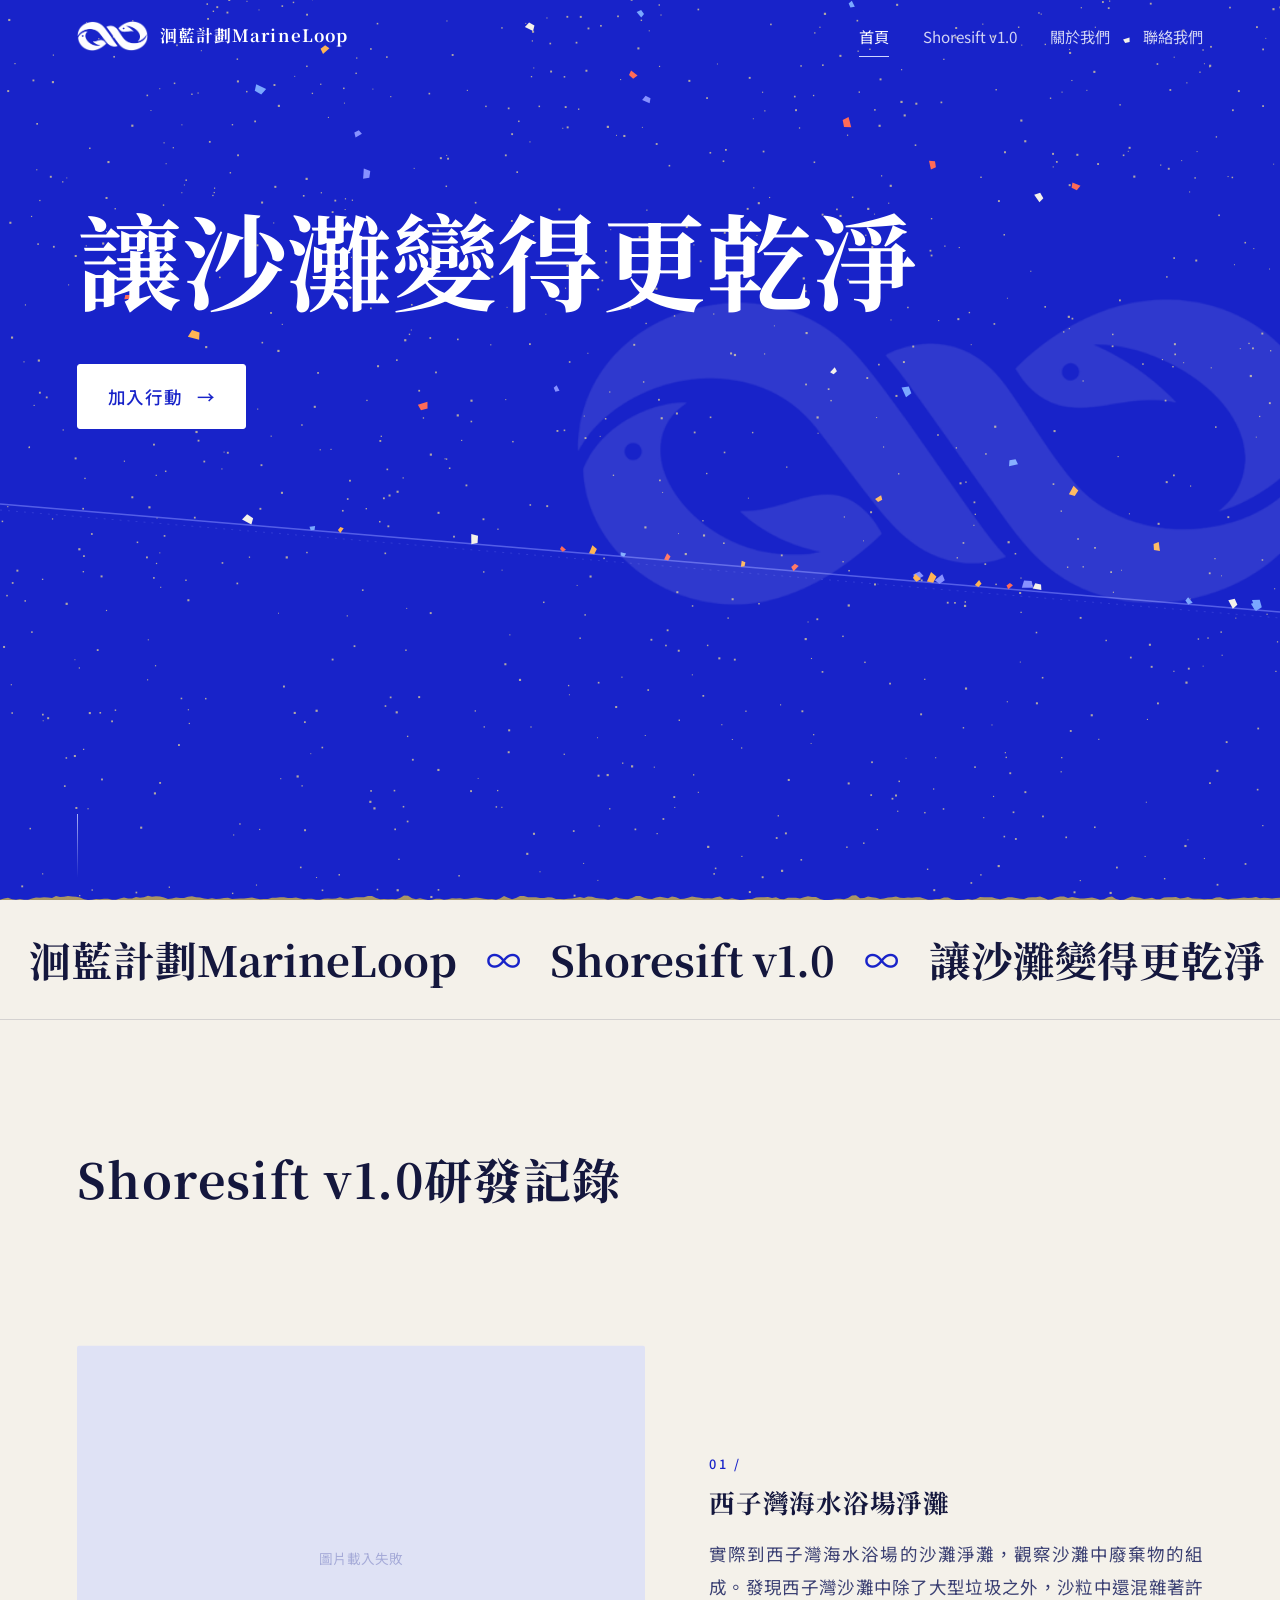
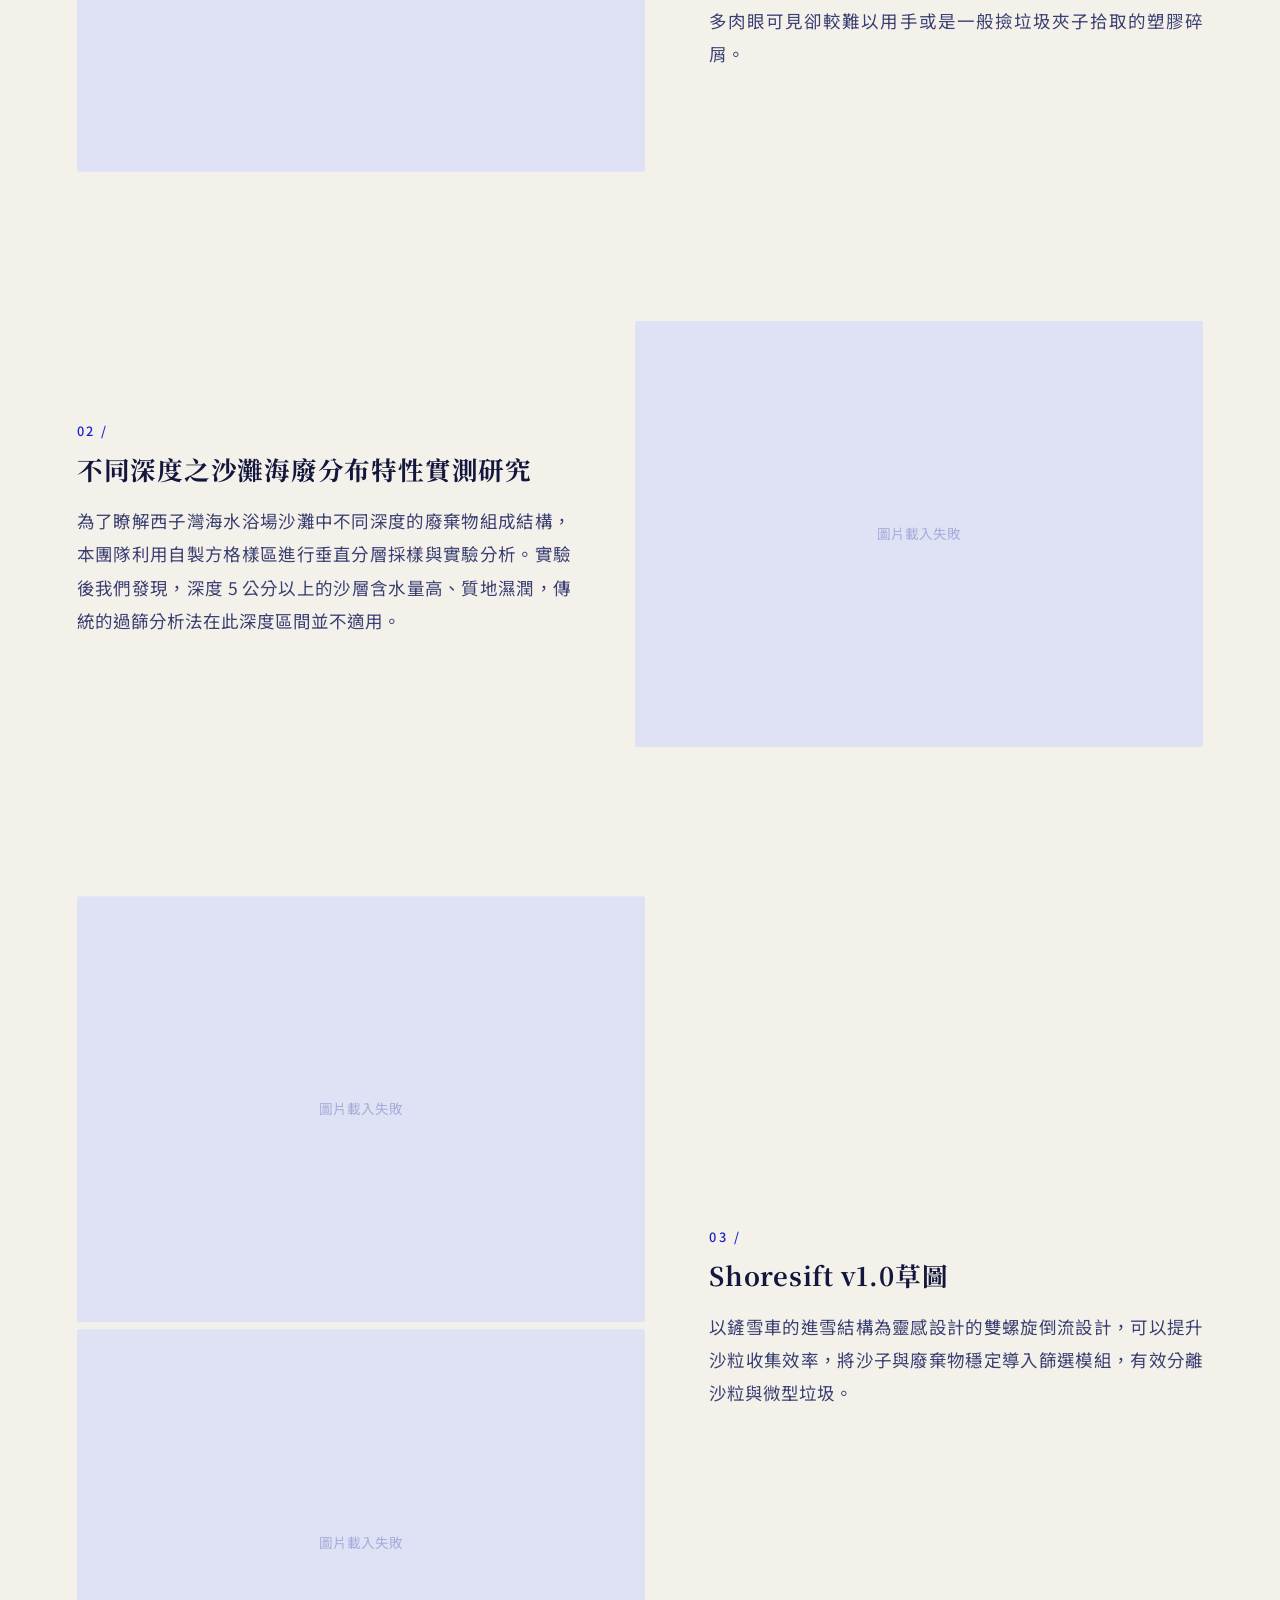
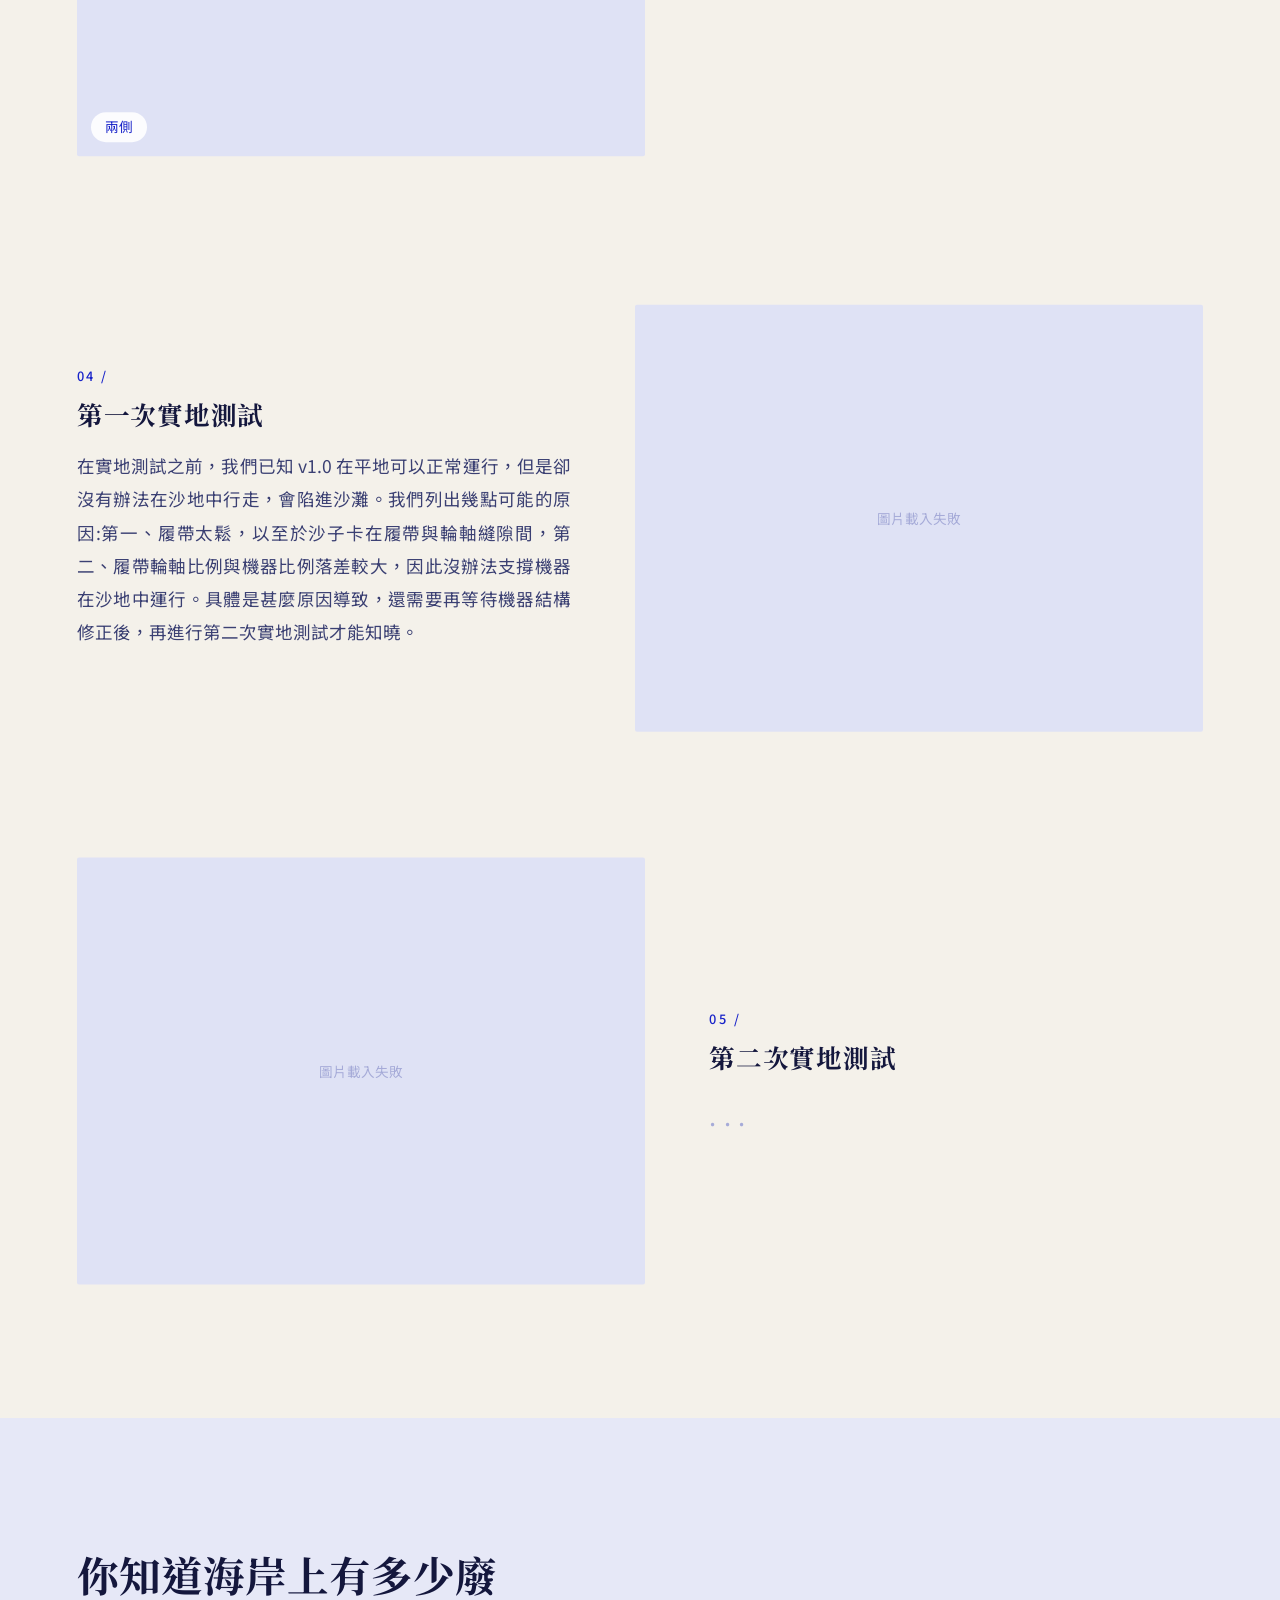
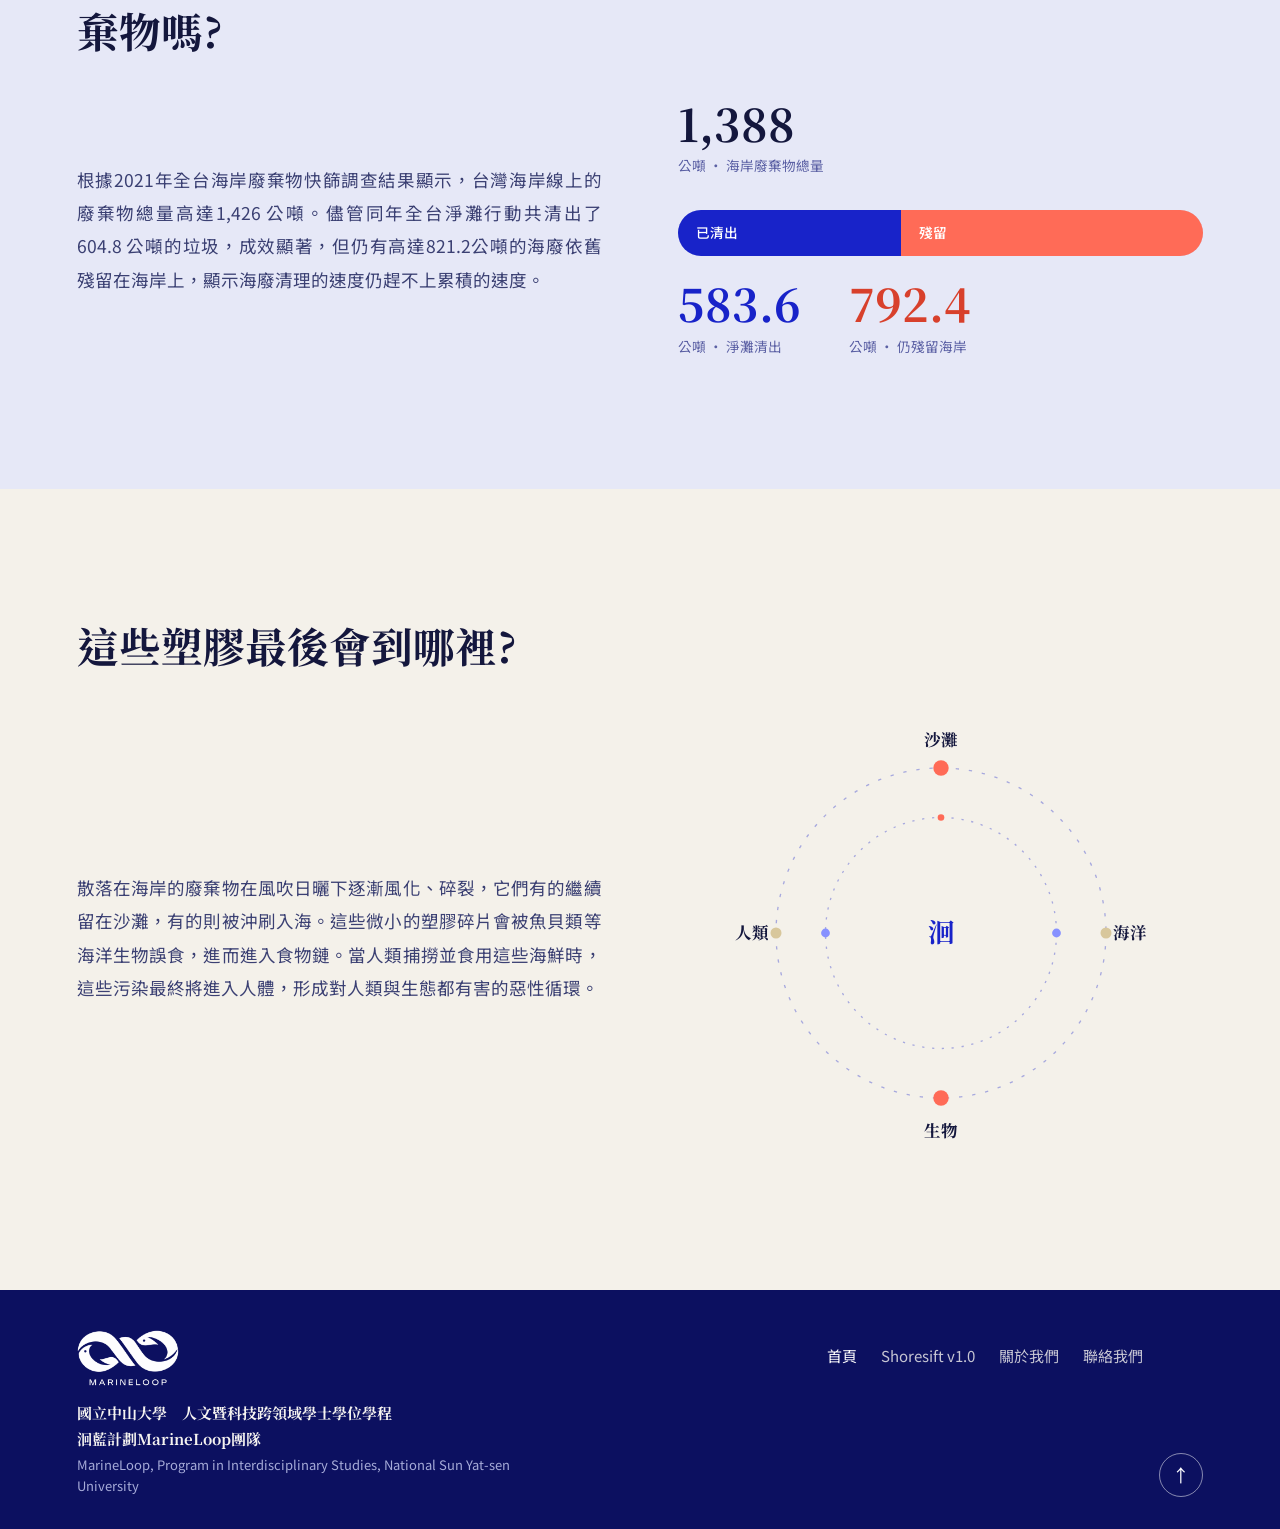
==== commit 4a31d7fa: "1111111" ====
--- a/index.html
+++ b/index.html
@@ -53,7 +53,7 @@
     <path d="M0 20 C240 70 480 -10 720 25 S1200 70 1440 20 L1440 0 L0 0Z" fill="#0a0d3d" opacity=".7"/>
   </svg>
 
-  <!-- <div class="marquee" aria-hidden="true"><div class="mq-track"><span>洄藍計劃MarineLoop</span><i>∞</i><span>Shoresift v1.0</span><i>∞</i><span>讓沙灘變得更乾淨</span><i>∞</i><span>洄藍計劃MarineLoop</span><i>∞</i><span>Shoresift v1.0</span><i>∞</i><span>讓沙灘變得更乾淨</span><i>∞</i></div></div> -->
+  <div class="marquee" aria-hidden="true"><div class="mq-track"><span>洄藍計劃MarineLoop</span><i>∞</i><span>Shoresift v1.0</span><i>∞</i><span>讓沙灘變得更乾淨</span><i>∞</i><span>洄藍計劃MarineLoop</span><i>∞</i><span>Shoresift v1.0</span><i>∞</i><span>讓沙灘變得更乾淨</span><i>∞</i></div></div>
   <section id="log" class="block"><div class="bubbles" aria-hidden="true"></div><div class="rail" aria-hidden="true"><b></b></div>
     <h2 class="title reveal">Shoresift v1.0研發記錄</h2>
 
